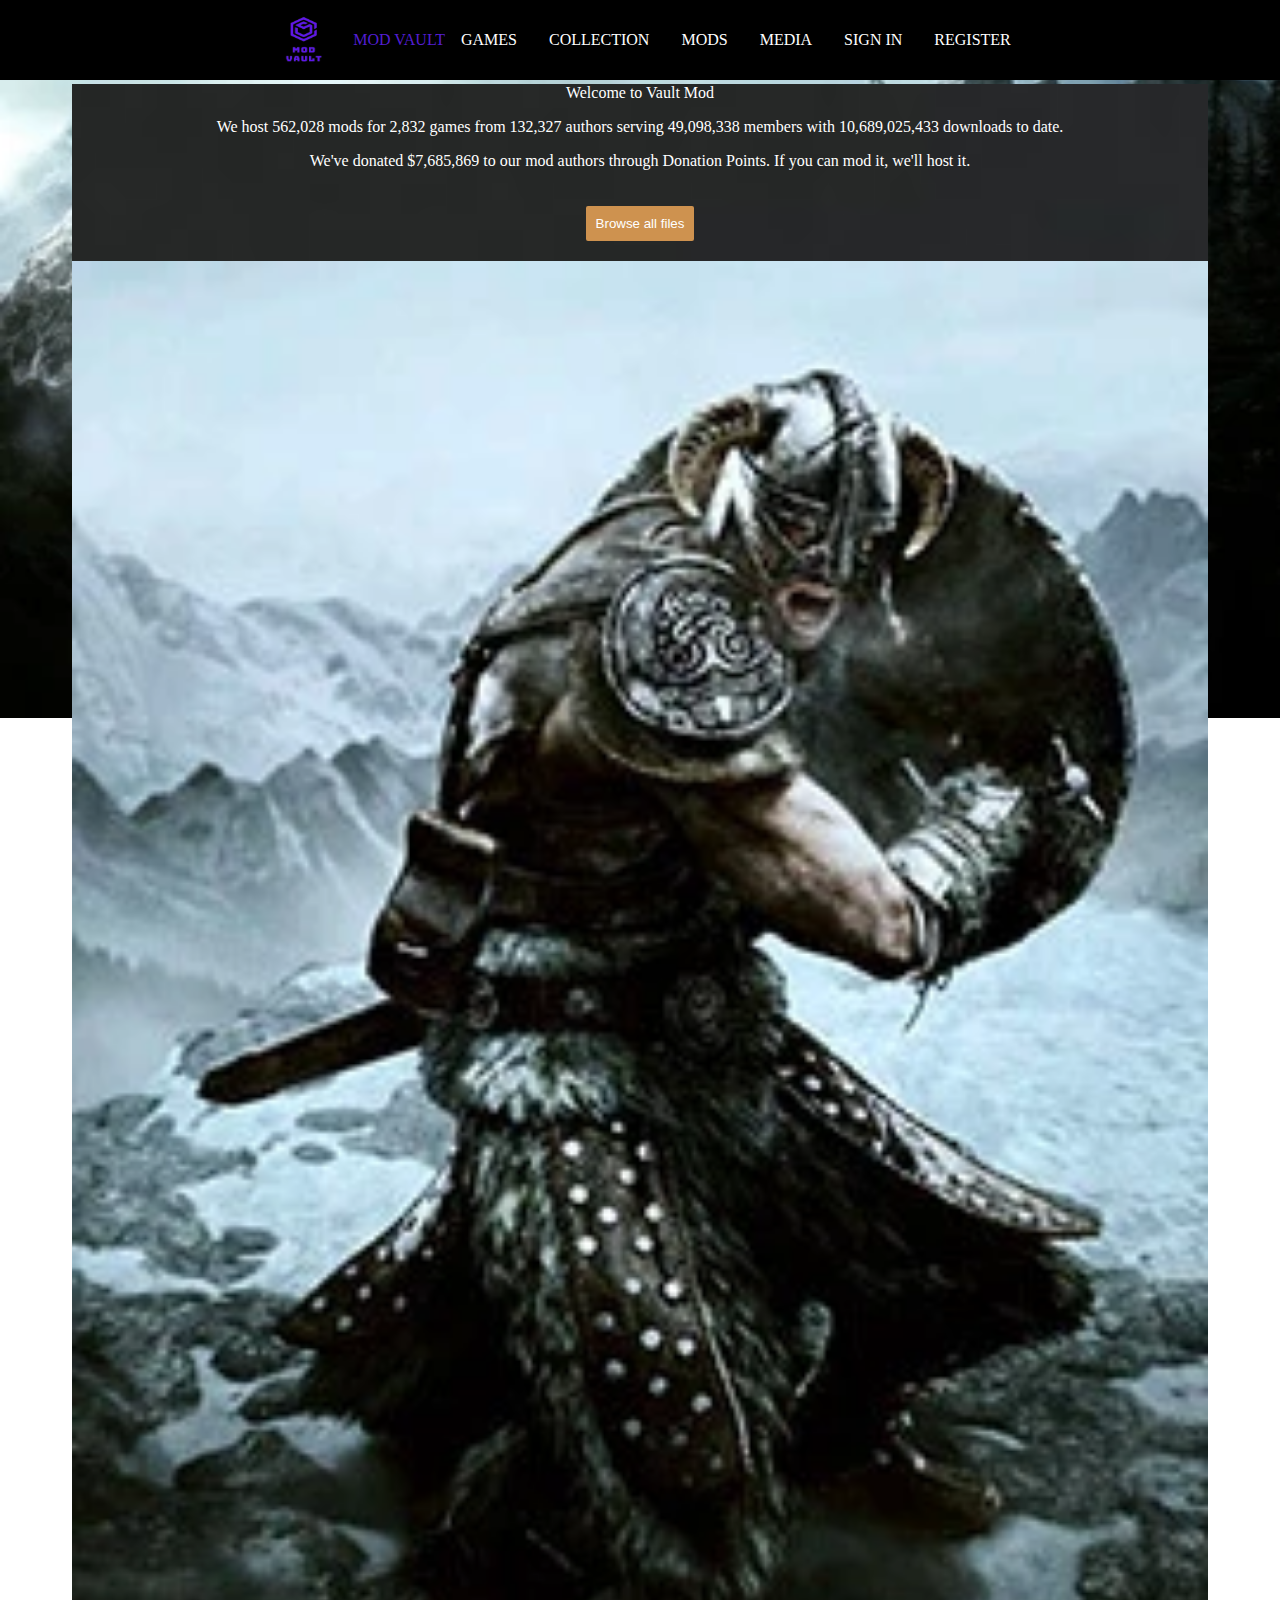
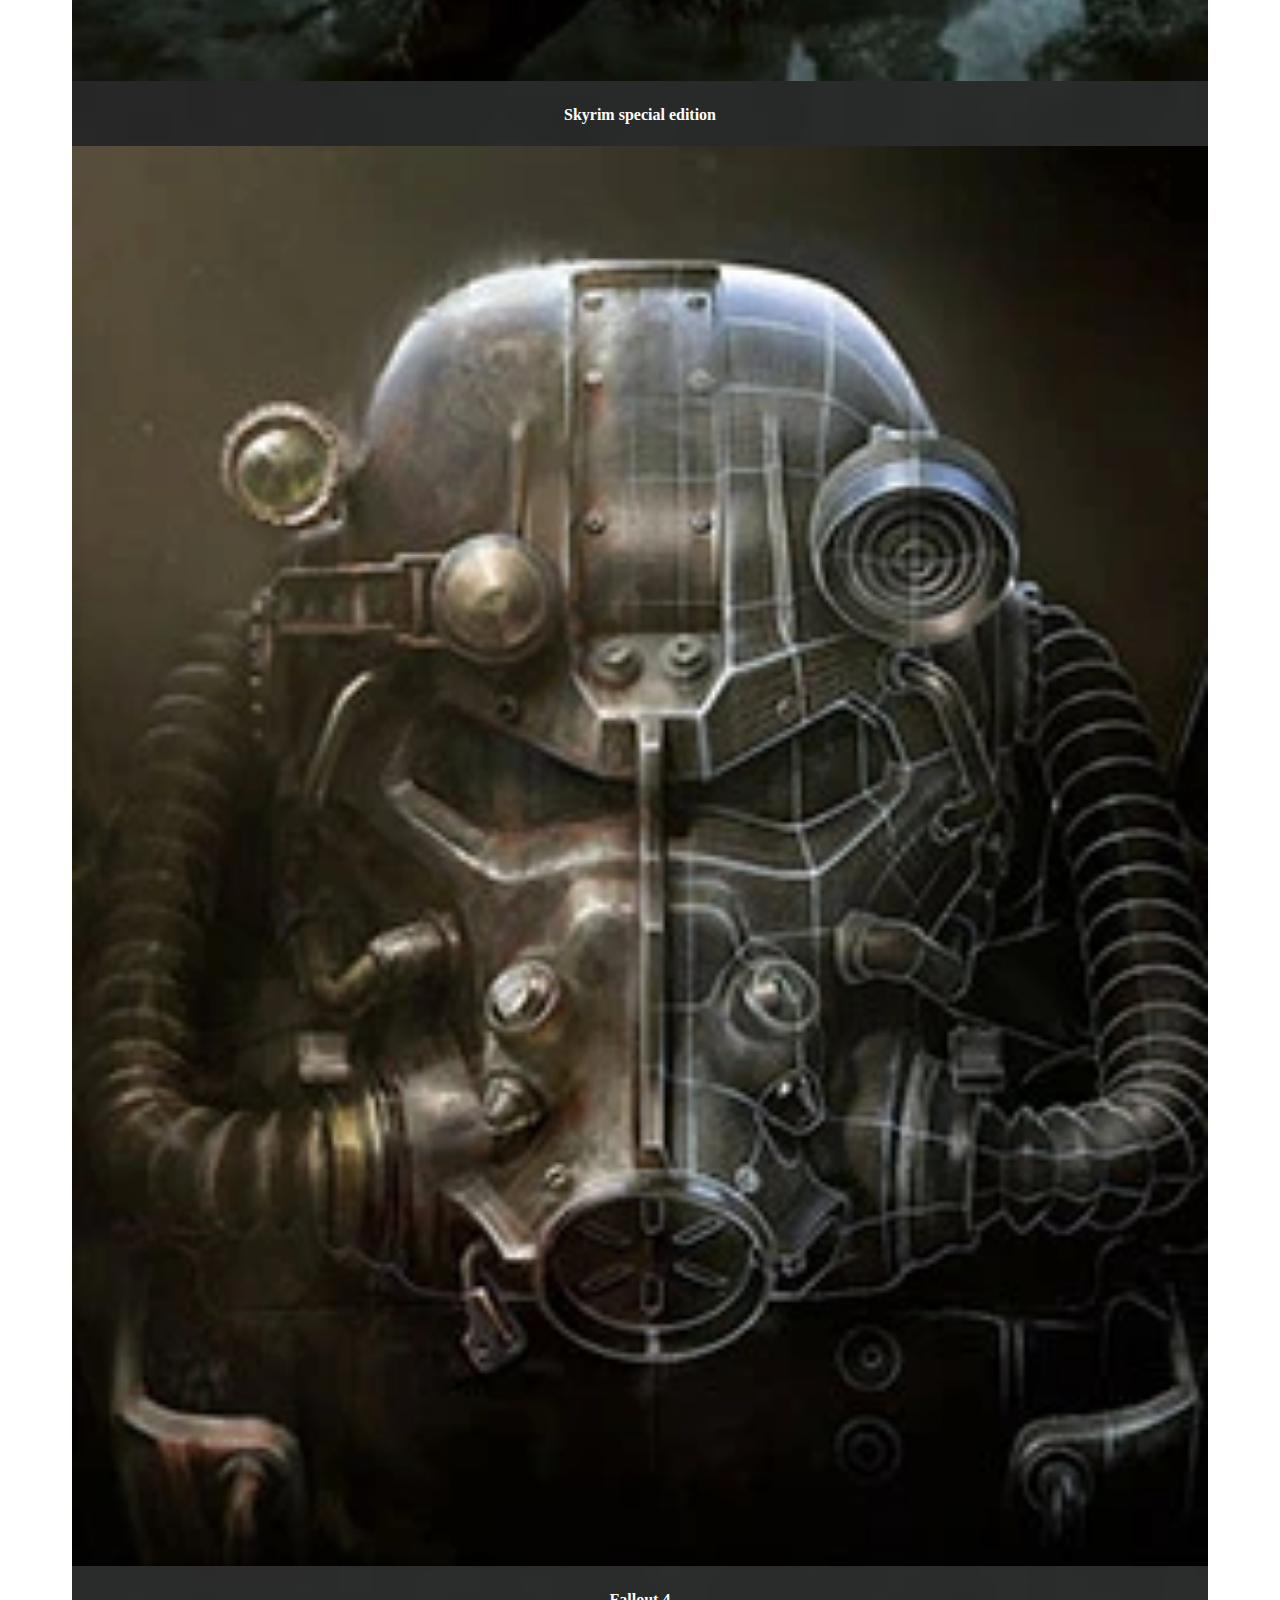
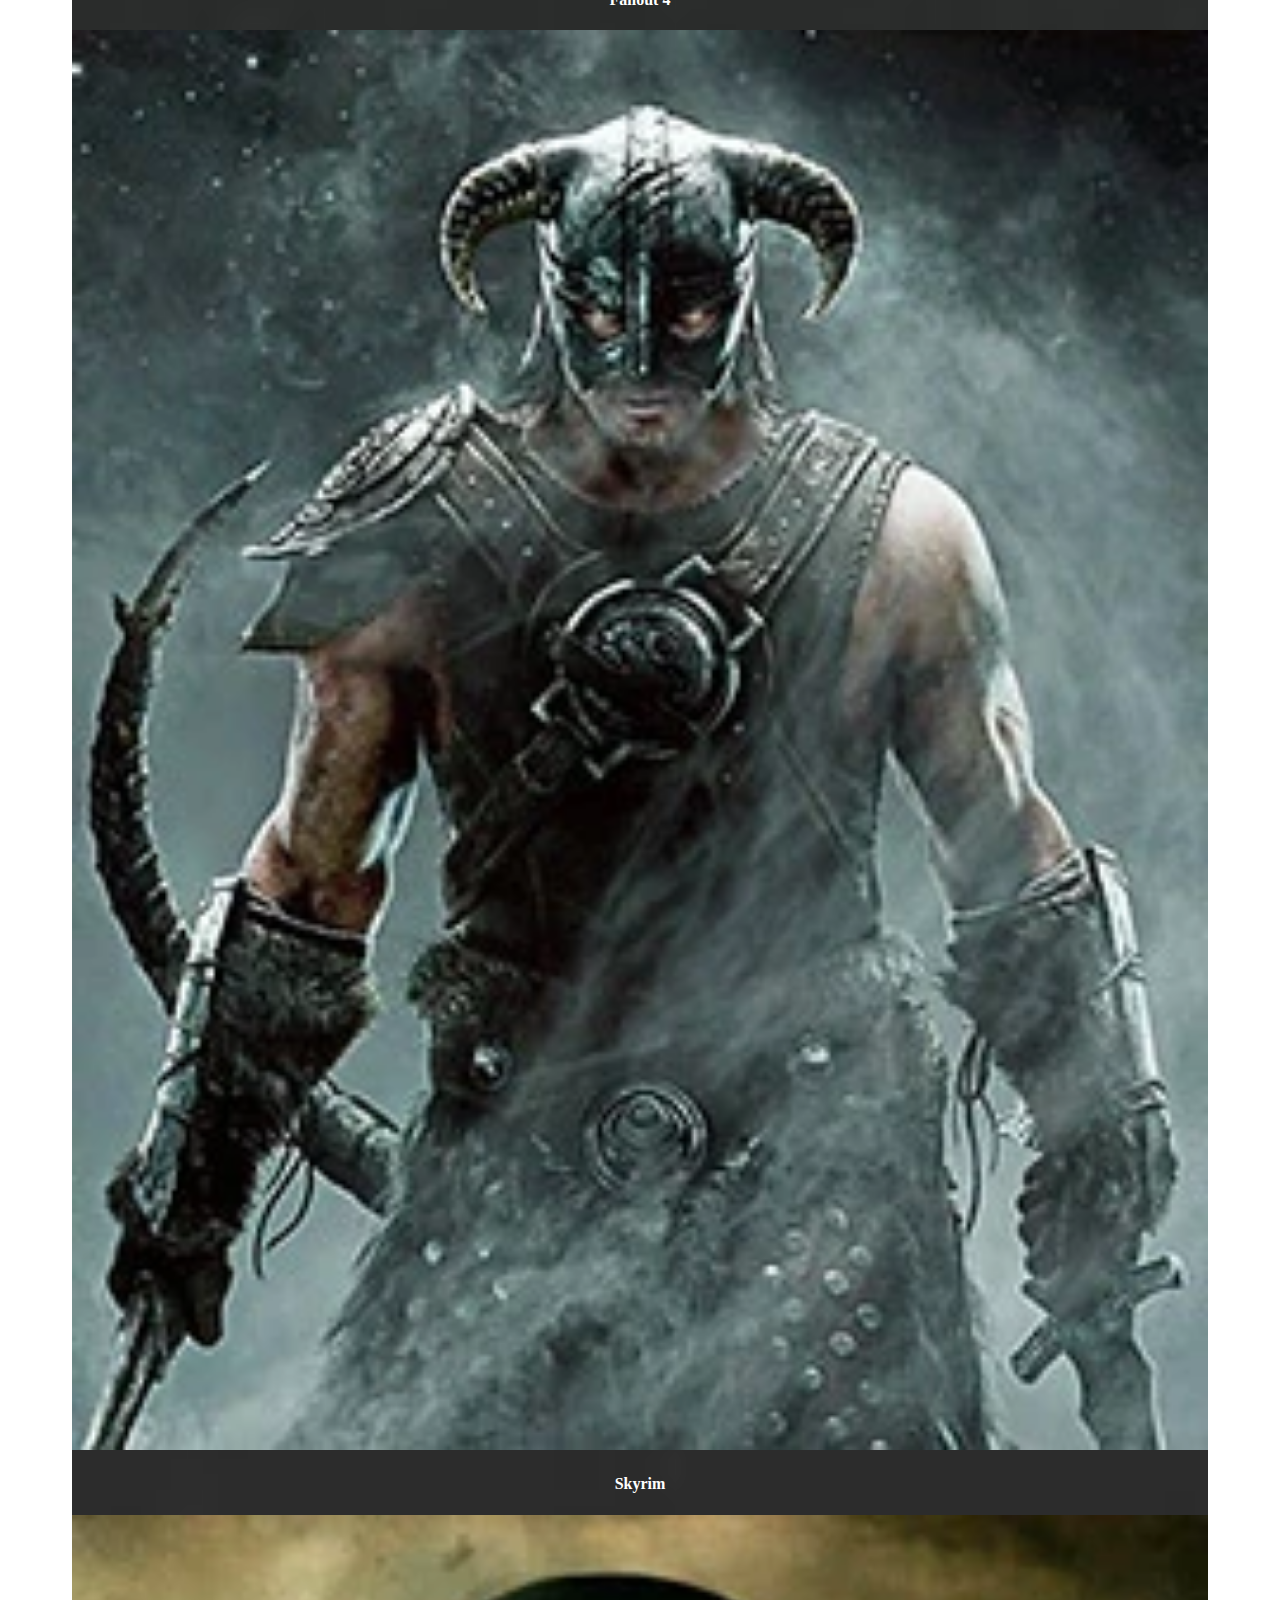
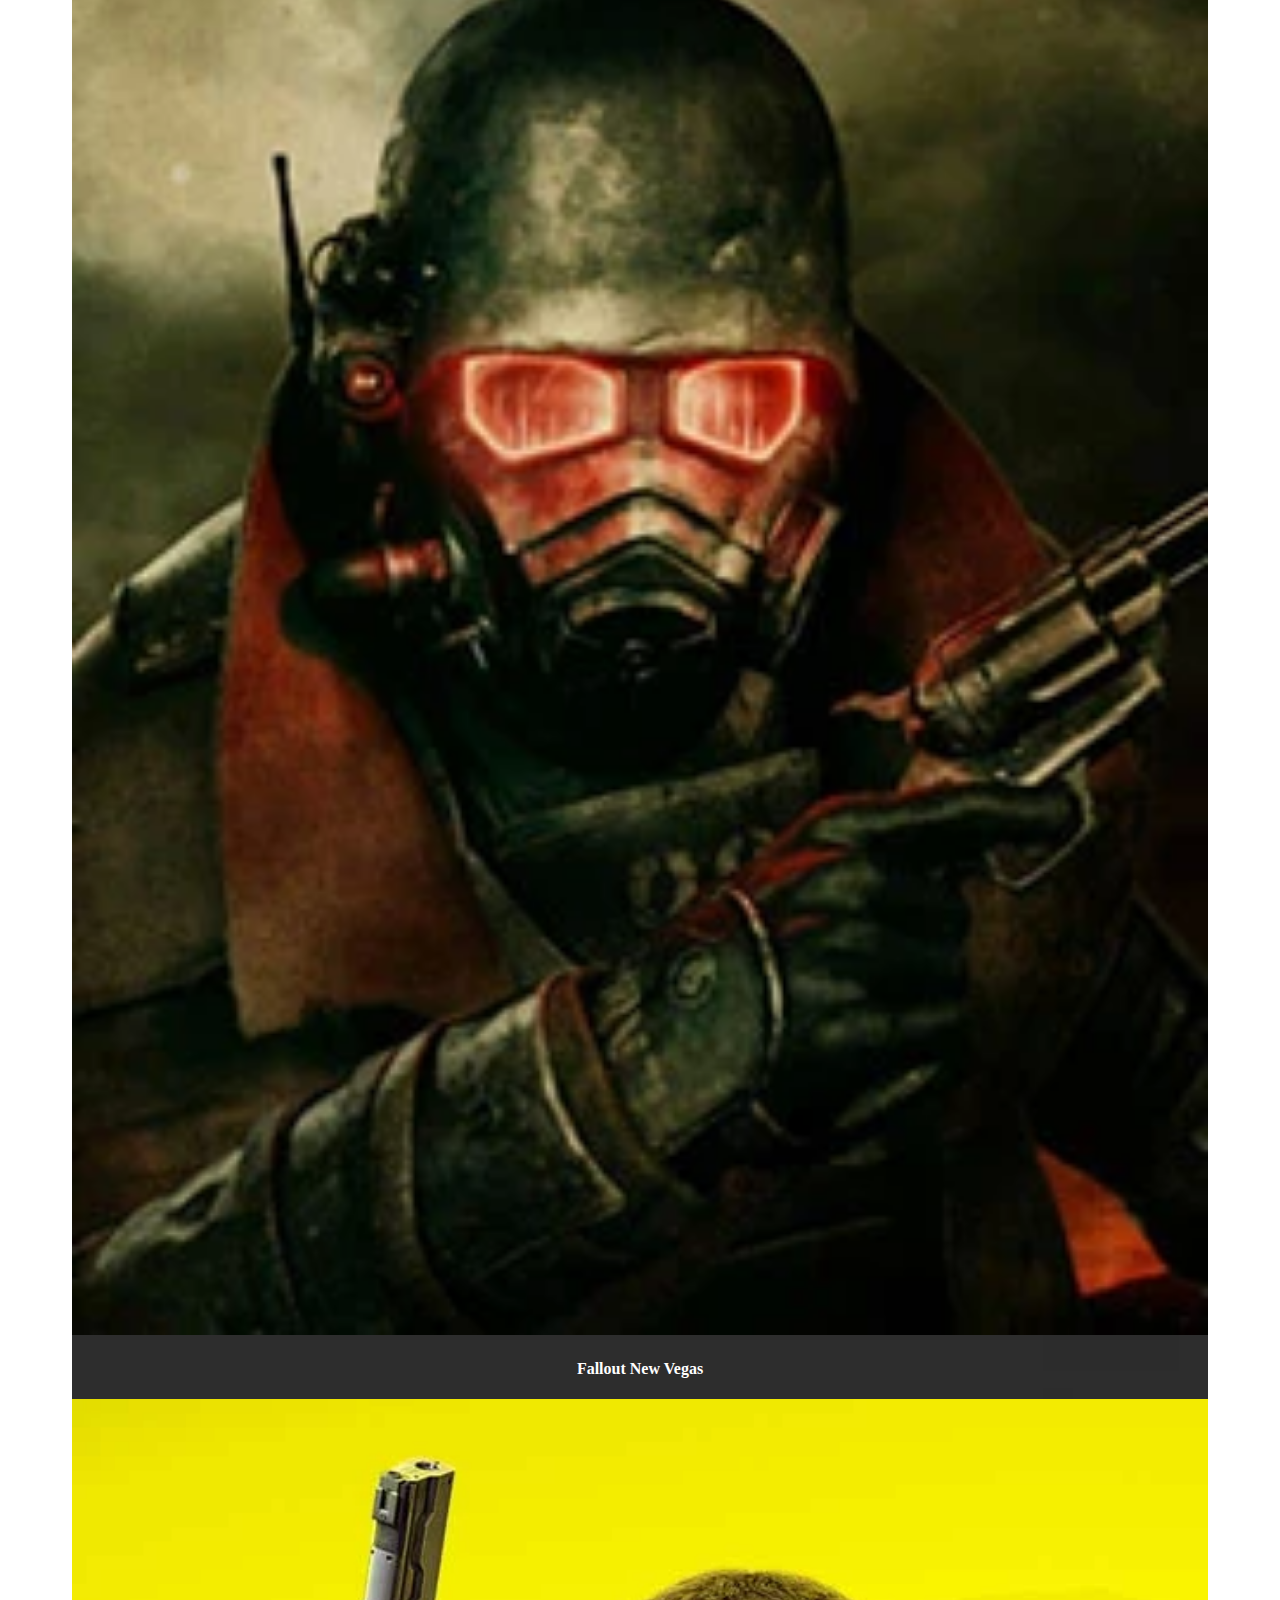
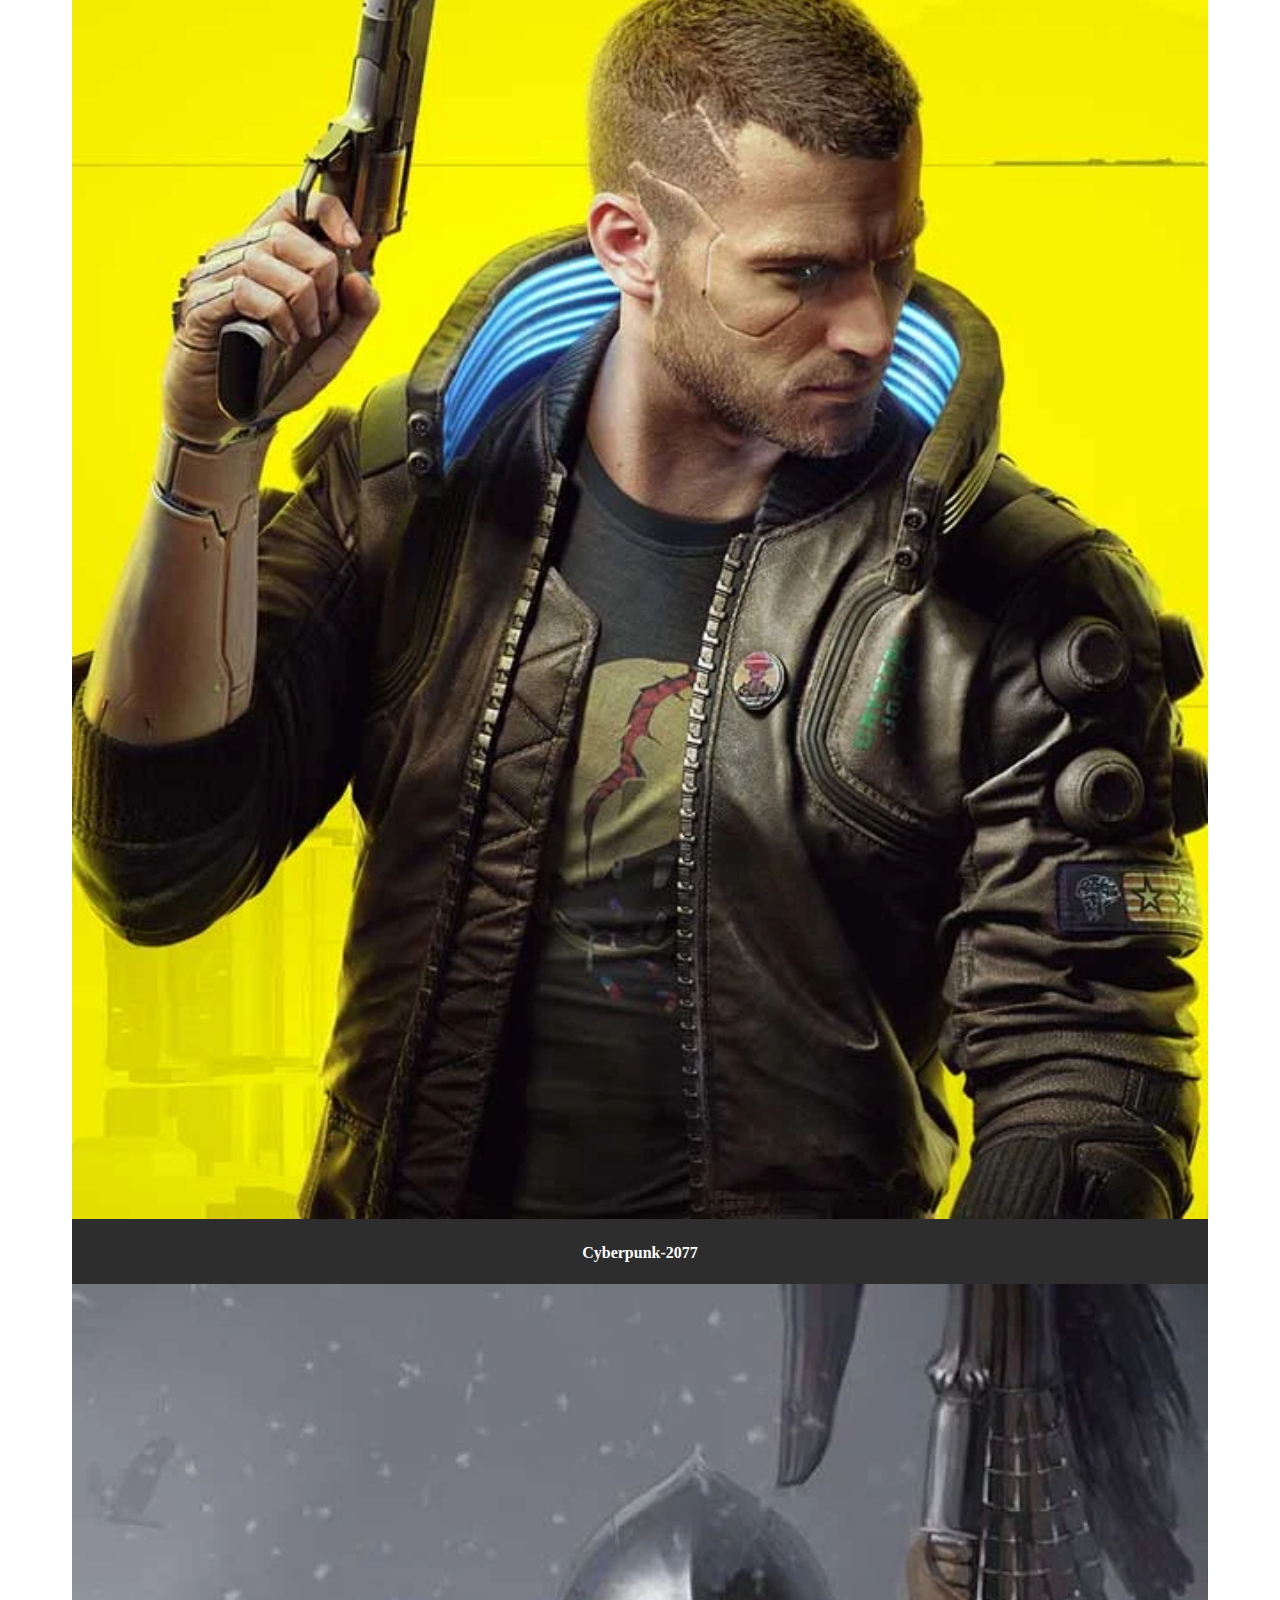
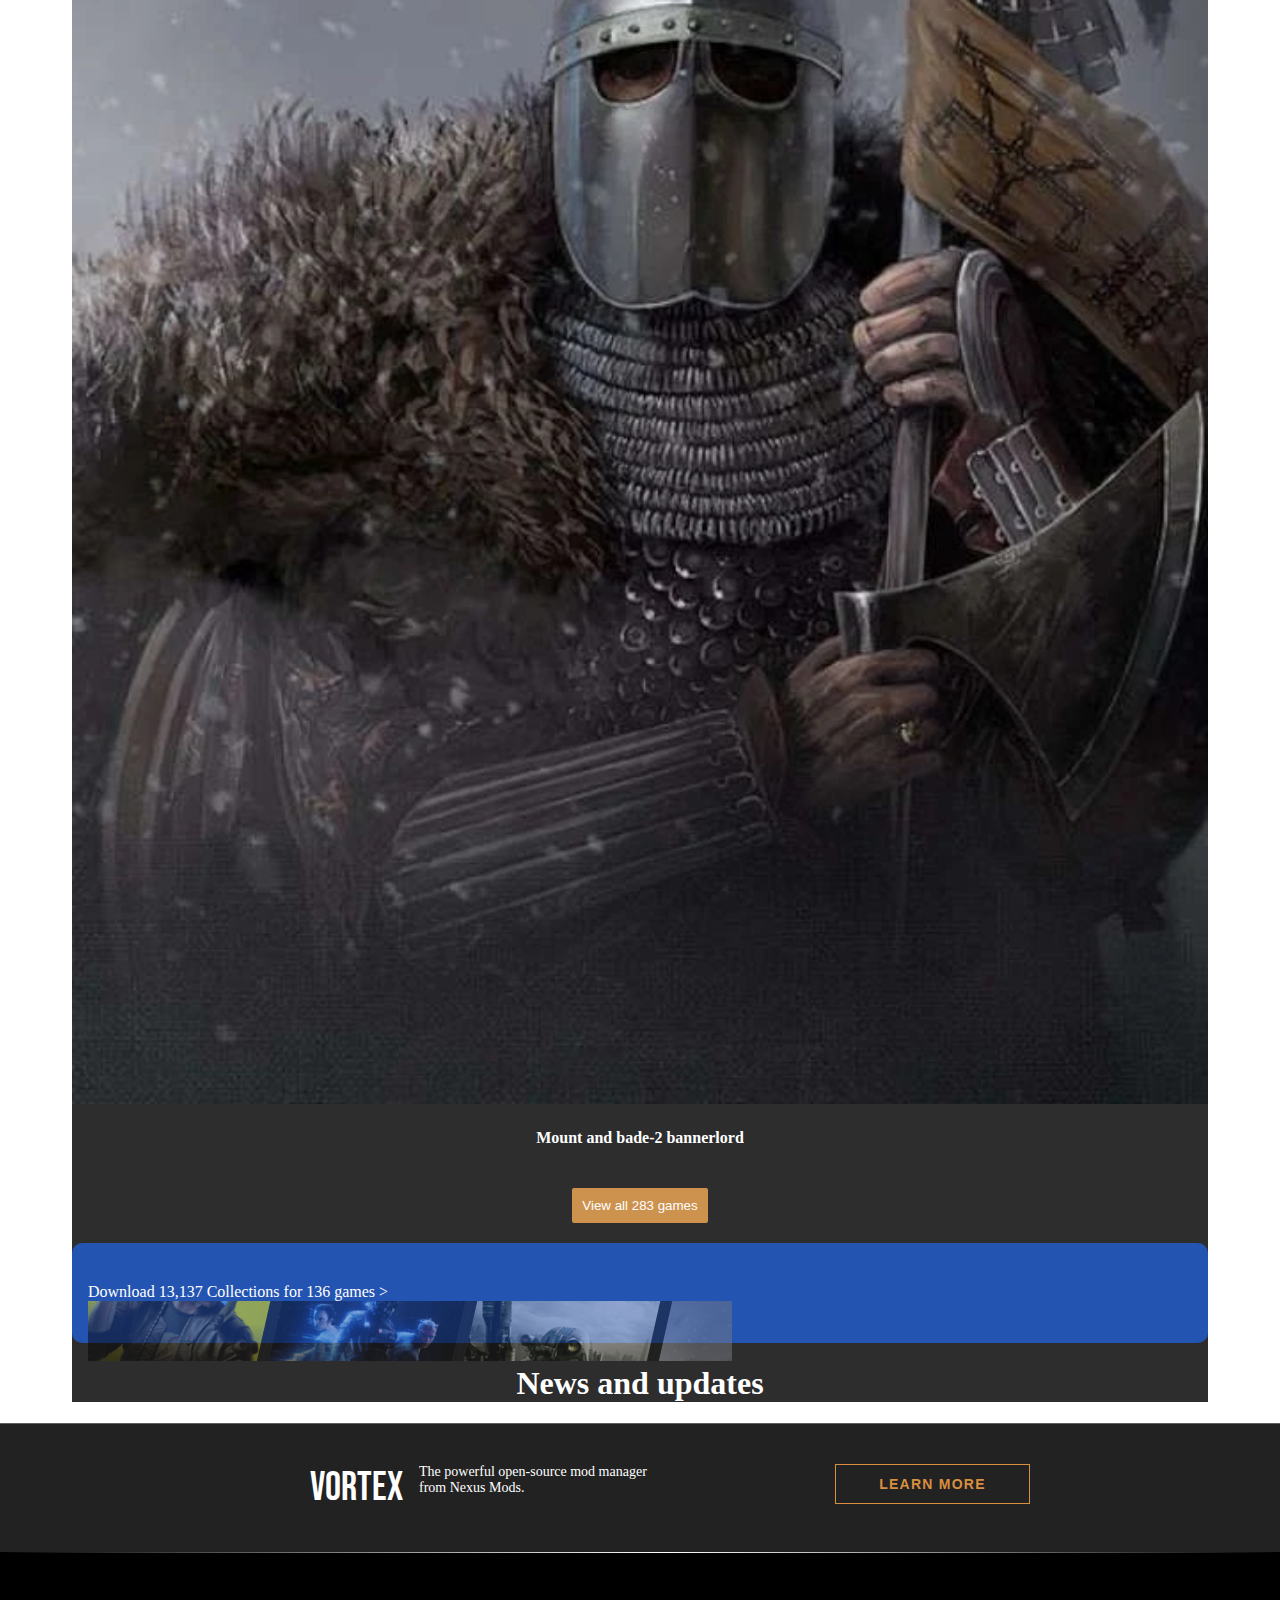
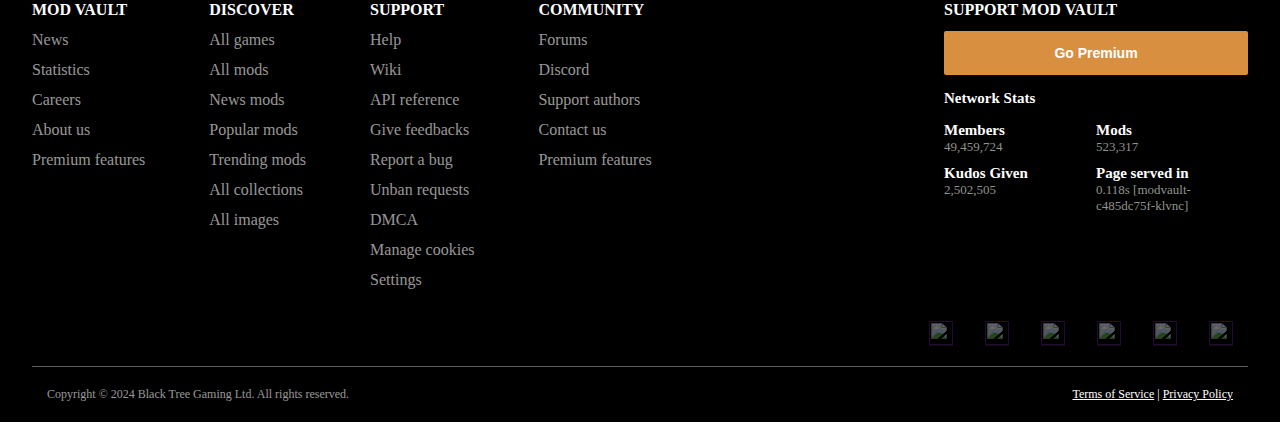
==== index.html @ de11a184 "msg" ====
<!DOCTYPE html>
<html lang="en">
<link rel="stylesheet" href="./css/index.css">

<head>
  <meta charset="UTF-8">
  <meta name="viewport" content="width=device-width, initial-scale=1.0">
  <title>Document</title>
  <link rel="stylesheet" href="https://cdn.jsdelivr.net/npm/bootstrap@4.6.2/dist/css/bootstrap.min.css"
    integrity="sha384-xOolHFLEh07PJGoPkLv1IbcEPTNtaed2xpHsD9ESMhqIYd0nLMwNLD69Npy4HI+N" crossorigin="anonymous">
    <link rel="preconnect" href="https://fonts.googleapis.com">
<link rel="preconnect" href="https://fonts.gstatic.com" crossorigin>
<link href="https://fonts.googleapis.com/css2?family=Bebas+Neue&display=swap" rel="stylesheet">

</head>

<body>
  <div class="header-outer">
    <div class="header">
      <div class="navbar-collapse" id="navbarSupportedContent">
        <div class="nav">
          <img class="logo" src="/image/Tím_Hiện_đại_Logo_Công_nghệ___Trò_chơi-removebg-preview.png" alt="" sizes="" srcset="">
          <a class="name" href="./index.html">MOD VAULT</a>
          <a href="#games" class="navbar-item navbar-button">GAMES</a>
          <a href="#collection" class="navbar-item navbar-button">COLLECTION</a>
          <a href="#mods" class="navbar-item navbar-button">MODS</a>
          <a href="#media" class="navbar-item navbar-button">MEDIA</a>
          <a href="signin.html" class="navbar-item navbar-button">SIGN IN</a>
          <a href="signup.html" class="navbar-item navbar-button">REGISTER</a>
        </div>
      </div>
    </div>
  </div>
  <!-- <div class="container">
    <div class="third">
      <img src="./image/bg 3.image.jpg" alt="Name1">
      <h4>Badur's Gate 3</h4>
    </div>

    <div class="third">
      <img src="./image/fallout_new_vegas.image.jpg" alt="Name1">
      <h4>Fallout New Vegas</h4>
    </div>

    <div class="third">
      <img src="./image/the_elder_scrolls_v_skyrim.jpg" alt="Name1">
      <h4>Skyrim</h4>
    </div>

    <div class="third">
      <img src="./image/FO 4.image.jpg" alt="Name1">
      <h4>Fallout 4</h4>
    </div>

    <div class="third">
      <img src="./image/Cyberpunk-2077.image.jpg" alt="Name1">
      <h4>Cyberpunk 2077</h4>
    </div>

    <div class="third">
      <img src="./image/mount-and-blade-2-bannerlord.image.jpeg" alt="Name1">
      <h4>Mount and Blade 2 Bannerlord</h4>
    </div>
  </div> -->

  <div style="padding: 84px 72px 0 72px" class="container-fluid margin-fix">
    <div class="px-3 section-1">
      <div class="title">Welcome to Vault Mod</div>
      <p>We host 562,028 mods for 2,832 games from 132,327 authors serving 49,098,338 members with 10,689,025,433
        downloads to date.</p>
      <p>We've donated $7,685,869 to our mod authors through Donation Points. If you can mod it, we'll host it.</p>
      <button class="amount">Browse all files</button>

      <div class="row">
        <div class="col-lg-2 col-md-3 col-sm-6">
          <div>
            <img src="./image/tile_1704.webp" alt="">
            <h4 class="game-title">Skyrim special edition</h4>
          </div>
        </div>
        <div class="col-lg-2 col-md-3 col-sm-6">
          <div>
            <img src="/image/tile_1113.webp" alt="">
            <h4 class="game-title">Fallout 4</h4>
          </div>
        </div>
        <div class="col-lg-2 col-md-3 col-sm-6">
          <div>
            <img src="./image/tile_112.webp" alt="">
            <h4 class="game-title">Skyrim</h4>
          </div>
        </div>
        <div class="col-lg-2 col-md-3 col-sm-6">
          <div>
            <img src="./image/tile_114.webp" alt="">
            <h4 class="game-title">Fallout New Vegas</h4>
          </div>
        </div>
        <div class="col-lg-2 col-md-3 col-sm-6">
          <div>
            <img src="./image/tile_115.webp" alt="">
            <h4 class="game-title">Cyberpunk-2077</h4>
          </div>
        </div>
        <div class="col-lg-2 col-md-3 col-sm-6">
          <div>
            <img src="./image/tile_116.webp" alt="">
            <h4 class="game-title">Mount and bade-2 bannerlord</h4>
          </div>
        </div>
        
      </div>
      <div>
        <button class="amount"> View all 283 games</button>
      </div>
    <div class="databg">
      <div class="line">
      <a> <div class="user-profile-menu-icon-collections"></div> Download <span class="indam">13,137 Collections </span>for<span class="indam"> 136 games ></span></a>
    </div>
      <div class="load"> 
        <img src="/image/collections-banner-splash.webp" alt="">
      </div> 
        
        </div>
        <div>
        <h1 class="tild">News and updates</h1>
      </div>
        <div class="">

          <div class="">

          </div>
        </div>
      </div>
    </div>
  </div>

  <footer>
    <div class="bar">
      <div class="bar-items">
        <div class="bar-icon">
          <div class="bar-icon-wrapper">
            <img class="bar-icon-icon" src="https://www.nexusmods.com/assets/images/footer/Vortex.svg" alt="">
            <div class="span">VORTEX</div>
            <div class="bar-info">The powerful open-source mod manager from Nexus Mods.</div>
          </div>
        </div>
        <button class="bar-btn">Learn more</button>
      </div>
    </div>
    <div class="footer">
      <div class="left-footer">
        <div class="">
          <div class="footer-title">
            MOD VAULT
          </div>
          <div class="footer-link">
            <a href="">News</a>
          </div>
          <div class="footer-link">
            <a href="">Statistics</a>
          </div>
          <div class="footer-link">
            <a href="">Careers</a>
          </div>
          <div class="footer-link">
            <a href="">About us</a>
          </div>
          <div class="footer-link">
            <a href="">Premium features</a>
          </div>
        </div>

        <div class="">
          <div class="footer-title">
            DISCOVER
          </div>
          <div class="footer-link">
            <a href="">All games</a>
          </div>
          <div class="footer-link">
            <a href="">All mods</a>
          </div>
          <div class="footer-link">
            <a href="">News mods</a>
          </div>
          <div class="footer-link">
            <a href="">Popular mods</a>
          </div>
          <div class="footer-link">
            <a href="">Trending mods</a>
          </div>
          <div class="footer-link">
            <a href="">All collections</a>
          </div>
          <div class="footer-link">
            <a href="">All images</a>
          </div>
        </div>

        <div class="">
          <div class="footer-title">
            SUPPORT
          </div>
          <div class="footer-link">
            <a href="">Help</a>
          </div>
          <div class="footer-link">
            <a href="">Wiki</a>
          </div>
          <div class="footer-link">
            <a href="">API reference</a>
          </div>
          <div class="footer-link">
            <a href="">Give feedbacks</a>
          </div>
          <div class="footer-link">
            <a href="">Report a bug</a>
          </div>
          <div class="footer-link">
            <a href="">Unban requests</a>
          </div>
          <div class="footer-link">
            <a href="">DMCA</a>
          </div>
          <div class="footer-link">
            <a href="">Manage cookies</a>
          </div>
          <div class="footer-link">
            <a href="">Settings</a>
          </div>
        </div>

        <div class="">
          <div class="footer-title">
            COMMUNITY
          </div>
          <div class="footer-link">
            <a href="">Forums</a>
          </div>
          <div class="footer-link">
            <a href="">Discord</a>
          </div>
          <div class="footer-link">
            <a href="">Support authors</a>
          </div>
          <div class="footer-link">
            <a href="">Contact us</a>
          </div>
          <div class="footer-link">
            <a href="">Premium features</a>
          </div>
        </div>
      </div>

      <div class="right-footer">
        <div class="footer-title">SUPPORT MOD VAULT</div>
          <button class="footer-btn-premium">Go Premium</button>
        <div class="footer-title"></div>
        <div class="network-stats">
          <h3>Network Stats</h3>
          <ul class="networkstats">
            <li class="network-members">
              <h4>Members</h4>
              <div class="stat">49,459,724</div>
            </li>
            <li class="network-mods">
              <h4>Mods</h4>
              <div class="stat">523,317</div>
            </li>
            <li class="network-kudos">
              <h4>Kudos Given</h4>
              <div class="stat">2,502,505</div>
            </li>
            <li class="network-page">
              <h4>Page served in</h4>
              <div class="stat">0.118s [modvault-c485dc75f-klvnc]</div>
            </li>
          </ul>
      </div>
    </div>
    <div class="content">
      <div class="logo-wrapper"></div>
      <div class="social-wrapper">
        <a target="_blank" href="">
          <img class="icon" src="https://www.nexusmods.com/assets/images/footer/Discord.svg" alt="">
        </a>
        <a target="_blank" href="">
          <img class="icon" src="https://www.nexusmods.com/assets/images/footer/Twitter.svg" alt="">
        </a>
        <a target="_blank" href="">
          <img class="icon" src="https://www.nexusmods.com/assets/images/footer/Facebook.svg" alt="">
        </a>
        <a target="_blank" href="">
          <img class="icon" src="https://www.nexusmods.com/assets/images/footer/Youtube.svg" alt="">
        </a>
        <a target="_blank" href="">
          <img class="icon" src="https://www.nexusmods.com/assets/images/footer/Instagram.svg" alt="">
        </a>
        <a target="_blank" href="">
          <img class="icon" src="https://www.nexusmods.com/assets/images/footer/Reddit.svg" alt="">
        </a>
      </div>
    </div>
    <div class="copyrights">
      <div class="copyrights-content">
              <span class="rj-copyright">Copyright © 2024 Black Tree Gaming Ltd. All rights reserved.</span>
      <div class="copyrights-link">
        <a target="_blank" rel="noreferrer" href="https://help.nexusmods.com/article/18-terms-of-service">Terms of Service</a>
          | 
        <a target="_blank" rel="noreferrer" href="https://help.nexusmods.com/article/20-privacy-policy">Privacy Policy</a>
      </div>
      </div>
    </div>
</html>
---- css/index.css ----
body {
  background-image: url(/image/background.webp);
  background-repeat: no-repeat;
  background-size: 100%;
  margin: 0;
  padding: 0;
  margin-bottom: 10px;
}

.header {
  background-color: transparent !important;
  position: relative !important;
  top: 0;
  left: 0;
  z-index: 10;
  height: 0;
  margin-top: 0;

}

.head-outer {
  height: 0;
  width: 0;
}

.name {
  text-decoration: none;
  color: #531ed2;
}


.nav {
  color: white !important;
  background-color: black !important;
  position: fixed;
  width: 100%;
  z-index: 1;
  display: flex;
  justify-content: center;
  align-items: center;
  text-decoration: none;
}

.nav img {
  height: 80px;
  width: 100px;


}

.navbar-item {
  display: inline-block;
  color: white;
  padding: 30px 16px;
  height: 100%;
  text-decoration: none;
}

.navbar-item:hover {
  background-color: rgb(226, 221, 215);
  color: black;
  text-decoration: none;
  transition: ease-in-out 0.4s;
}

#games {
  max-width: 100vw;
  margin: auto;
}

#collection {
  padding: 20px 0;
  background-color: antiquewhite;
}

.collection-inner {
  border-radius: 10px;
  padding: 32px;
  background: #fff;
  margin: 80px 40px;
}


#mods {
  background-image: url(8b28ea342abe529f205a4a13af64b32b.jpg);
  padding: 150px;
  background-size: cover;
  background-repeat: no-repeat;
}


#media {
  padding: 20px 0;
  background-image: url(cute-light-blue-background-pt0tnt7g7p9uzkwp.jpg);
  padding-top: 90px;
}


#mods {
  padding-top: 90px;
}

#sigin {
  padding: 32px 0px;
}


.third {
  transition: all 0.5s ease;
  width: 200px;
  margin: 0 10px;
  border-radius: 10px;
  margin-bottom: 10px;
  padding-bottom: 10px;
  background-color: gray;
}

.third:hover {
  cursor: pointer;
}

.third img {
  border-radius: 10px;
  width: 100%;
  height: auto;
  max-width: 100%;
}

h4 {
  color: white;
}

/* .container {
  display: flex;
  justify-content: space-evenly;
  align-items: center;
  width: 100%;
} */
/* 
.container img {


  display: block;
} */

.margin-fix {
  padding-top: 84px;
  text-align: center;
}

.section-1 {
  background-image: url("../image/bg_game_header.jpg");
  background-size: cover;
}

img {
  width: 100%;
}

.title {
  text-align: center;
  color:white;
}

p {
text-align: center;
color: white;
}

.row h4 {
  size: 5px;
  text-overflow: ellipsis
}

button {
  text-align: center;
  color: purple;
}

footer {
  background-color: black;
  margin: 10 0;
}

footer p {
  color: white;
}

.footer {
  display: flex;
  justify-content: space-between;
  padding: 48px 32px 0px;
  max-width: 100%;
  margin:auto;
  flex-wrap: wrap;
  border-style: solid;
  border-width: 1px 0 0 0;
  border-image-source: linear-gradient(to right, rgba(255, 255, 255, 0), #fff 52%, rgba(255, 255, 255, 0));
  border-image-slice: 1;
}

.footer-title {
  color: #fff;
  font-weight: bold;
  margin-bottom: 12px;
}

.footer-link a {
  text-decoration: none;
  color: #FFFFFF99;
  display: flex;
  margin-bottom: 12px;
}


.footer-link :hover {
  color: #d98f40;
  text-decoration: none;
}

.mod-vault {
  margin: 10 0;
  padding: 10 0;
}

.left-footer {
  display: flex;
  gap: 64px;
  width: 75%;
}

.right-footer {
  width: 25%;
  flex: 1;
}

.footer-btn-premium {
  width: 100%;
  background-color: #d98f40;
  color: #fff;
  font-size: 14px; 
  font-weight: bold;
  padding: 14px 8px;
  border: 0;
  border-radius: 2px;
}

.network-stats h3 {
  color: white;
  font-size: 15px;
}

.networkstats{
  list-style: none;
  padding: 0;
  margin: 0;
  display: flex;
  flex-wrap: wrap;
}

.networkstats h4 {
  font-size: 15px;
  margin: 0;
}
.networkstats li {
  flex-basis: 50%;
  color: #8f948e;
  font-size: 13px;
}

.stat {
  margin-bottom: 10px;
}

.content-contact {
  flex-basis: 100%;
  display: flex;
}

.logo-contact {
  flex-basis: 50%;
}

.social-contact {
  flex-basis: 50%;
}
.amount {
border: 0;
background-color: #d98f40;
border-radius: 2px;
color:  #fff;
margin: 25px;
padding: 10px;
}


.section-1 {
  text-align: center;
}



.line {
  /* background-color: #2454b2;
  color: #fff;
  position: absolute; */
}


.bar-icon-icon {
  width: 60px;
}

.bar-icon {
  margin: 0px 80px;
}

.bar {
  border-top: 1px solid #5d5d5d;
  background-color:#222;
}

.bar-items {
  max-width: 940px;
  margin: auto;
  padding: 40px 0px;
  display: flex;
}

.span {
  font-family: "Bebas Neue", sans-serif;
  font-weight: 400;
  font-style: normal;
  font-size: 40px;
  font-weight: normal;
  font-style: normal;
  font-stretch: normal;
  line-height: normal;
  letter-spacing: normal;
  color: #fff;
  margin-right: 16px;
  
}

.bar-icon-wrapper {
  display: flex;
}

.bar-info {
  color: white;
  width: 256px;
  font-size: 14px;
  font-weight: 400;
}

.bar-btn {
      width: 100%; 
      background-color: transparent;
      color: #d98f40;
      display: flex;
      justify-content: center;
      align-items: center;
      height: 40px;
      border: 1px solid #d98f40;
      text-transform: uppercase;
      font-weight: bold;
      transition: all 0.15s ease-in-out;
      letter-spacing: 1.25px;
      font-size: 14px;
      min-width: 150px;
      margin: 0 80px;
  }

.bar-btn:hover {
  background-color: #d98f40;
  color: white;
}

.icon {
  opacity: 0.4;
  transition: opacity 0.2s ease-in-out, transform 0.2s ease-in-out;
    display: flex;
    width: 24px;
    height: 24px;
    margin-left: 32px;
    border-bottom: 1px solid rgba(255, 255, 255, 0.16);
  }

.icon:hover {
  opacity: 1;
  transform: scale(1.1);
  transition: opacity 0.2s ease-in-out, transform 0.2s ease-in-out;
    display: flex;
}

.social-wrapper {
  display: flex;
}
.amount {
background-color: #d98f40;
color: white;
border: 10px;
margin: 20px;
background-color: #ce924f;
padding: 10px;
}

.amount :hover {
  background-color: #9d6a34;
}
.databg {
  /* background-color: #2454b2;
  color: white;
  position: relative;
  height: 68px;
  border-radius: 10px;
 padding: 16px; */
 background-color: #2454b2;
 border-radius: 10px;
 position: relative;
 height: 68px;
 padding: 16px;

}

.inddam {
size: 10px;
color: white;
}

/* .Pic {
position: absolute;
right: 4px;
  top: 4px;
  height: 100%;
clip-path: polygon(0 0, 100% 0, 100% 100%, 60px 100%);
 background-position: center;
  background-repeat: no-repeat;
  display: flex;
  width: 644px;
  object-fit: cover;
  object-position: 0%;

}
.Pic img {
  object-fit: cover;
} */
.picture{
  position: absolute;
  right: 4px;
  top: 4px;
  clip-path: polygon(0 0, 100% 0, 100% 100%, 60px 100%);
}
.footer-btn-premium:hover {
  color: white;
  transition: all 0.2s ease-in-out;
  background-color: #CE7F45;
}

.content {
  display: flex;  
  width: 250px;
  margin: auto;
  justify-content: flex-end;
  width: auto;
  flex: 1;
  width: 100%;
  margin: 0 auto;
  padding: 20px 15px;

}
.copyrights {
  width: 100%;
}

.copyrights-content {
  display: flex;
  justify-content: space-between;
  font-size: 12px;
  padding: 0 0 20px 0;
  flex-direction: row;
  text-align: left;
  padding: 20px 15px;
  border-top: 1px solid #5d5d5d;
}

.rj-copyright {
  color: rgba(255, 255, 255, 0.6);
}

.copyrights-link {
  color: white;
}

.copyrights-link a {
  color: white;
}

.copyrights-link a:hover {
  transition: color 0.2s ease-in-out;
  text-decoration: none;
  color: #d98f40;
}

.line {
 text-align: left;
  size: 5px;
  color: white;
  display: flex;
}



.banner {  
  flex: 1;
  height: 24px;
  width: 24px;
  background-position: center;
  background: no-repeat;
  color: white;
  letter-spacing: 0.15px;
}

.user-profile-menu-icon-collections {
  background-image: url(https://www.nexusmods.com/assets/images/icons/icon-collections.svg);
  width: 24px;
  height: 24px;
  background-repeat: no-repeat;
}

/* .expandtitle-img:hover {
  opacity: 1;
}

.btnexpand {
  text-indent: 0;
  list-style: none;
  overflow: visible;
}

.add_favourite {
  display: block;
  font-size: 11px;
  padding: 4px 5px;
  color: #fff;
  text-transform: uppercase;
} */

.title-game {
  position: relative;
}

.expandtitle-img {
  position: absolute;
}
ul {
  list-style: none;
  padding: 0;
  margin: 0;
}

.icon-plus {
  width: 10px;
  height: 10px;
    
}

h1 {
  color: black;
  left: 15px;

}

.load {
  position: absolute;

}

.tild {
color: white;
left: 15px;

}
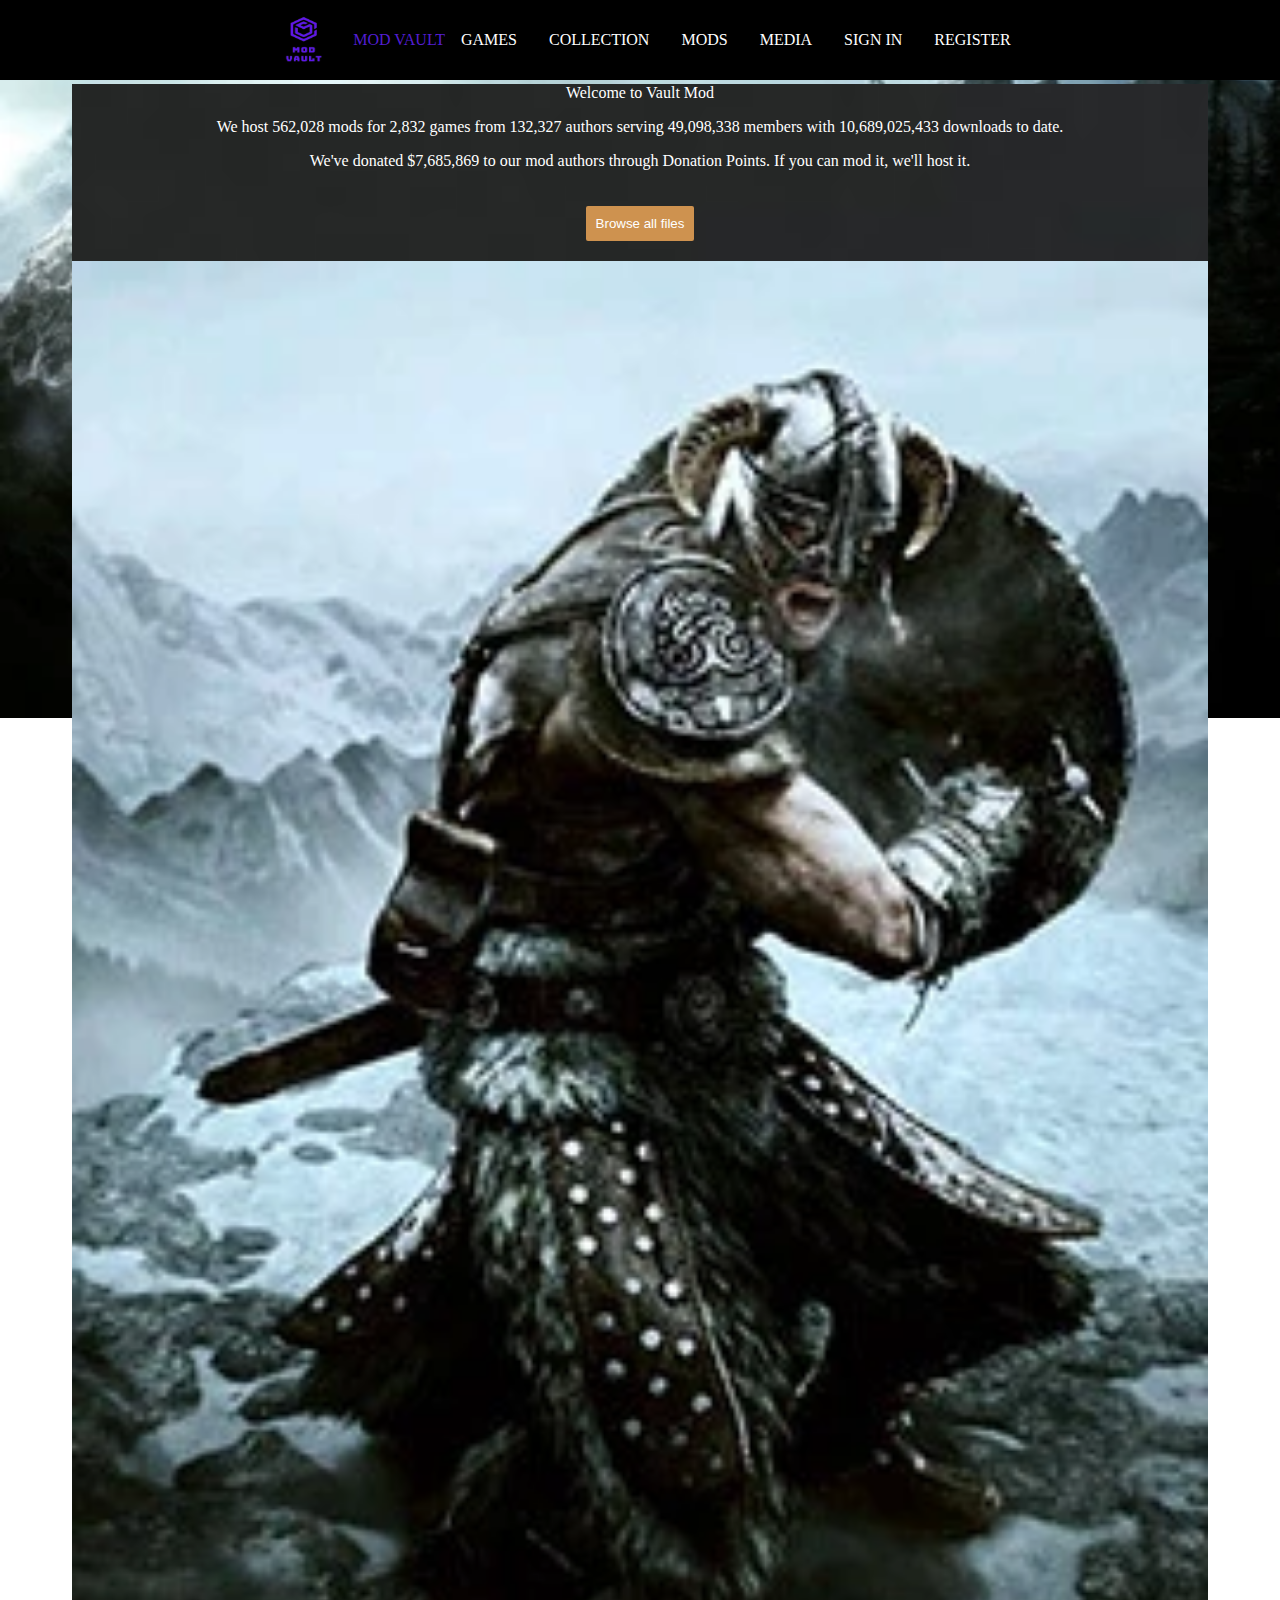
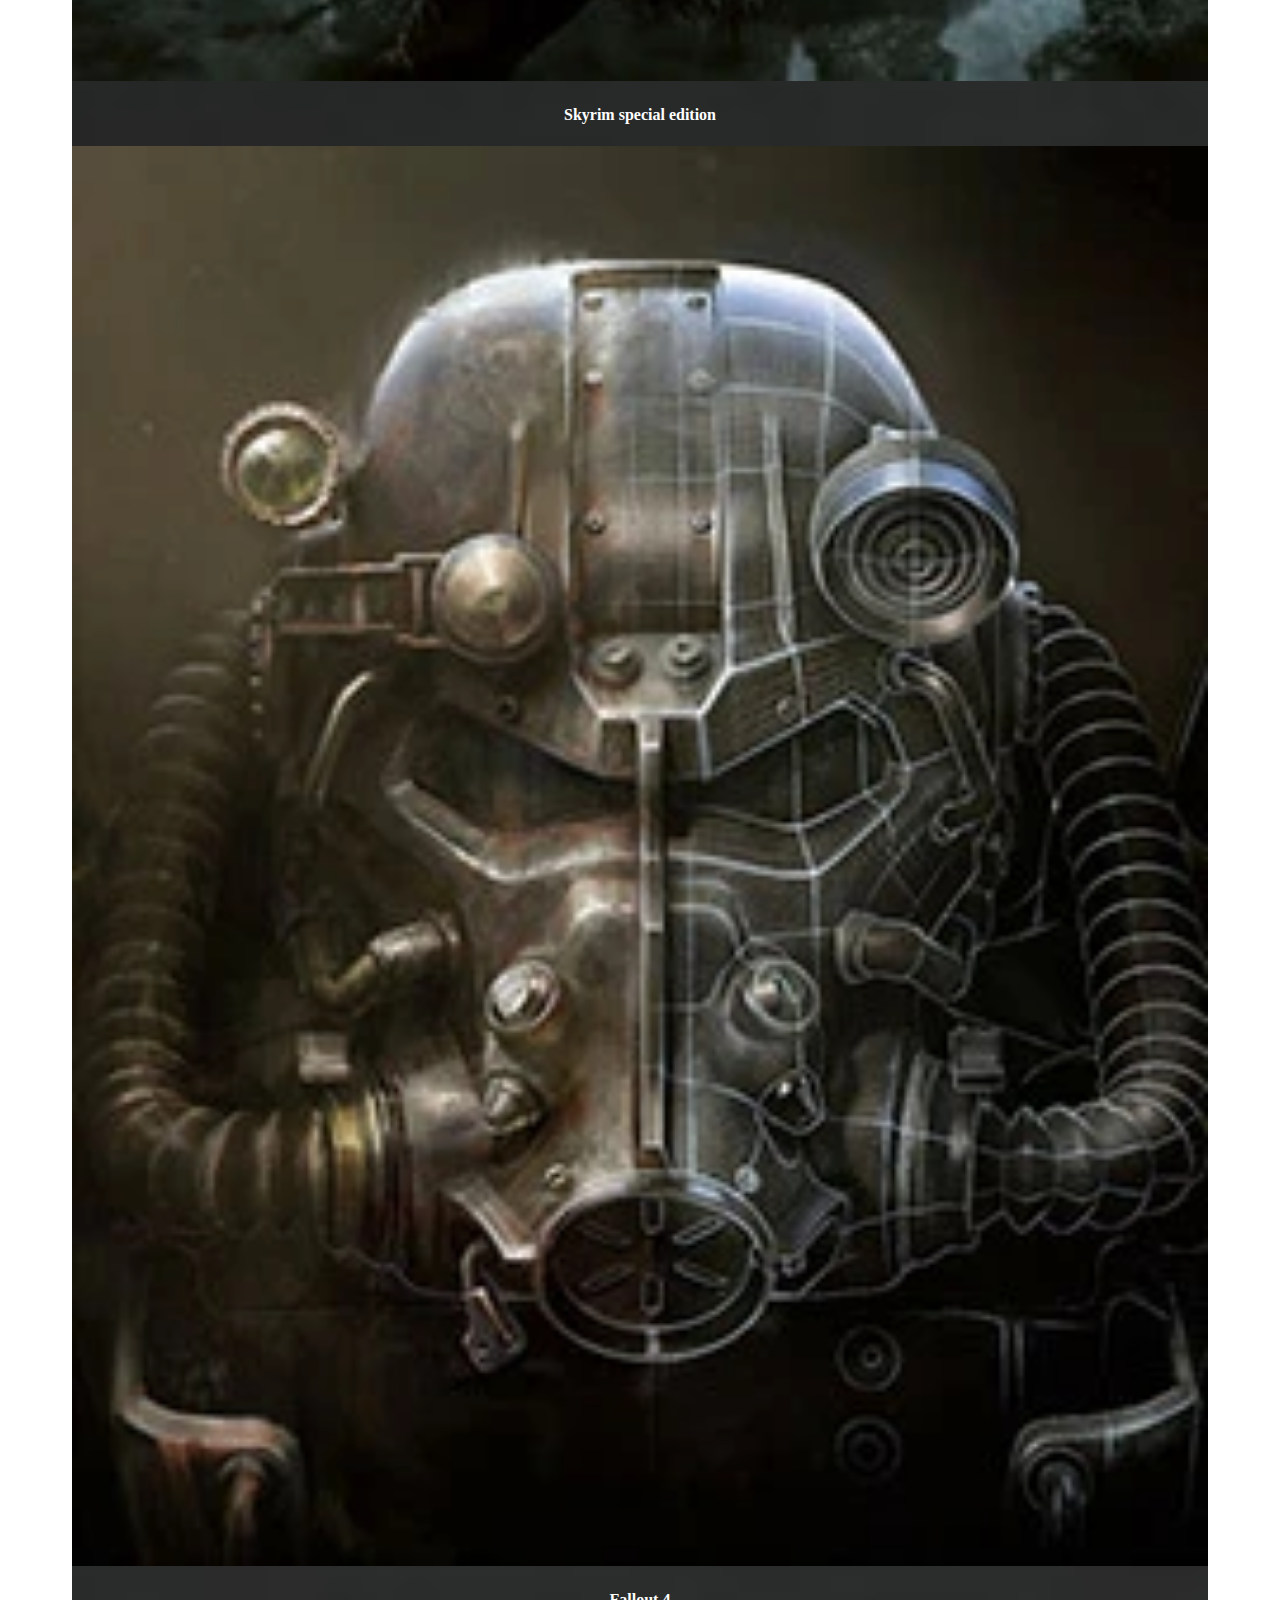
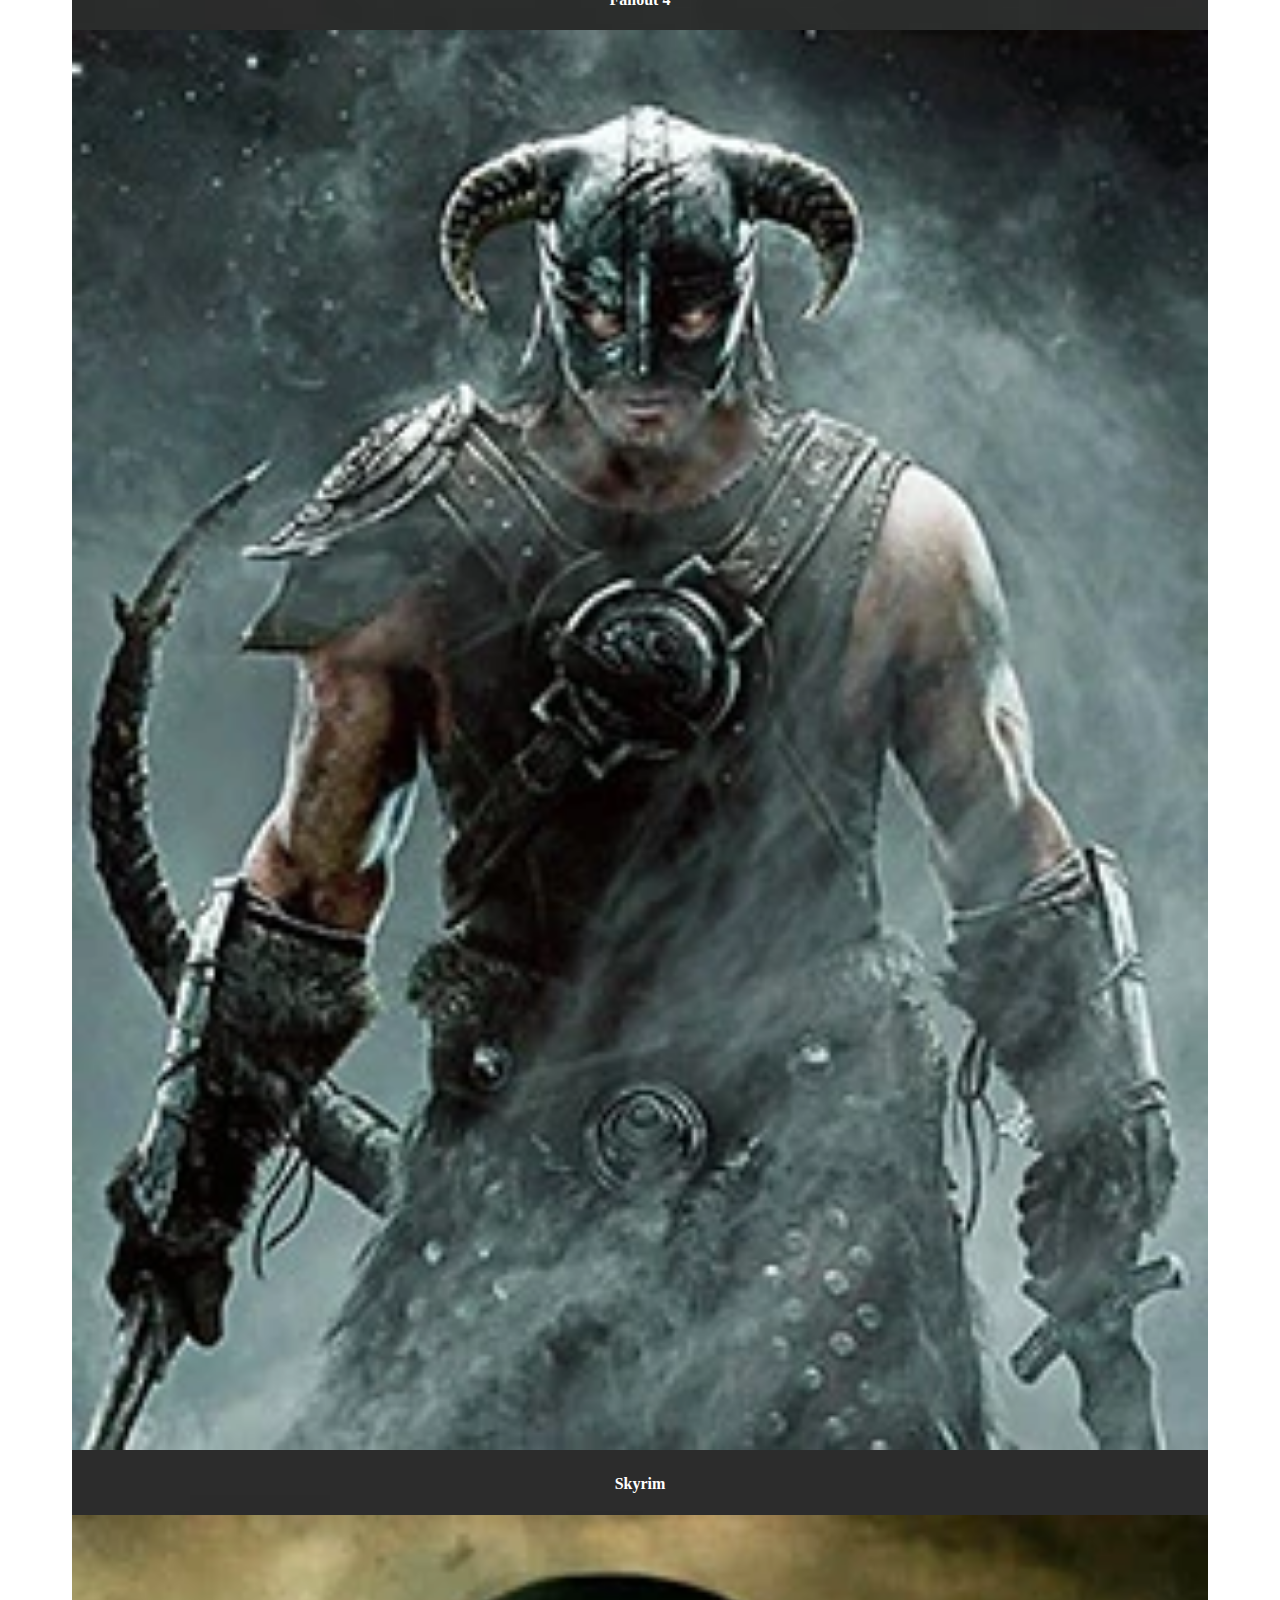
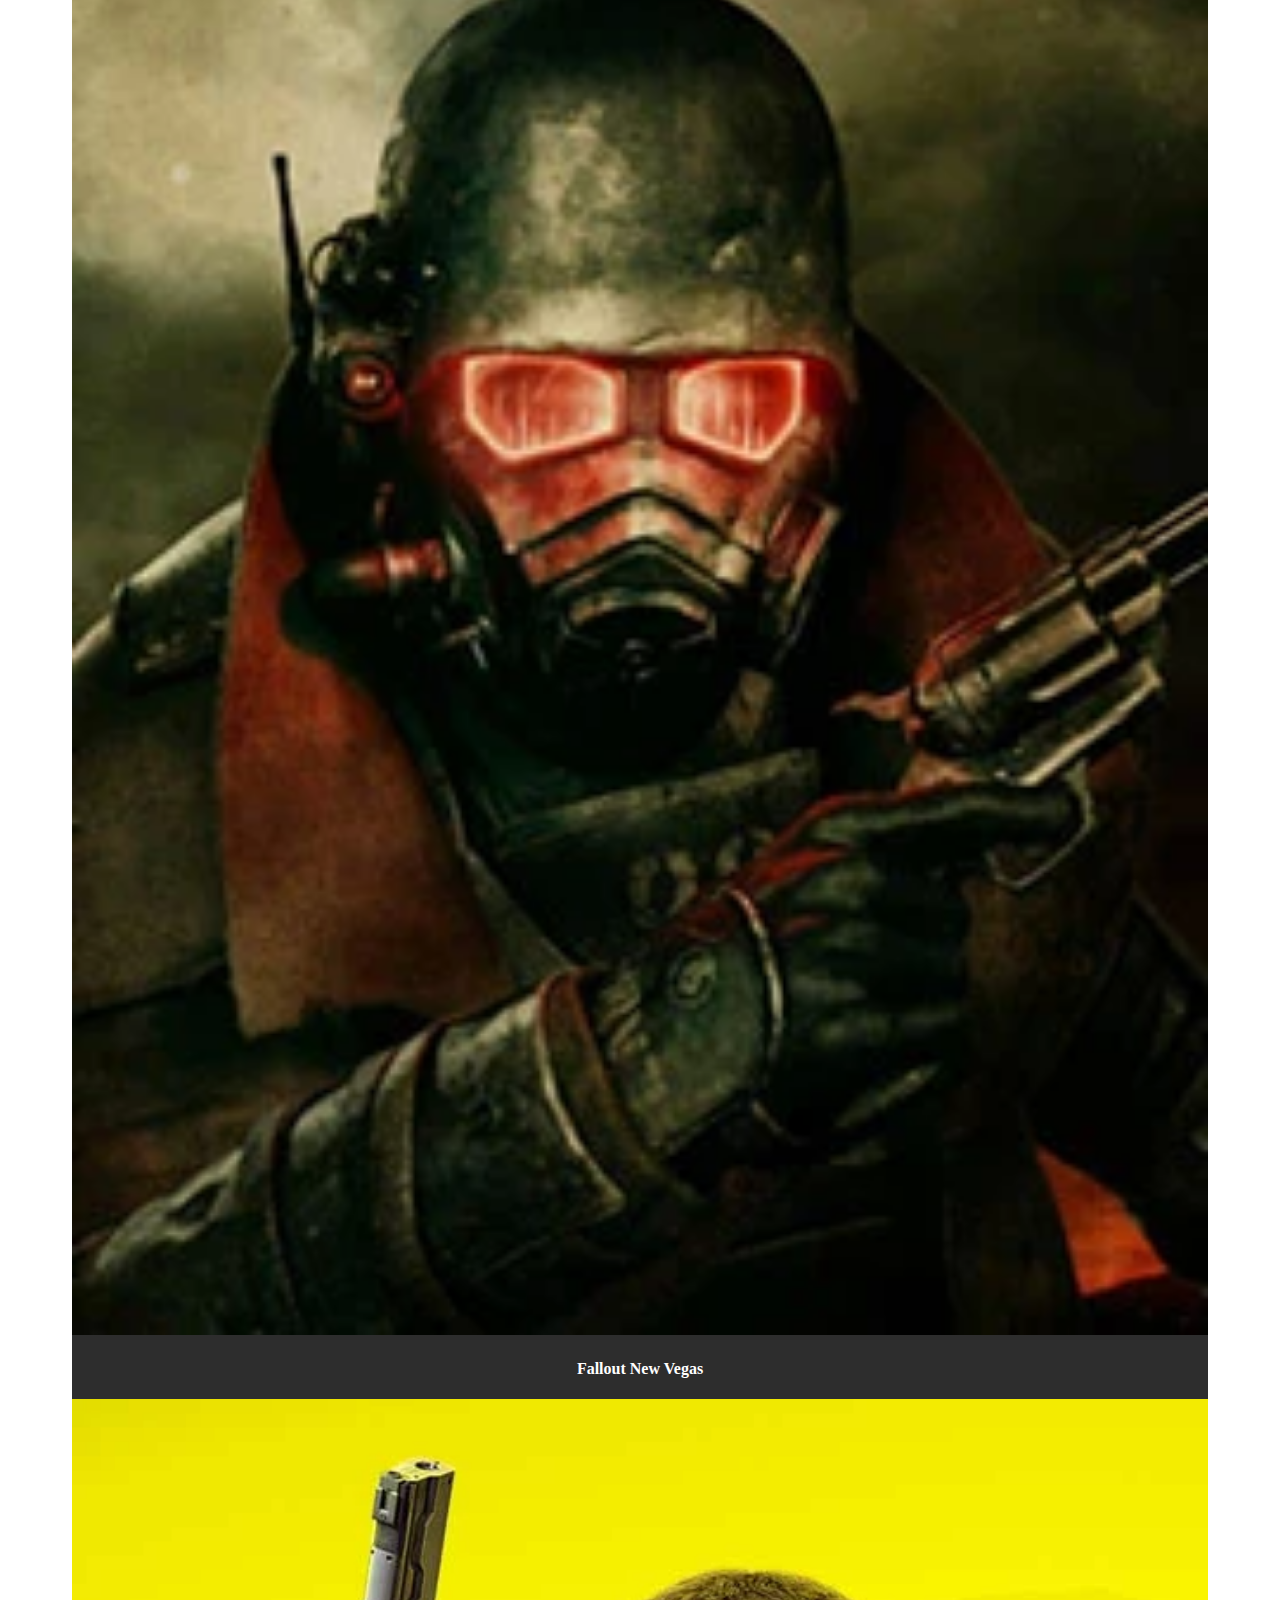
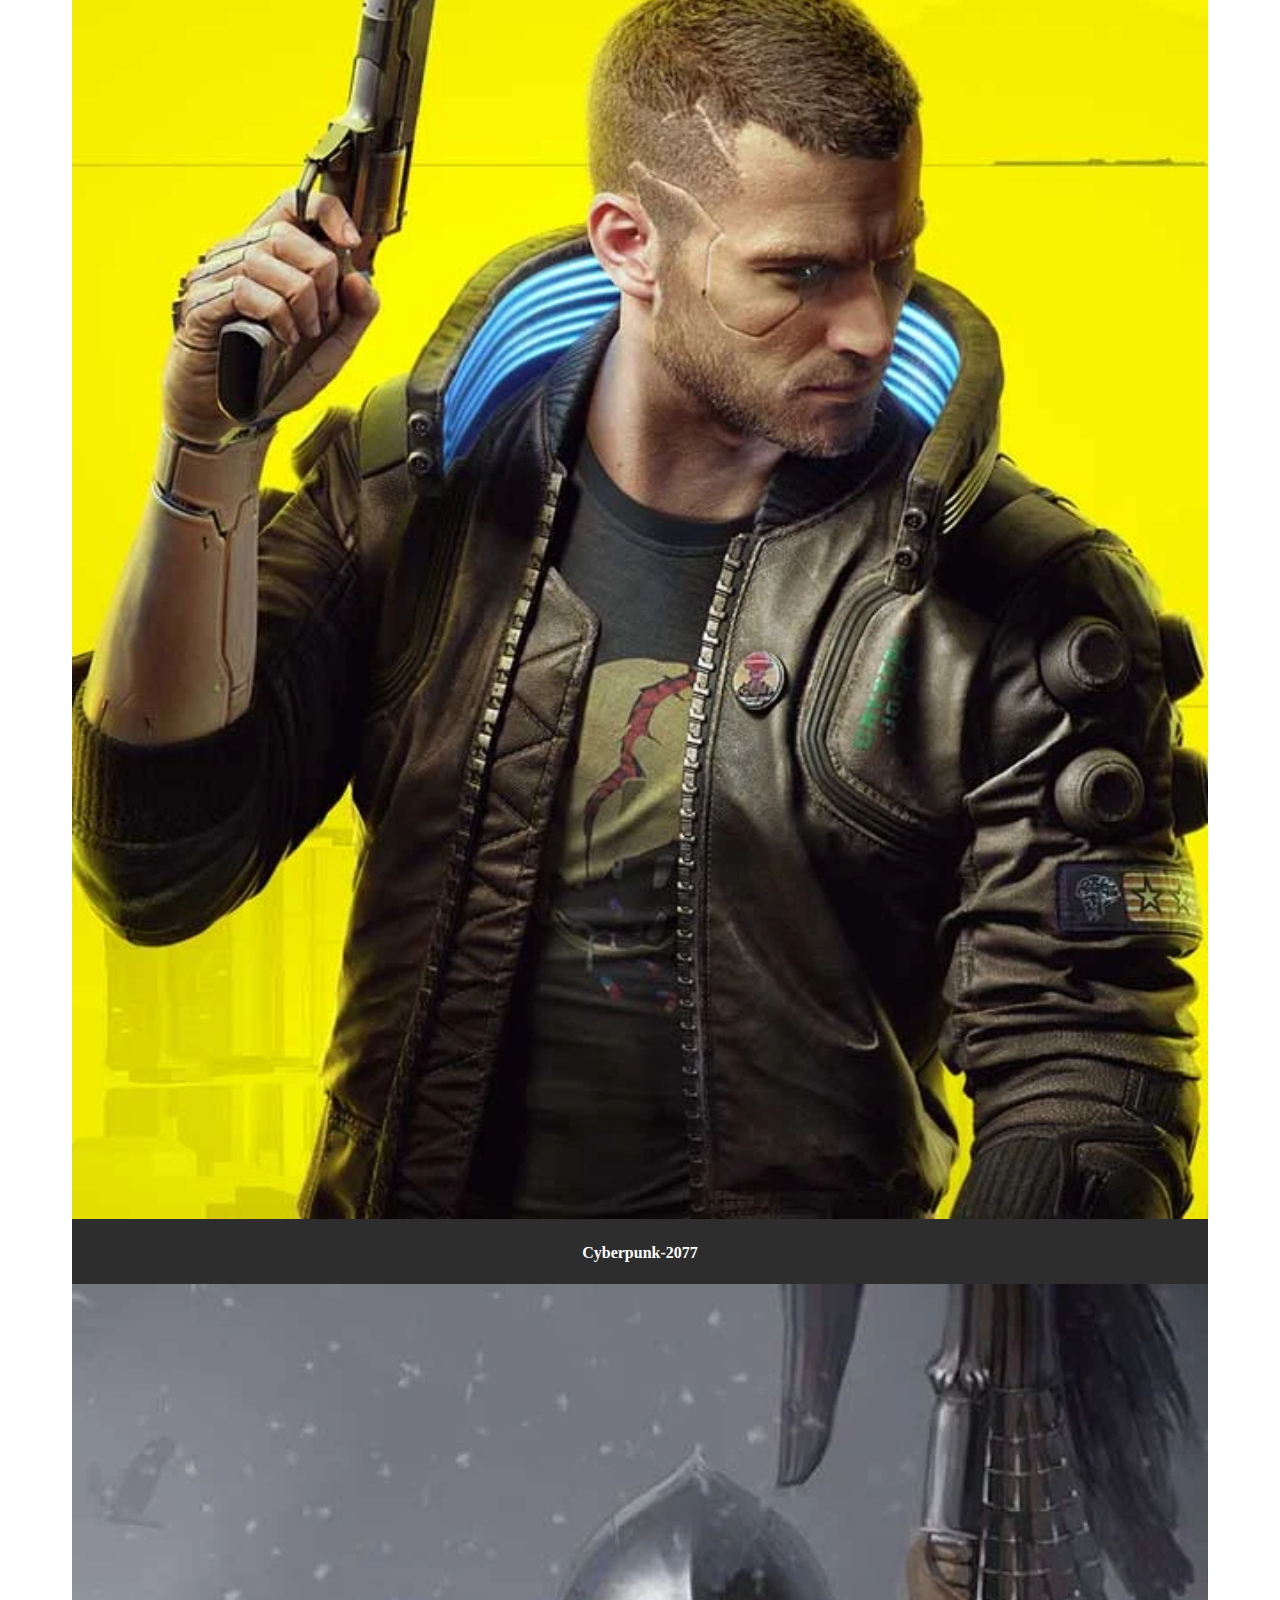
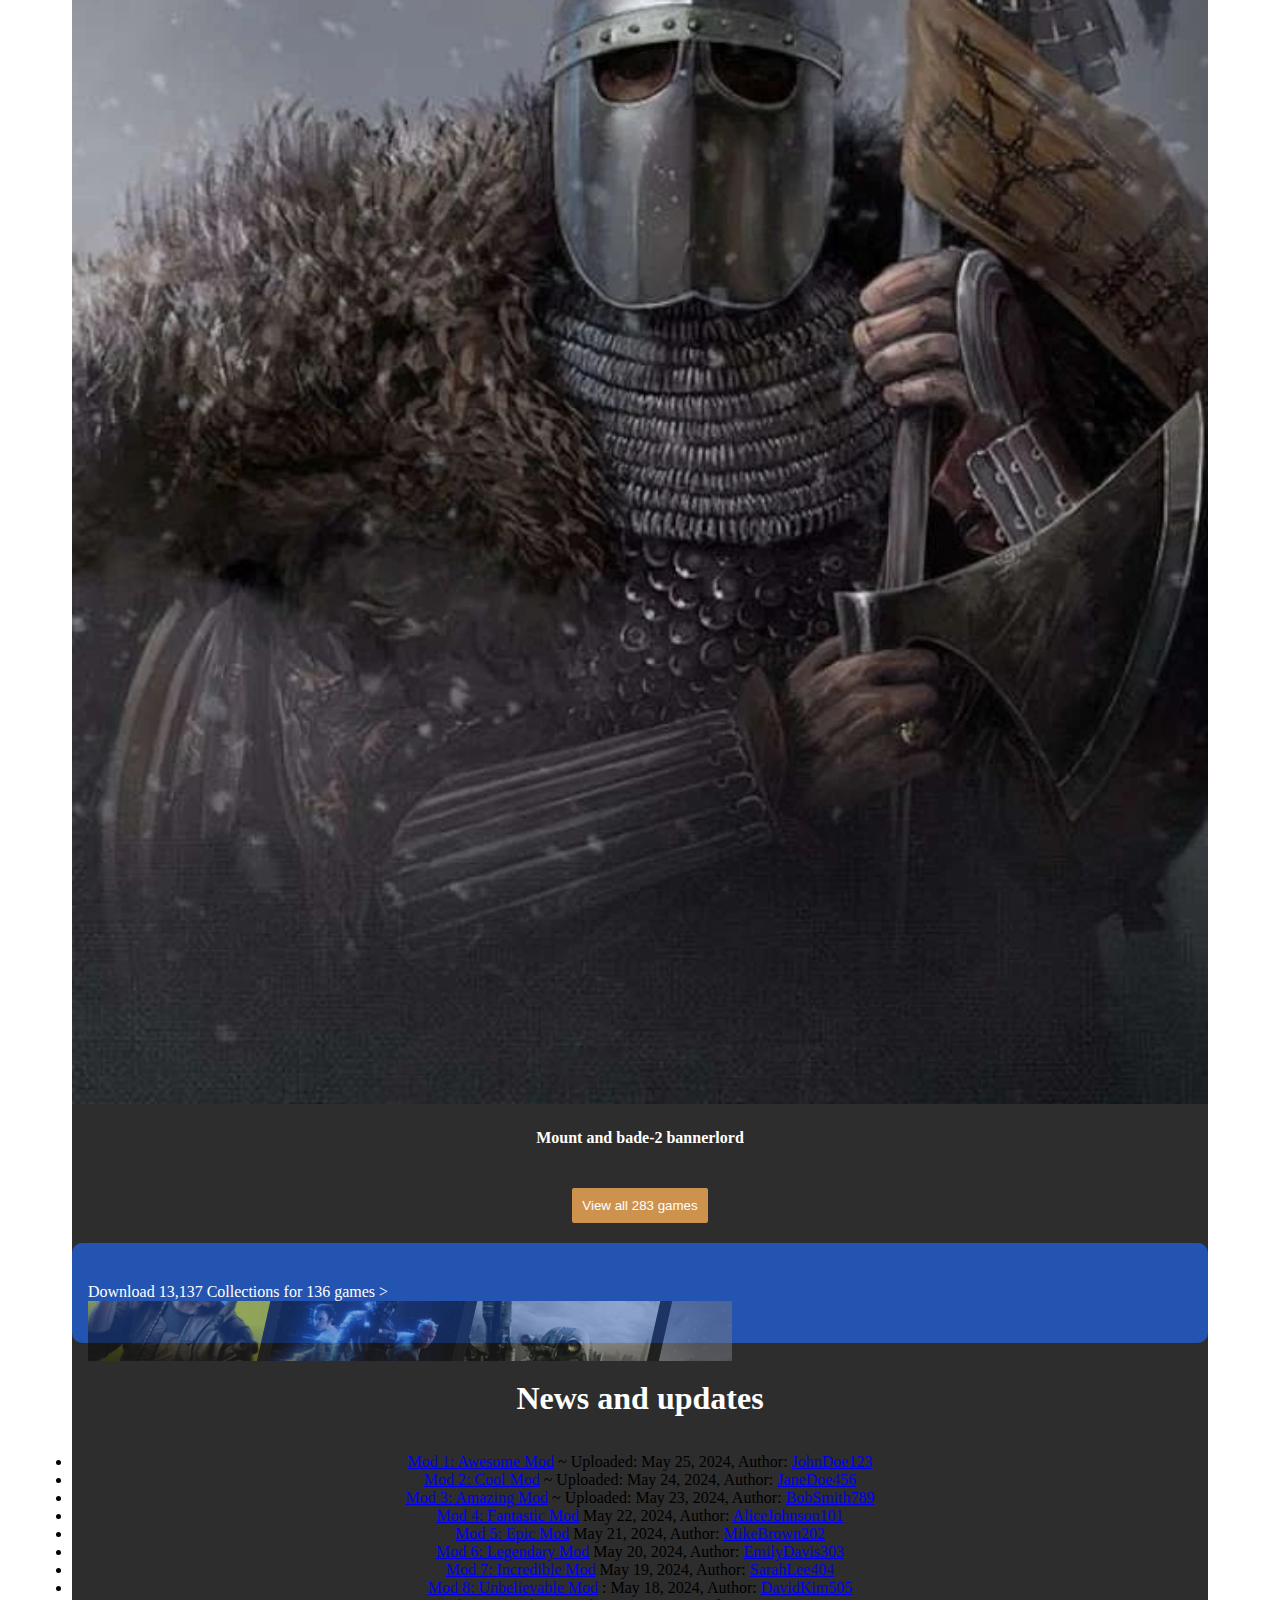
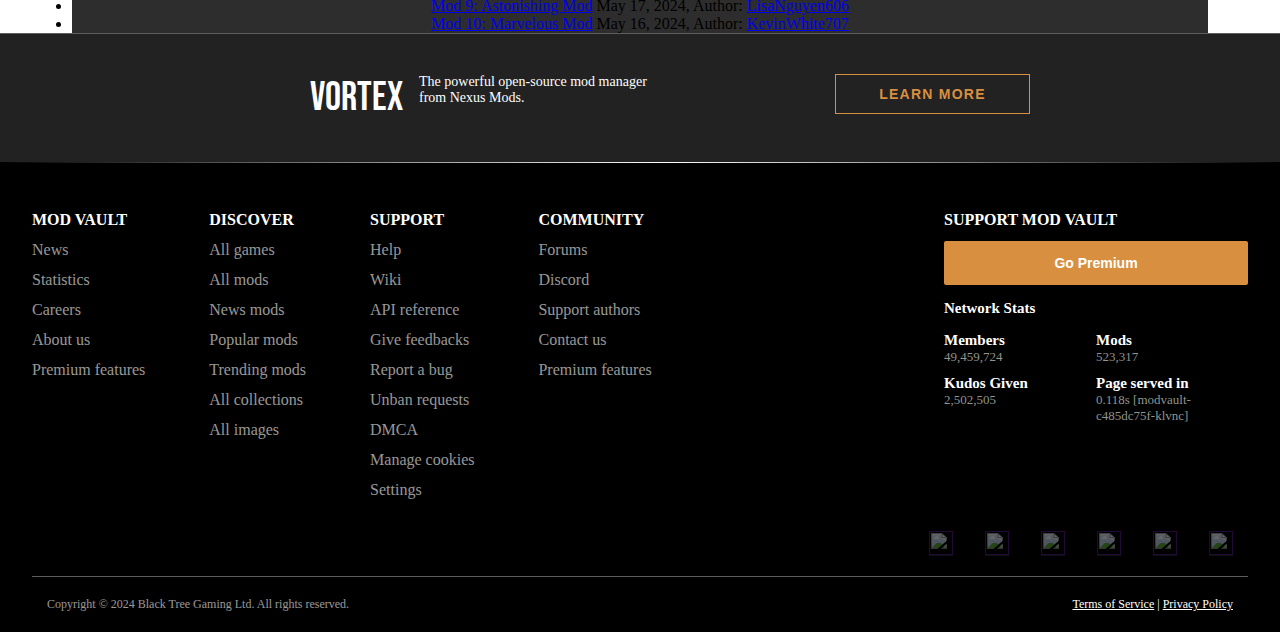
==== commit 8c7df7d5: "2.5" ====
--- a/index.html
+++ b/index.html
@@ -125,9 +125,50 @@
         <div>
         <h1 class="tild">News and updates</h1>
       </div>
-        <div class="">
-
-          <div class="">
+      <li class="mod-entry">
+        <div></div>
+				<a href="#"><img src="" alt="">Mod 1: Awesome Mod</a>
+				<span class="mod-info">~ Uploaded: May 25, 2024, Author: <a href="#">JohnDoe123</a></span>
+        <i class=""></i>
+			</li>
+			<li class="mod-entry">
+				<a href="#"><img src="" alt="">Mod 2: Cool Mod</a>
+				<span class="mod-info">~ Uploaded: May 24, 2024, Author: <a href="#">JaneDoe456</a></span>
+			</li>
+			<li class="mod-entry">
+				<a href="#"><img src="" alt="">Mod 3: Amazing Mod</a>
+				<span class="mod-info">~ Uploaded: May 23, 2024, Author: <a href="#">BobSmith789</a></span>
+			</li>
+			<li class="mod-entry">
+				<a href="#"><img src="" alt="">Mod 4: Fantastic Mod</a>
+				<span class="mod-info"> May 22, 2024, Author: <a href="#">AliceJohnson101</a></span>
+			</li>
+			<li class="mod-entry">
+				<a href="#"><img src="" alt="">Mod 5: Epic Mod</a>
+				<span class="mod-info"> May 21, 2024, Author: <a href="#">MikeBrown202</a></span>
+			</li>
+			<li class="mod-entry">
+				<a href="#"><img src="" alt="">Mod 6: Legendary Mod</a>
+				<span class="mod-info"> May 20, 2024, Author: <a href="#">EmilyDavis303</a></span>
+			</li>
+			<li class="mod-entry">
+				<a href="#"><img src="" alt="">Mod 7: Incredible Mod</a>
+				<span class="mod-info"> May 19, 2024, Author: <a href="#">SarahLee404</a></span>
+			</li>
+			<li class="mod-entry">
+				<a href="#"><img src="" alt="">Mod 8: Unbelievable Mod</a>
+				<span class="mod-info">: May 18, 2024, Author: <a href="#">DavidKim505</a></span>
+			</li>
+			<li class="mod-entry">
+				<a href="#"><img src="" alt="">Mod 9: Astonishing Mod</a>
+				<span class="mod-info"> May 17, 2024, Author: <a href="#">LisaNguyen606</a></span>
+			</li>
+			<li class="mod-entry">
+				<a href="#"><img src="" alt="">Mod 10: Marvelous Mod</a>
+				<span class="mod-info">  May 16, 2024, Author: <a href="#">KevinWhite707</a></span>
+			</li>
+		</ul>
+	</section>
 
           </div>
         </div>
--- a/css/index.css
+++ b/css/index.css
@@ -565,11 +565,6 @@
     
 }
 
-h1 {
-  color: black;
-  left: 15px;
-
-}
 
 .load {
   position: absolute;
@@ -579,5 +574,6 @@
 .tild {
 color: white;
 left: 15px;
-
-}+padding: 15px;
+}
+
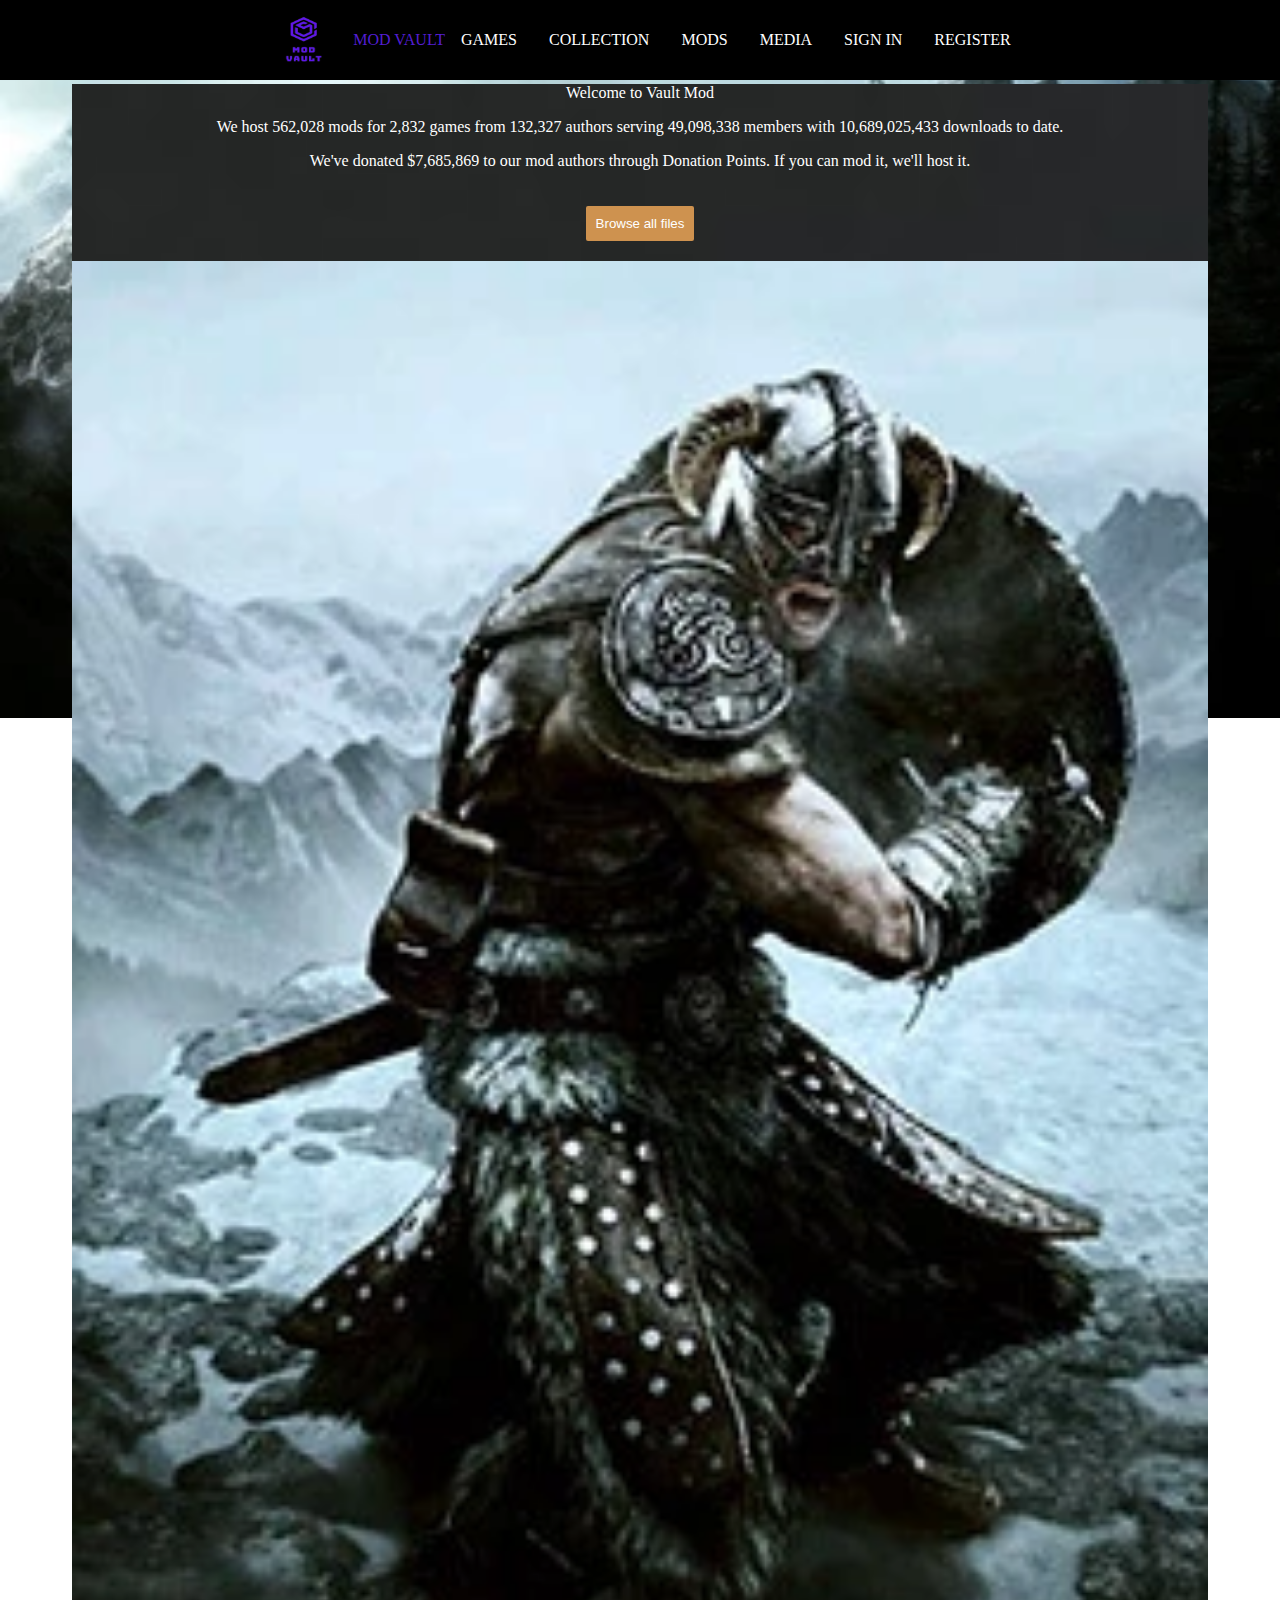
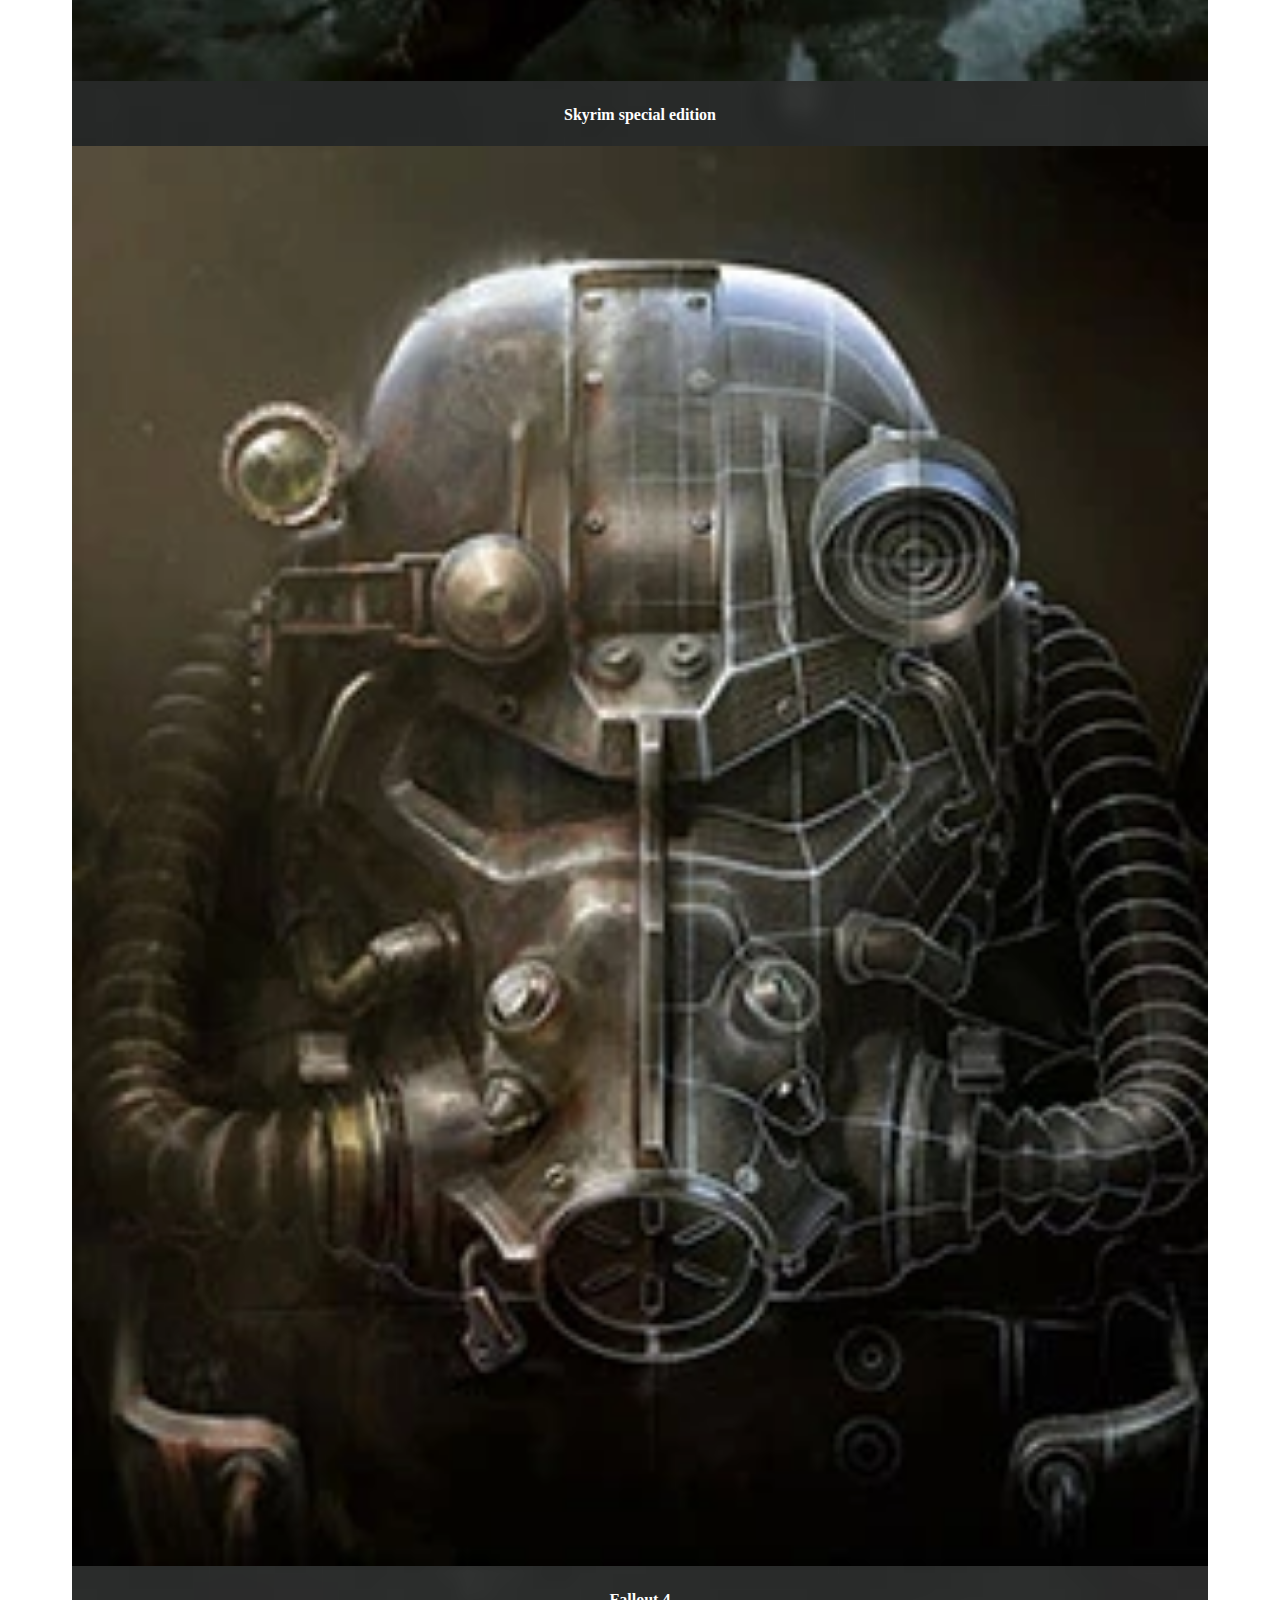
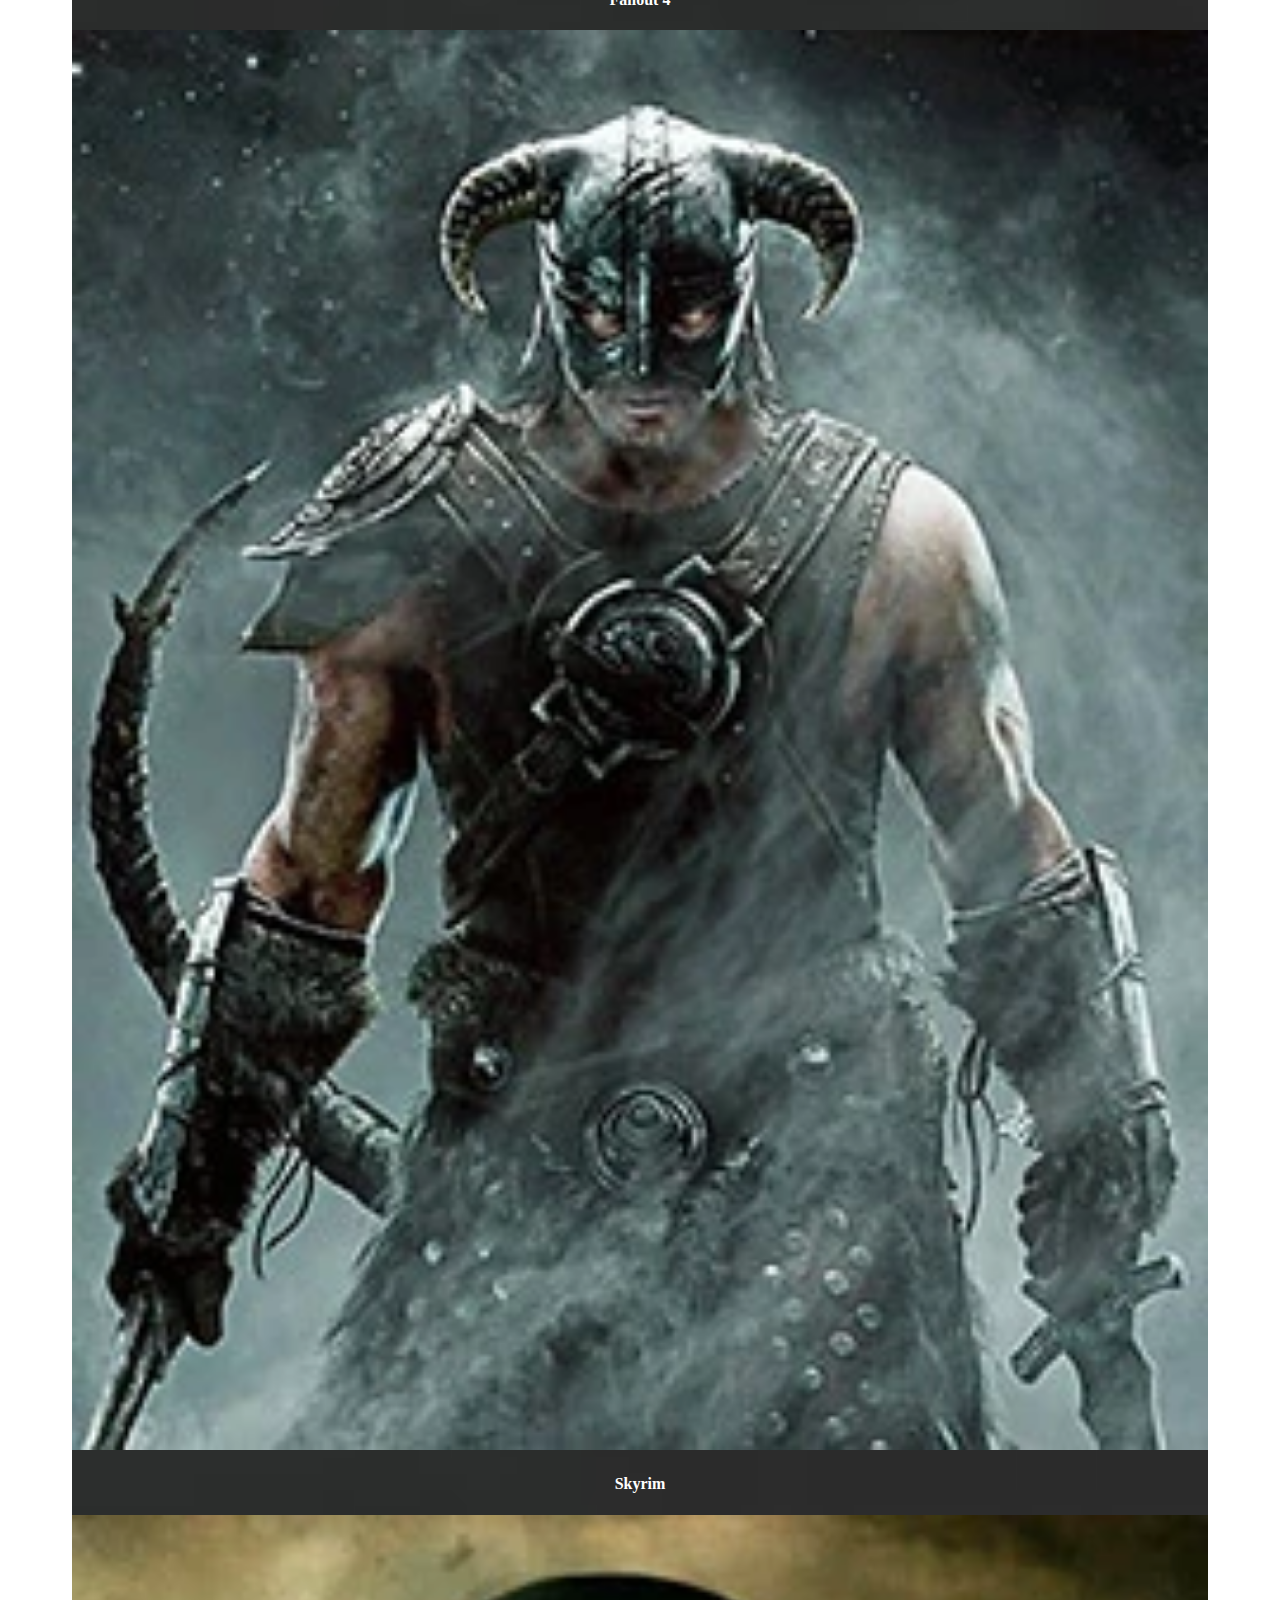
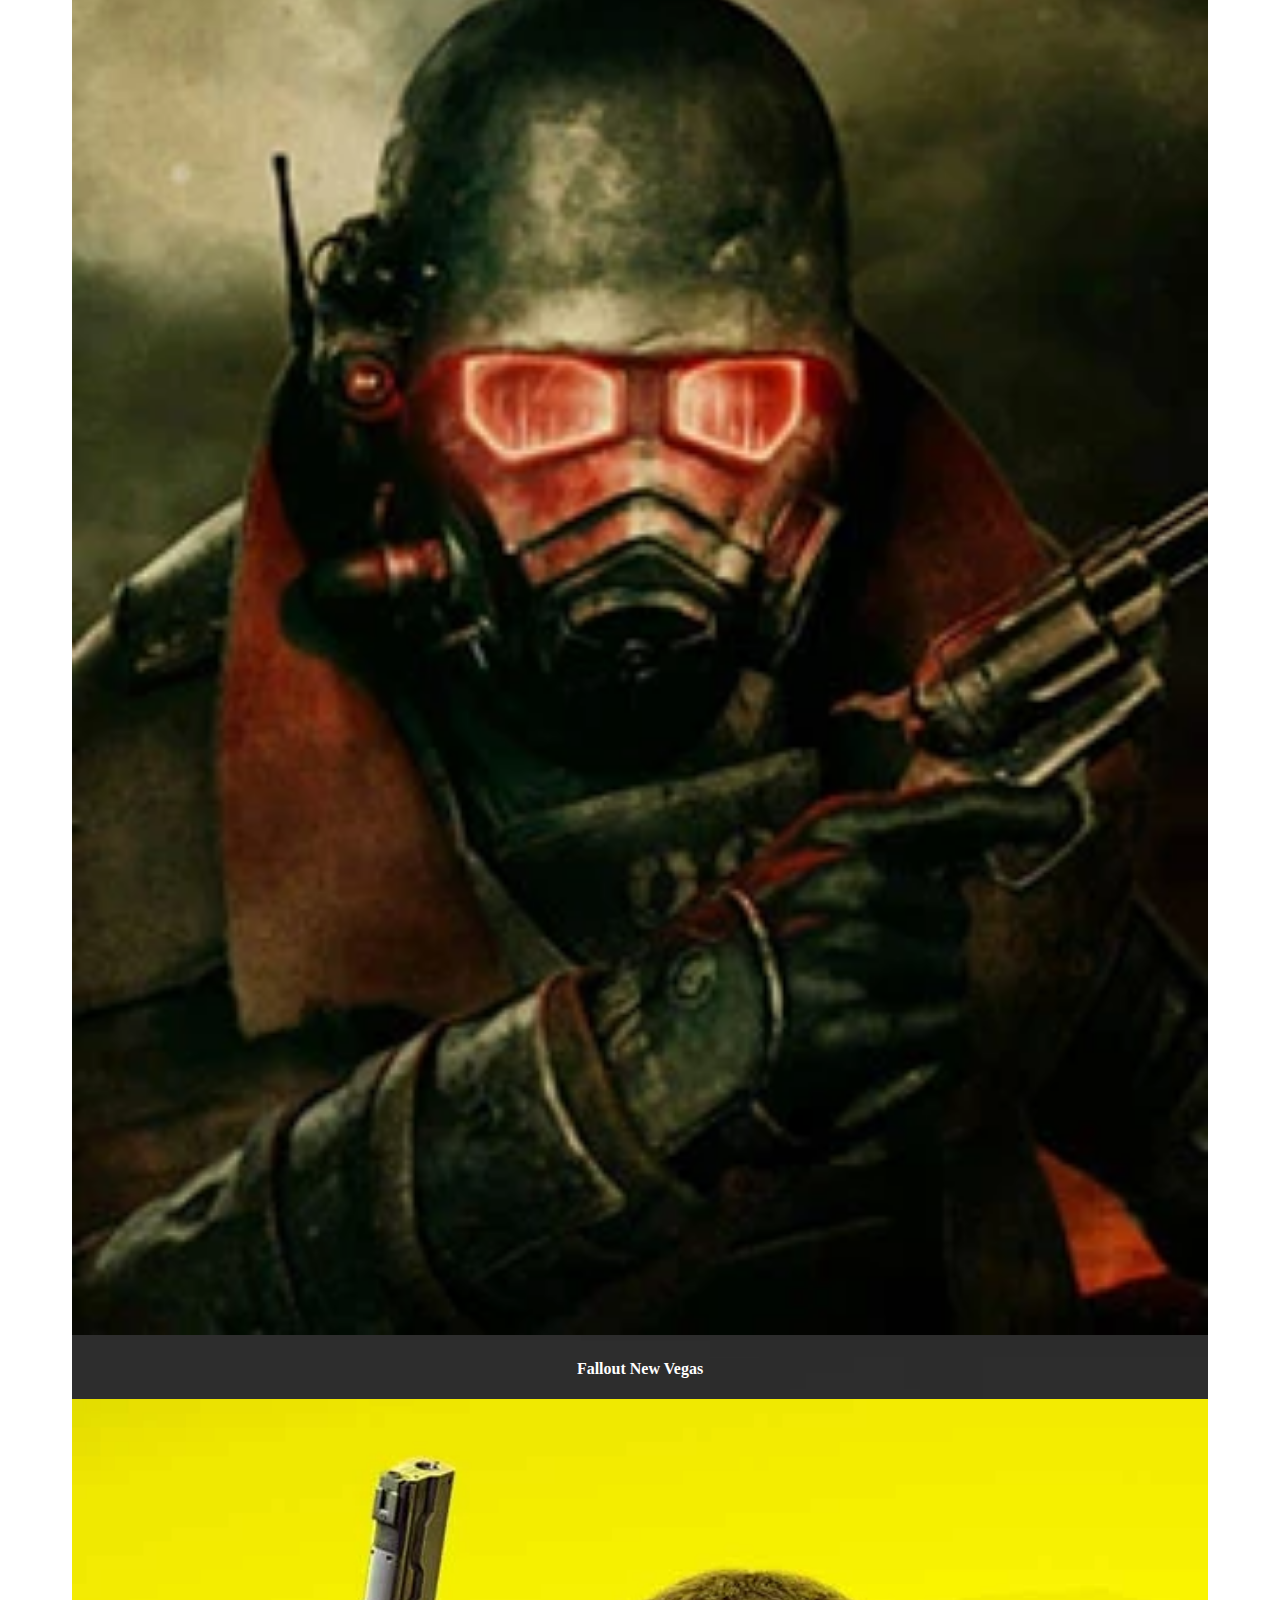
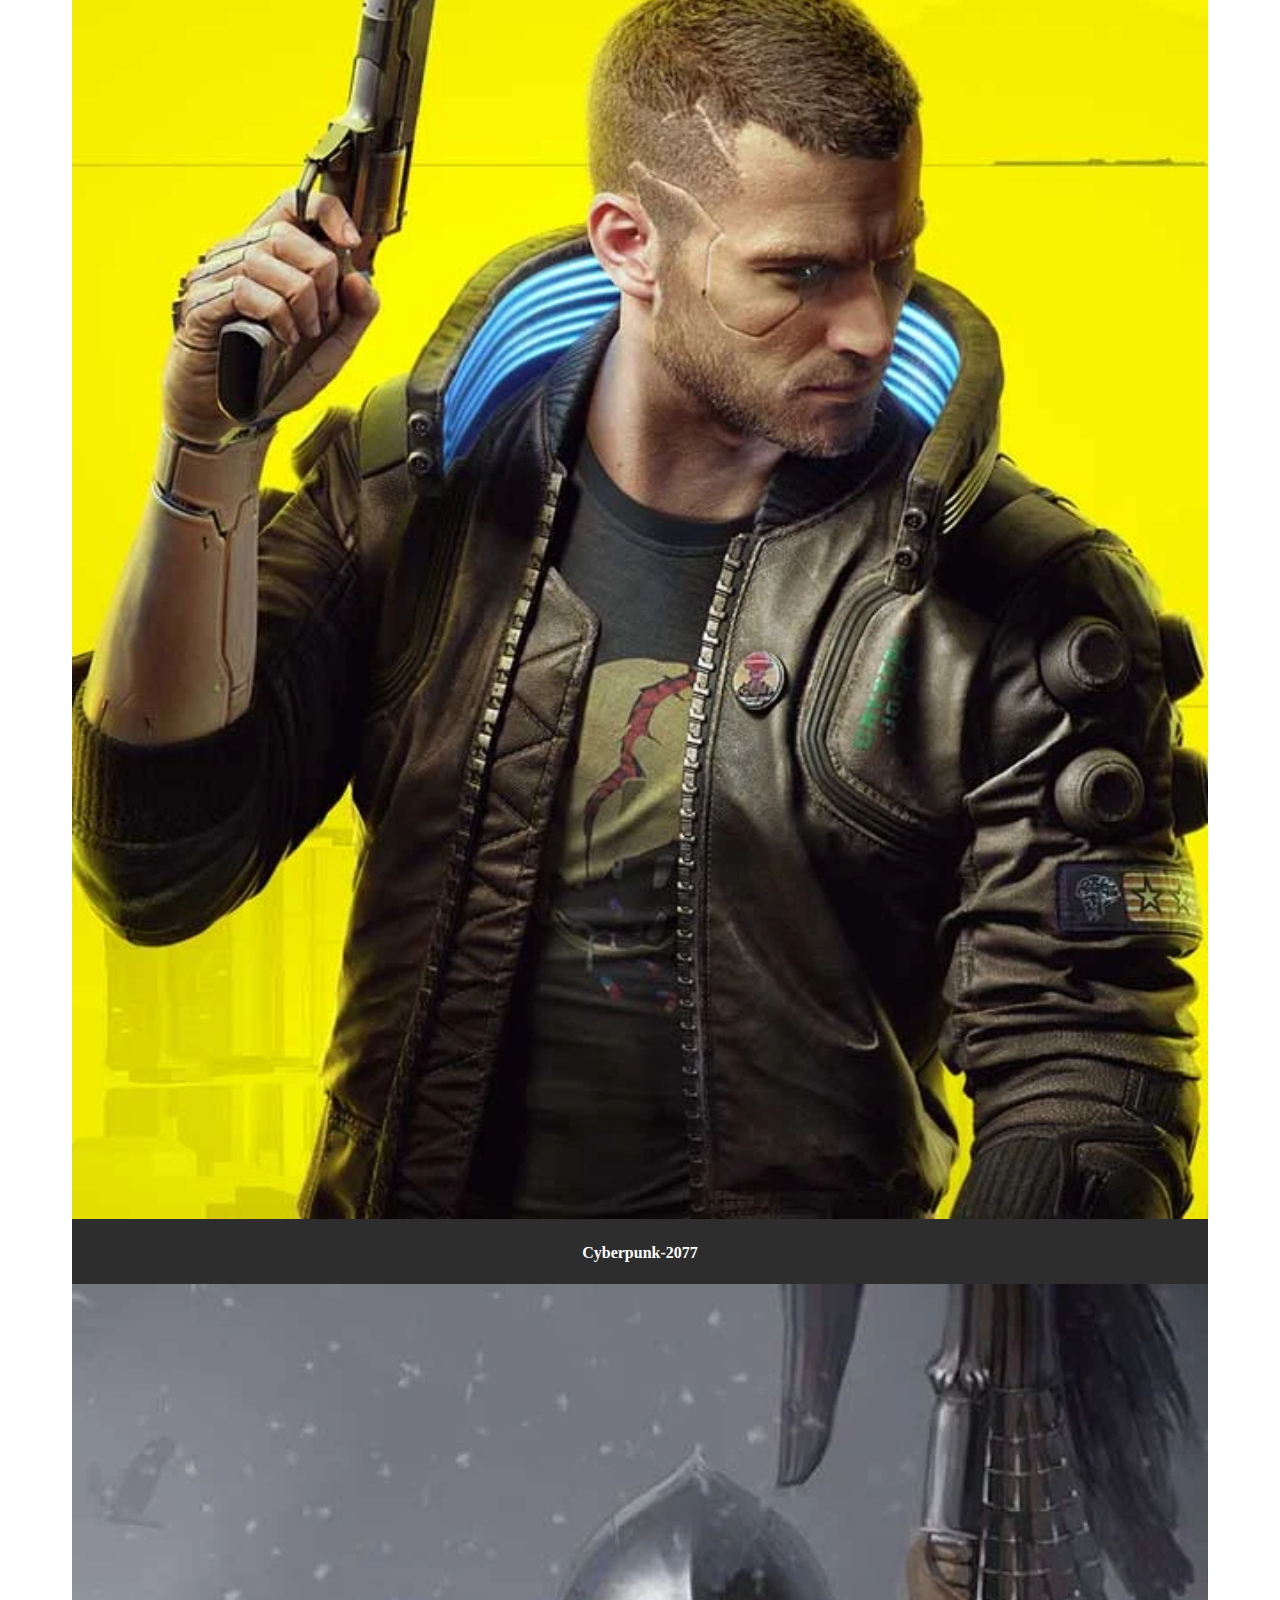
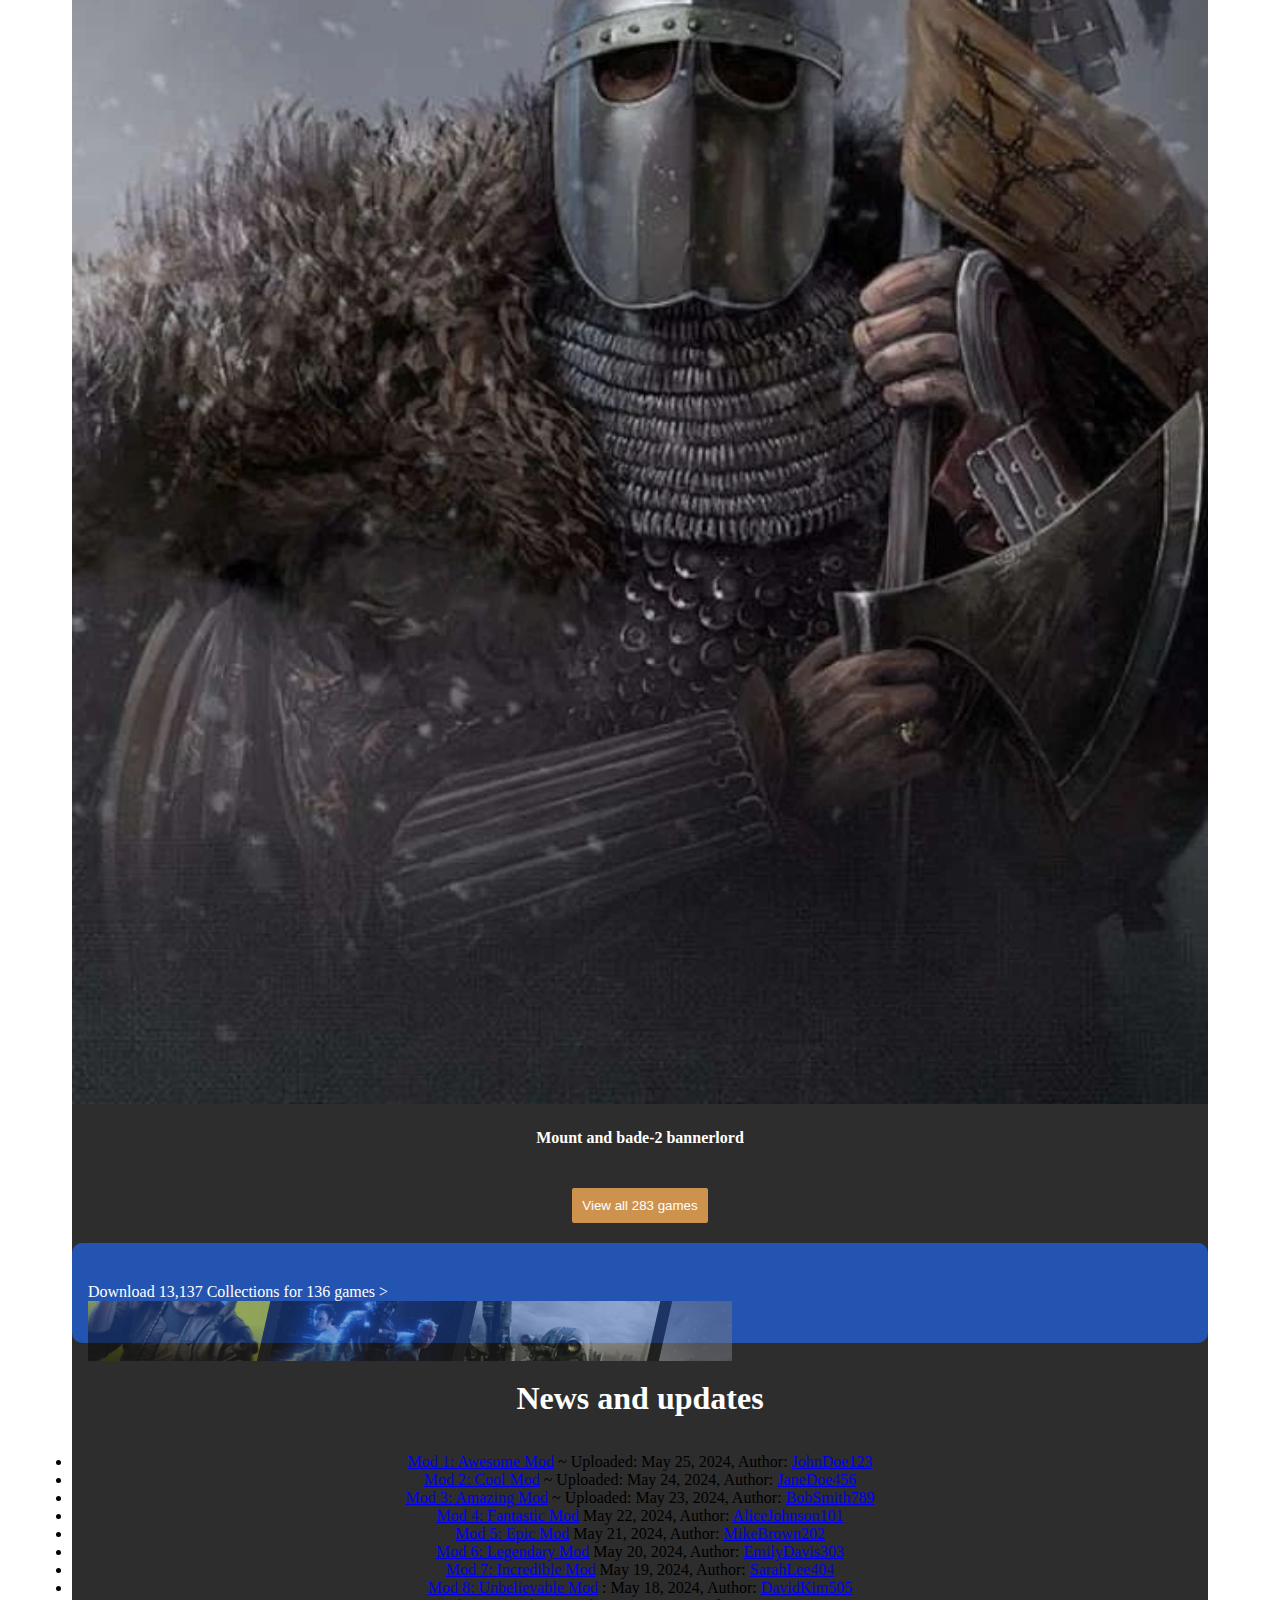
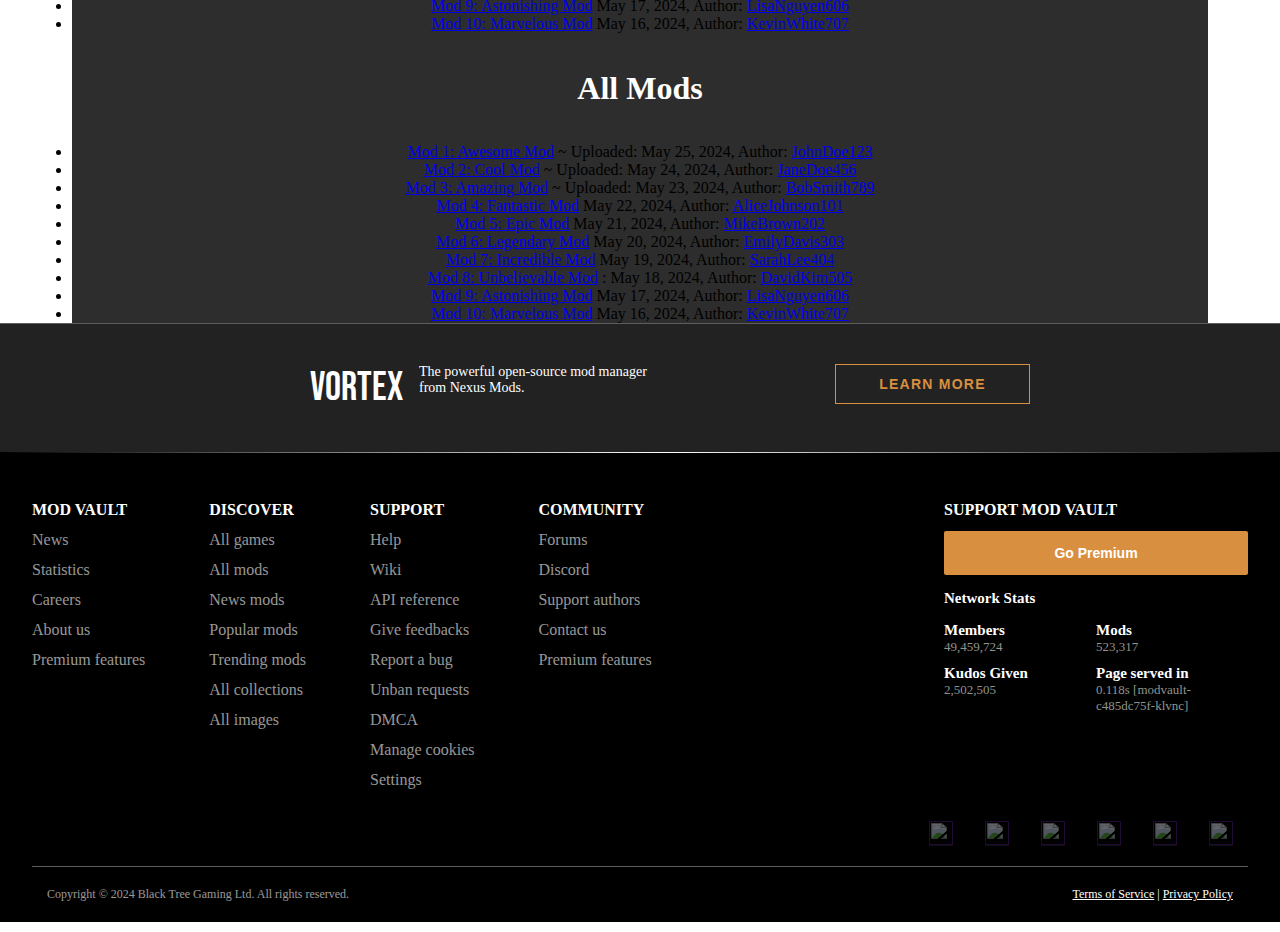
==== commit 9d1a2539: "mới nhất" ====
--- a/index.html
+++ b/index.html
@@ -170,6 +170,53 @@
 		</ul>
 	</section>
 
+  <div>
+    <h1 class="tild">All Mods</h1>
+  </div>
+  <li class="mod-entry">
+    <div></div>
+    <a href="#"><img src="" alt="">Mod 1: Awesome Mod</a>
+    <span class="mod-info">~ Uploaded: May 25, 2024, Author: <a href="#">JohnDoe123</a></span>
+    <i class=""></i>
+  </li>
+  <li class="mod-entry">
+    <a href="#"><img src="" alt="">Mod 2: Cool Mod</a>
+    <span class="mod-info">~ Uploaded: May 24, 2024, Author: <a href="#">JaneDoe456</a></span>
+  </li>
+  <li class="mod-entry">
+    <a href="#"><img src="" alt="">Mod 3: Amazing Mod</a>
+    <span class="mod-info">~ Uploaded: May 23, 2024, Author: <a href="#">BobSmith789</a></span>
+  </li>
+  <li class="mod-entry">
+    <a href="#"><img src="" alt="">Mod 4: Fantastic Mod</a>
+    <span class="mod-info"> May 22, 2024, Author: <a href="#">AliceJohnson101</a></span>
+  </li>
+  <li class="mod-entry">
+    <a href="#"><img src="" alt="">Mod 5: Epic Mod</a>
+    <span class="mod-info"> May 21, 2024, Author: <a href="#">MikeBrown202</a></span>
+  </li>
+  <li class="mod-entry">
+    <a href="#"><img src="" alt="">Mod 6: Legendary Mod</a>
+    <span class="mod-info"> May 20, 2024, Author: <a href="#">EmilyDavis303</a></span>
+  </li>
+  <li class="mod-entry">
+    <a href="#"><img src="" alt="">Mod 7: Incredible Mod</a>
+    <span class="mod-info"> May 19, 2024, Author: <a href="#">SarahLee404</a></span>
+  </li>
+  <li class="mod-entry">
+    <a href="#"><img src="" alt="">Mod 8: Unbelievable Mod</a>
+    <span class="mod-info">: May 18, 2024, Author: <a href="#">DavidKim505</a></span>
+  </li>
+  <li class="mod-entry">
+    <a href="#"><img src="" alt="">Mod 9: Astonishing Mod</a>
+    <span class="mod-info"> May 17, 2024, Author: <a href="#">LisaNguyen606</a></span>
+  </li>
+  <li class="mod-entry">
+    <a href="#"><img src="" alt="">Mod 10: Marvelous Mod</a>
+    <span class="mod-info">  May 16, 2024, Author: <a href="#">KevinWhite707</a></span>
+  </li>
+</ul>
+</section>
           </div>
         </div>
       </div>
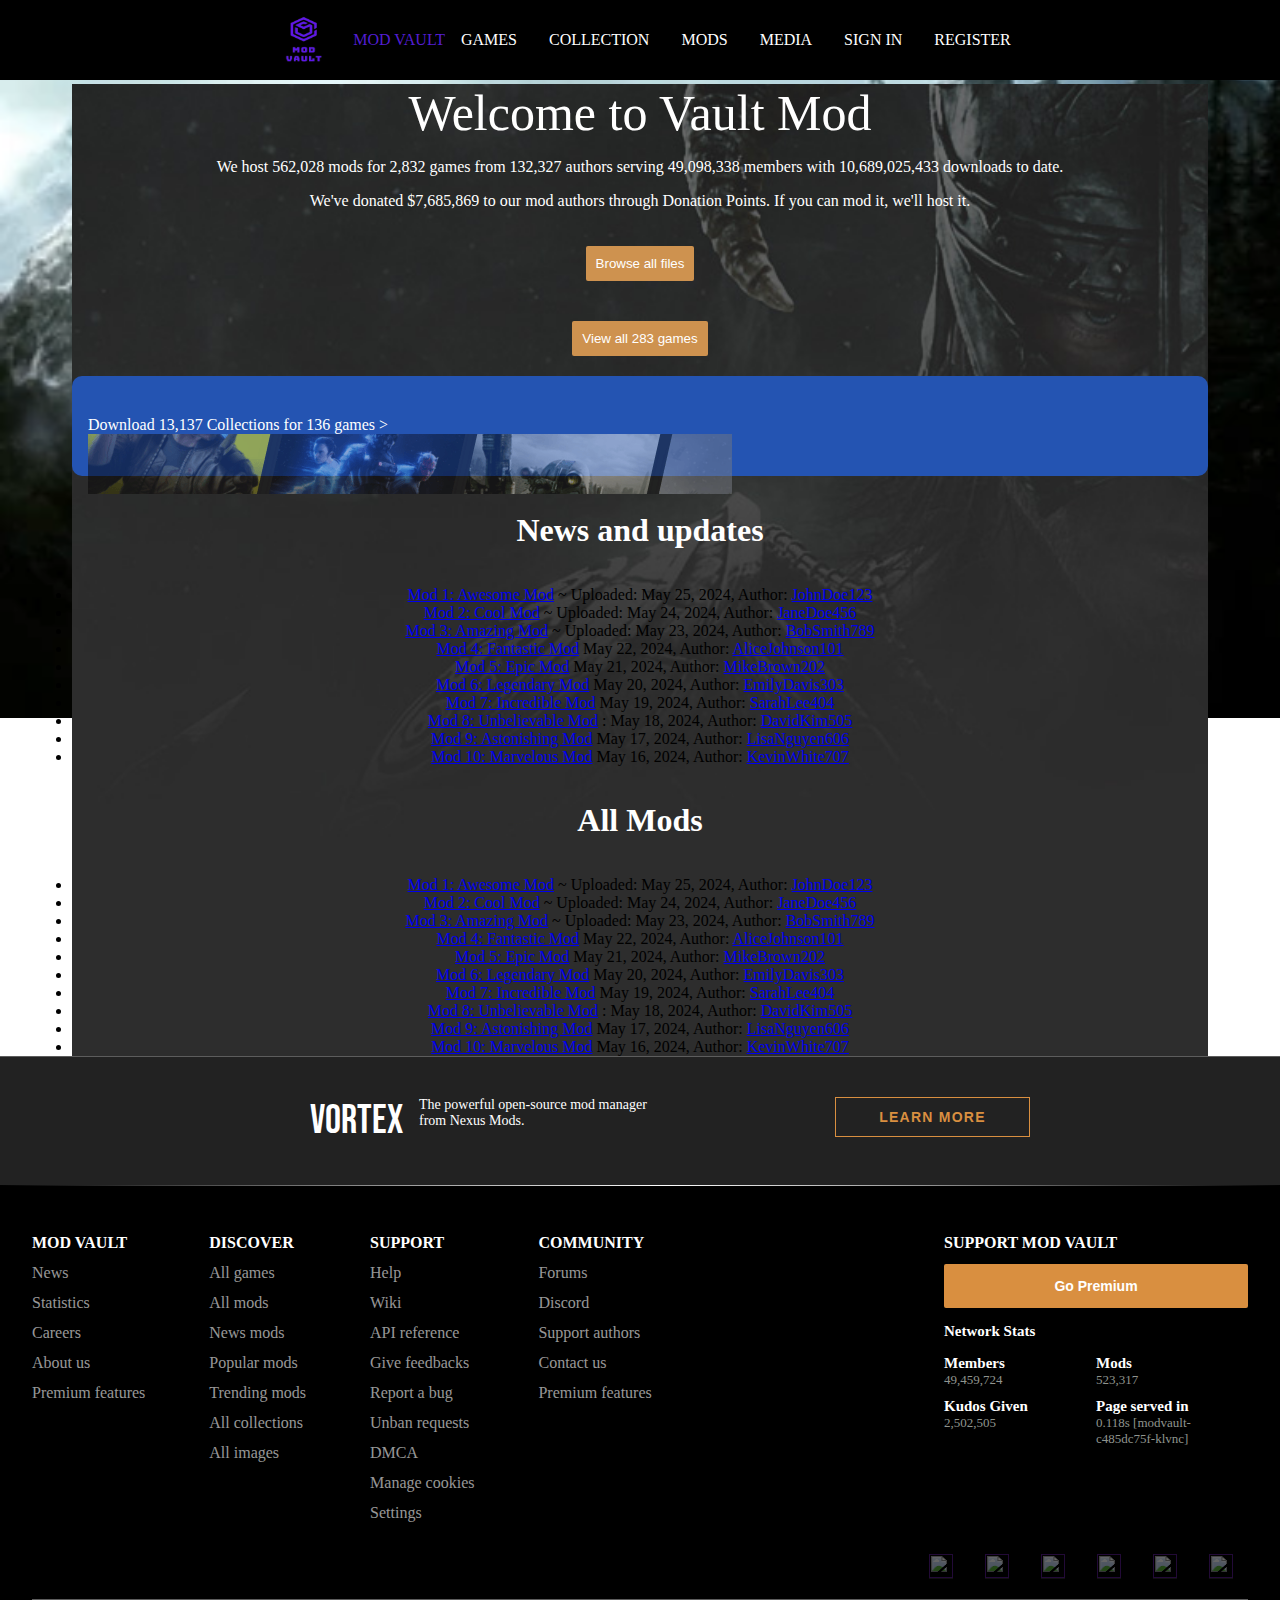
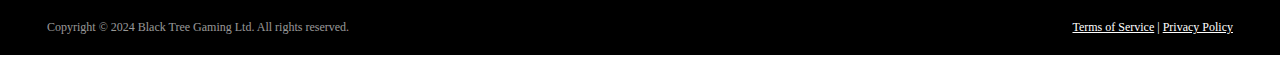
==== commit 00ffd916: "fix bug proj" ====
--- a/index.html
+++ b/index.html
@@ -1,11 +1,11 @@
 <!DOCTYPE html>
 <html lang="en">
-<link rel="stylesheet" href="./css/index.css">
 
 <head>
   <meta charset="UTF-8">
   <meta name="viewport" content="width=device-width, initial-scale=1.0">
-  <title>Document</title>
+  <title>Home</title>
+  <link rel="stylesheet" href="./css/index.css">
   <link rel="stylesheet" href="https://cdn.jsdelivr.net/npm/bootstrap@4.6.2/dist/css/bootstrap.min.css"
     integrity="sha384-xOolHFLEh07PJGoPkLv1IbcEPTNtaed2xpHsD9ESMhqIYd0nLMwNLD69Npy4HI+N" crossorigin="anonymous">
     <link rel="preconnect" href="https://fonts.googleapis.com">
@@ -25,8 +25,10 @@
           <a href="#collection" class="navbar-item navbar-button">COLLECTION</a>
           <a href="#mods" class="navbar-item navbar-button">MODS</a>
           <a href="#media" class="navbar-item navbar-button">MEDIA</a>
-          <a href="signin.html" class="navbar-item navbar-button">SIGN IN</a>
-          <a href="signup.html" class="navbar-item navbar-button">REGISTER</a>
+          <div id="auth-link">
+            <a href="signin.html" class="navbar-item navbar-button">SIGN IN</a>
+            <a href="signup.html" class="navbar-item navbar-button">REGISTER</a>
+          </div>
         </div>
       </div>
     </div>
@@ -71,48 +73,11 @@
       <p>We've donated $7,685,869 to our mod authors through Donation Points. If you can mod it, we'll host it.</p>
       <button class="amount">Browse all files</button>
 
-      <div class="row">
-        <div class="col-lg-2 col-md-3 col-sm-6">
-          <div>
-            <img src="./image/tile_1704.webp" alt="">
-            <h4 class="game-title">Skyrim special edition</h4>
-          </div>
-        </div>
-        <div class="col-lg-2 col-md-3 col-sm-6">
-          <div>
-            <img src="/image/tile_1113.webp" alt="">
-            <h4 class="game-title">Fallout 4</h4>
-          </div>
-        </div>
-        <div class="col-lg-2 col-md-3 col-sm-6">
-          <div>
-            <img src="./image/tile_112.webp" alt="">
-            <h4 class="game-title">Skyrim</h4>
-          </div>
-        </div>
-        <div class="col-lg-2 col-md-3 col-sm-6">
-          <div>
-            <img src="./image/tile_114.webp" alt="">
-            <h4 class="game-title">Fallout New Vegas</h4>
-          </div>
-        </div>
-        <div class="col-lg-2 col-md-3 col-sm-6">
-          <div>
-            <img src="./image/tile_115.webp" alt="">
-            <h4 class="game-title">Cyberpunk-2077</h4>
-          </div>
-        </div>
-        <div class="col-lg-2 col-md-3 col-sm-6">
-          <div>
-            <img src="./image/tile_116.webp" alt="">
-            <h4 class="game-title">Mount and bade-2 bannerlord</h4>
-          </div>
-        </div>
-        
-      </div>
-      <div>
-        <button class="amount"> View all 283 games</button>
-      </div>
+     <div class="row" id="game-list"></div>
+
+      <a href="./all.html">
+        <button class="amount" id="amount"> View all 283 games</button>
+      </a>
     <div class="databg">
       <div class="line">
       <a> <div class="user-profile-menu-icon-collections"></div> Download <span class="indam">13,137 Collections </span>for<span class="indam"> 136 games ></span></a>
@@ -400,4 +365,7 @@
       </div>
       </div>
     </div>
+
+    <script src="./js/index.js" type="module"></script>
+    <script src="./js/data.js" type="module"></script>
 </html>--- a/css/index.css
+++ b/css/index.css
@@ -15,7 +15,6 @@
   z-index: 10;
   height: 0;
   margin-top: 0;
-
 }
 
 .head-outer {
@@ -27,7 +26,6 @@
   text-decoration: none;
   color: #531ed2;
 }
-
 
 .nav {
   color: white !important;
@@ -44,8 +42,6 @@
 .nav img {
   height: 80px;
   width: 100px;
-
-
 }
 
 .navbar-item {
@@ -80,7 +76,6 @@
   margin: 80px 40px;
 }
 
-
 #mods {
   background-image: url(8b28ea342abe529f205a4a13af64b32b.jpg);
   padding: 150px;
@@ -88,14 +83,12 @@
   background-repeat: no-repeat;
 }
 
-
 #media {
   padding: 20px 0;
   background-image: url(cute-light-blue-background-pt0tnt7g7p9uzkwp.jpg);
   padding-top: 90px;
 }
 
-
 #mods {
   padding-top: 90px;
 }
@@ -103,7 +96,6 @@
 #sigin {
   padding: 32px 0px;
 }
-
 
 .third {
   transition: all 0.5s ease;
@@ -159,17 +151,32 @@
 
 .title {
   text-align: center;
-  color:white;
+  color: white;
+  font-size: 50px;
+  margin-bottom: 16px;
 }
 
 p {
-text-align: center;
-color: white;
+  text-align: center;
+  color: white;
 }
 
 .row h4 {
   size: 5px;
-  text-overflow: ellipsis
+  text-overflow: ellipsis;
+}
+
+.game-title {
+  margin-top: 16px;
+}
+
+#auth-link {
+  display: flex;
+}
+
+.hello {
+  margin-top: 17px;
+  font-weight: bold;
 }
 
 button {
@@ -191,11 +198,16 @@
   justify-content: space-between;
   padding: 48px 32px 0px;
   max-width: 100%;
-  margin:auto;
+  margin: auto;
   flex-wrap: wrap;
   border-style: solid;
   border-width: 1px 0 0 0;
-  border-image-source: linear-gradient(to right, rgba(255, 255, 255, 0), #fff 52%, rgba(255, 255, 255, 0));
+  border-image-source: linear-gradient(
+    to right,
+    rgba(255, 255, 255, 0),
+    #fff 52%,
+    rgba(255, 255, 255, 0)
+  );
   border-image-slice: 1;
 }
 
@@ -207,11 +219,10 @@
 
 .footer-link a {
   text-decoration: none;
-  color: #FFFFFF99;
+  color: #ffffff99;
   display: flex;
   margin-bottom: 12px;
 }
-
 
 .footer-link :hover {
   color: #d98f40;
@@ -238,7 +249,7 @@
   width: 100%;
   background-color: #d98f40;
   color: #fff;
-  font-size: 14px; 
+  font-size: 14px;
   font-weight: bold;
   padding: 14px 8px;
   border: 0;
@@ -250,7 +261,7 @@
   font-size: 15px;
 }
 
-.networkstats{
+.networkstats {
   list-style: none;
   padding: 0;
   margin: 0;
@@ -285,20 +296,17 @@
   flex-basis: 50%;
 }
 .amount {
-border: 0;
-background-color: #d98f40;
-border-radius: 2px;
-color:  #fff;
-margin: 25px;
-padding: 10px;
-}
-
+  border: 0;
+  background-color: #d98f40;
+  border-radius: 2px;
+  color: #fff;
+  margin: 25px;
+  padding: 10px;
+}
 
 .section-1 {
   text-align: center;
 }
-
-
 
 .line {
   /* background-color: #2454b2;
@@ -306,7 +314,6 @@
   position: absolute; */
 }
 
-
 .bar-icon-icon {
   width: 60px;
 }
@@ -317,7 +324,7 @@
 
 .bar {
   border-top: 1px solid #5d5d5d;
-  background-color:#222;
+  background-color: #222;
 }
 
 .bar-items {
@@ -339,7 +346,6 @@
   letter-spacing: normal;
   color: #fff;
   margin-right: 16px;
-  
 }
 
 .bar-icon-wrapper {
@@ -354,22 +360,22 @@
 }
 
 .bar-btn {
-      width: 100%; 
-      background-color: transparent;
-      color: #d98f40;
-      display: flex;
-      justify-content: center;
-      align-items: center;
-      height: 40px;
-      border: 1px solid #d98f40;
-      text-transform: uppercase;
-      font-weight: bold;
-      transition: all 0.15s ease-in-out;
-      letter-spacing: 1.25px;
-      font-size: 14px;
-      min-width: 150px;
-      margin: 0 80px;
-  }
+  width: 100%;
+  background-color: transparent;
+  color: #d98f40;
+  display: flex;
+  justify-content: center;
+  align-items: center;
+  height: 40px;
+  border: 1px solid #d98f40;
+  text-transform: uppercase;
+  font-weight: bold;
+  transition: all 0.15s ease-in-out;
+  letter-spacing: 1.25px;
+  font-size: 14px;
+  min-width: 150px;
+  margin: 0 80px;
+}
 
 .bar-btn:hover {
   background-color: #d98f40;
@@ -379,30 +385,30 @@
 .icon {
   opacity: 0.4;
   transition: opacity 0.2s ease-in-out, transform 0.2s ease-in-out;
-    display: flex;
-    width: 24px;
-    height: 24px;
-    margin-left: 32px;
-    border-bottom: 1px solid rgba(255, 255, 255, 0.16);
-  }
+  display: flex;
+  width: 24px;
+  height: 24px;
+  margin-left: 32px;
+  border-bottom: 1px solid rgba(255, 255, 255, 0.16);
+}
 
 .icon:hover {
   opacity: 1;
   transform: scale(1.1);
   transition: opacity 0.2s ease-in-out, transform 0.2s ease-in-out;
-    display: flex;
+  display: flex;
 }
 
 .social-wrapper {
   display: flex;
 }
 .amount {
-background-color: #d98f40;
-color: white;
-border: 10px;
-margin: 20px;
-background-color: #ce924f;
-padding: 10px;
+  background-color: #d98f40;
+  color: white;
+  border: 10px;
+  margin: 20px;
+  background-color: #ce924f;
+  padding: 10px;
 }
 
 .amount :hover {
@@ -415,17 +421,16 @@
   height: 68px;
   border-radius: 10px;
  padding: 16px; */
- background-color: #2454b2;
- border-radius: 10px;
- position: relative;
- height: 68px;
- padding: 16px;
-
+  background-color: #2454b2;
+  border-radius: 10px;
+  position: relative;
+  height: 68px;
+  padding: 16px;
 }
 
 .inddam {
-size: 10px;
-color: white;
+  size: 10px;
+  color: white;
 }
 
 /* .Pic {
@@ -445,7 +450,7 @@
 .Pic img {
   object-fit: cover;
 } */
-.picture{
+.picture {
   position: absolute;
   right: 4px;
   top: 4px;
@@ -454,11 +459,11 @@
 .footer-btn-premium:hover {
   color: white;
   transition: all 0.2s ease-in-out;
-  background-color: #CE7F45;
+  background-color: #ce7f45;
 }
 
 .content {
-  display: flex;  
+  display: flex;
   width: 250px;
   margin: auto;
   justify-content: flex-end;
@@ -467,7 +472,6 @@
   width: 100%;
   margin: 0 auto;
   padding: 20px 15px;
-
 }
 .copyrights {
   width: 100%;
@@ -503,15 +507,13 @@
 }
 
 .line {
- text-align: left;
+  text-align: left;
   size: 5px;
   color: white;
   display: flex;
 }
 
-
-
-.banner {  
+.banner {
   flex: 1;
   height: 24px;
   width: 24px;
@@ -562,18 +564,14 @@
 .icon-plus {
   width: 10px;
   height: 10px;
-    
-}
-
+}
 
 .load {
   position: absolute;
-
 }
 
 .tild {
-color: white;
-left: 15px;
-padding: 15px;
-}
-
+  color: white;
+  left: 15px;
+  padding: 15px;
+}
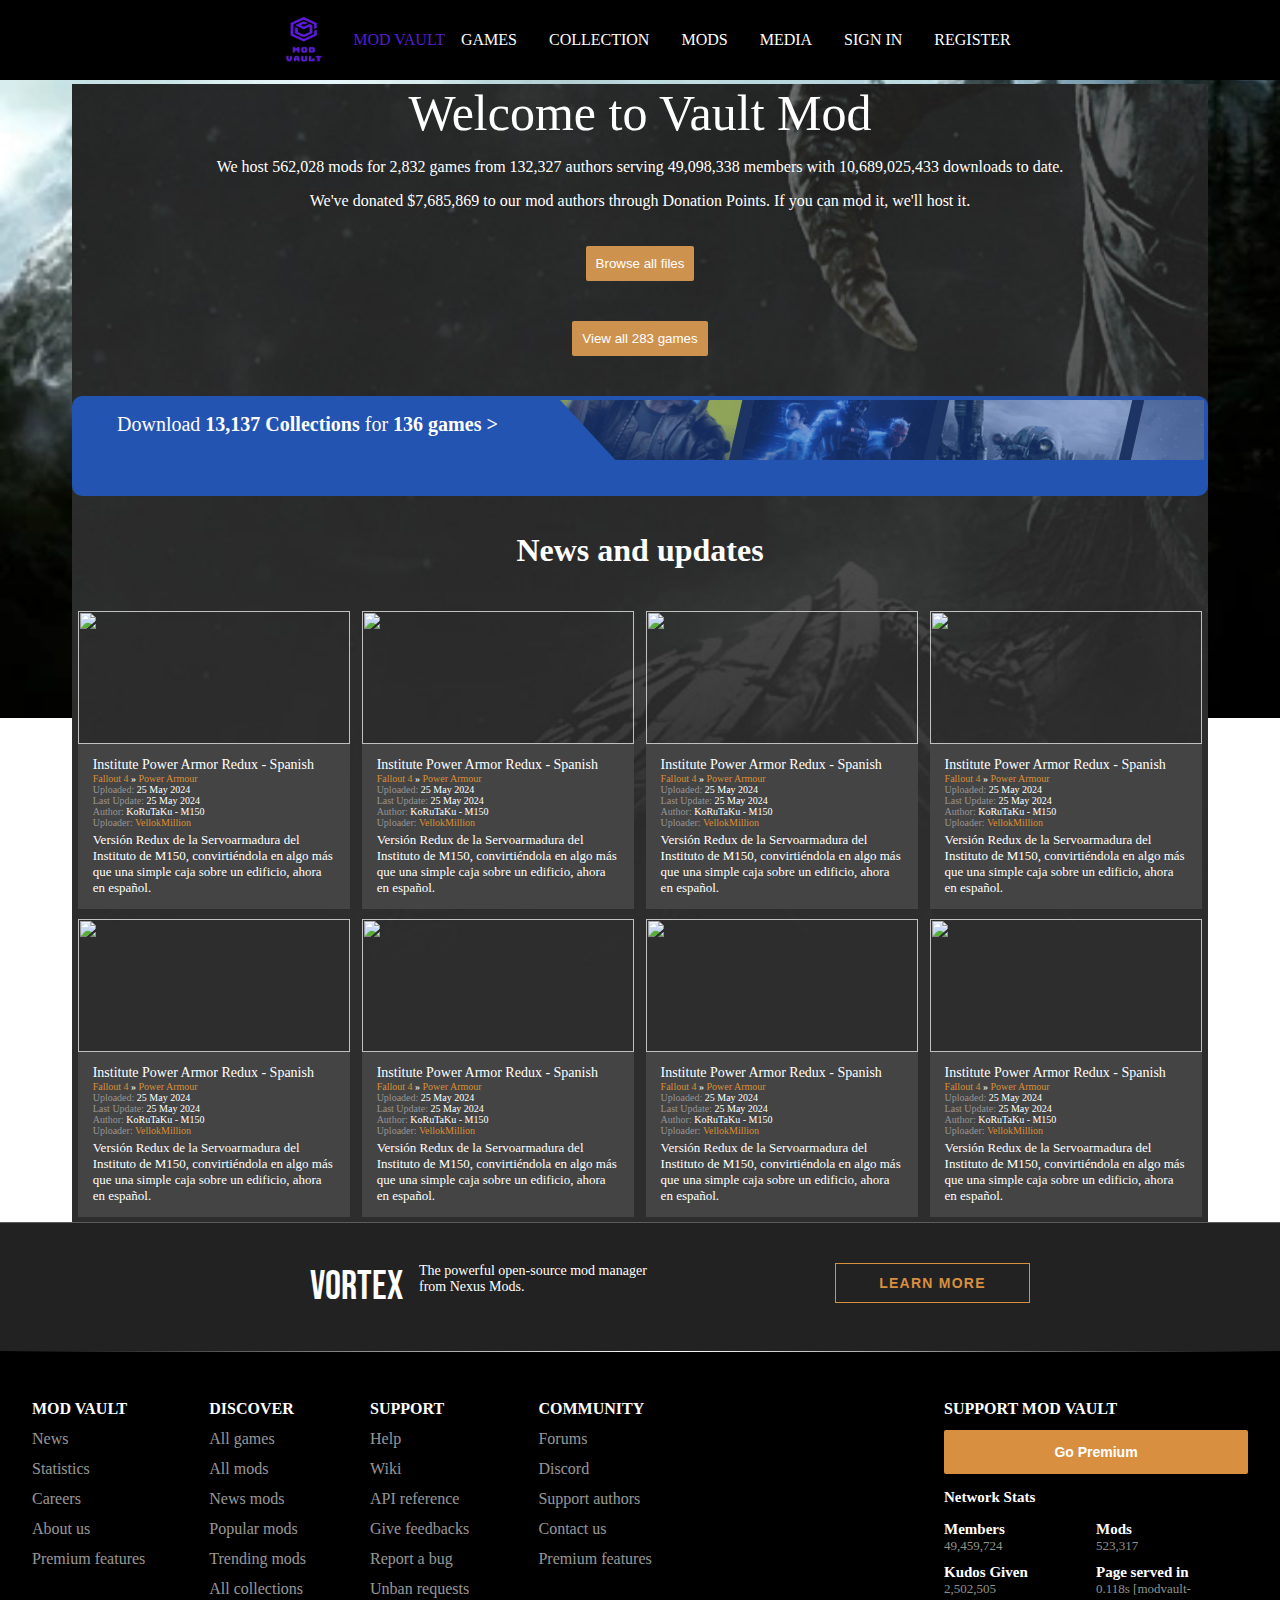
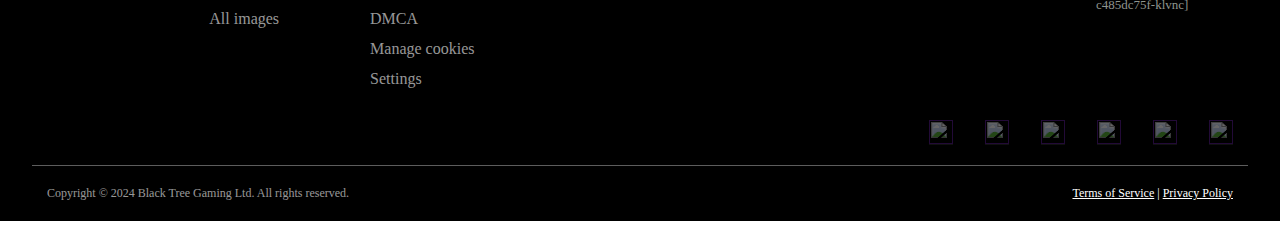
==== commit c063e5c1: "update index" ====
--- a/index.html
+++ b/index.html
@@ -33,37 +33,7 @@
       </div>
     </div>
   </div>
-  <!-- <div class="container">
-    <div class="third">
-      <img src="./image/bg 3.image.jpg" alt="Name1">
-      <h4>Badur's Gate 3</h4>
-    </div>
-
-    <div class="third">
-      <img src="./image/fallout_new_vegas.image.jpg" alt="Name1">
-      <h4>Fallout New Vegas</h4>
-    </div>
-
-    <div class="third">
-      <img src="./image/the_elder_scrolls_v_skyrim.jpg" alt="Name1">
-      <h4>Skyrim</h4>
-    </div>
-
-    <div class="third">
-      <img src="./image/FO 4.image.jpg" alt="Name1">
-      <h4>Fallout 4</h4>
-    </div>
-
-    <div class="third">
-      <img src="./image/Cyberpunk-2077.image.jpg" alt="Name1">
-      <h4>Cyberpunk 2077</h4>
-    </div>
-
-    <div class="third">
-      <img src="./image/mount-and-blade-2-bannerlord.image.jpeg" alt="Name1">
-      <h4>Mount and Blade 2 Bannerlord</h4>
-    </div>
-  </div> -->
+  
 
   <div style="padding: 84px 72px 0 72px" class="container-fluid margin-fix">
     <div class="px-3 section-1">
@@ -80,111 +50,204 @@
       </a>
     <div class="databg">
       <div class="line">
-      <a> <div class="user-profile-menu-icon-collections"></div> Download <span class="indam">13,137 Collections </span>for<span class="indam"> 136 games ></span></a>
-    </div>
+        <div class="user-profile-menu-icon-collections"></div>
+      <a>  Download <span class="indam">13,137 Collections </span>for<span class="indam"> 136 games ></span></a>
+      </div>
       <div class="load"> 
         <img src="/image/collections-banner-splash.webp" alt="">
       </div> 
         
-        </div>
-        <div>
+    </div>
+      <div>
         <h1 class="tild">News and updates</h1>
       </div>
-      <li class="mod-entry">
-        <div></div>
-				<a href="#"><img src="" alt="">Mod 1: Awesome Mod</a>
-				<span class="mod-info">~ Uploaded: May 25, 2024, Author: <a href="#">JohnDoe123</a></span>
-        <i class=""></i>
-			</li>
-			<li class="mod-entry">
-				<a href="#"><img src="" alt="">Mod 2: Cool Mod</a>
-				<span class="mod-info">~ Uploaded: May 24, 2024, Author: <a href="#">JaneDoe456</a></span>
-			</li>
-			<li class="mod-entry">
-				<a href="#"><img src="" alt="">Mod 3: Amazing Mod</a>
-				<span class="mod-info">~ Uploaded: May 23, 2024, Author: <a href="#">BobSmith789</a></span>
-			</li>
-			<li class="mod-entry">
-				<a href="#"><img src="" alt="">Mod 4: Fantastic Mod</a>
-				<span class="mod-info"> May 22, 2024, Author: <a href="#">AliceJohnson101</a></span>
-			</li>
-			<li class="mod-entry">
-				<a href="#"><img src="" alt="">Mod 5: Epic Mod</a>
-				<span class="mod-info"> May 21, 2024, Author: <a href="#">MikeBrown202</a></span>
-			</li>
-			<li class="mod-entry">
-				<a href="#"><img src="" alt="">Mod 6: Legendary Mod</a>
-				<span class="mod-info"> May 20, 2024, Author: <a href="#">EmilyDavis303</a></span>
-			</li>
-			<li class="mod-entry">
-				<a href="#"><img src="" alt="">Mod 7: Incredible Mod</a>
-				<span class="mod-info"> May 19, 2024, Author: <a href="#">SarahLee404</a></span>
-			</li>
-			<li class="mod-entry">
-				<a href="#"><img src="" alt="">Mod 8: Unbelievable Mod</a>
-				<span class="mod-info">: May 18, 2024, Author: <a href="#">DavidKim505</a></span>
-			</li>
-			<li class="mod-entry">
-				<a href="#"><img src="" alt="">Mod 9: Astonishing Mod</a>
-				<span class="mod-info"> May 17, 2024, Author: <a href="#">LisaNguyen606</a></span>
-			</li>
-			<li class="mod-entry">
-				<a href="#"><img src="" alt="">Mod 10: Marvelous Mod</a>
-				<span class="mod-info">  May 16, 2024, Author: <a href="#">KevinWhite707</a></span>
-			</li>
-		</ul>
-	</section>
-
-  <div>
-    <h1 class="tild">All Mods</h1>
-  </div>
-  <li class="mod-entry">
-    <div></div>
-    <a href="#"><img src="" alt="">Mod 1: Awesome Mod</a>
-    <span class="mod-info">~ Uploaded: May 25, 2024, Author: <a href="#">JohnDoe123</a></span>
-    <i class=""></i>
-  </li>
-  <li class="mod-entry">
-    <a href="#"><img src="" alt="">Mod 2: Cool Mod</a>
-    <span class="mod-info">~ Uploaded: May 24, 2024, Author: <a href="#">JaneDoe456</a></span>
-  </li>
-  <li class="mod-entry">
-    <a href="#"><img src="" alt="">Mod 3: Amazing Mod</a>
-    <span class="mod-info">~ Uploaded: May 23, 2024, Author: <a href="#">BobSmith789</a></span>
-  </li>
-  <li class="mod-entry">
-    <a href="#"><img src="" alt="">Mod 4: Fantastic Mod</a>
-    <span class="mod-info"> May 22, 2024, Author: <a href="#">AliceJohnson101</a></span>
-  </li>
-  <li class="mod-entry">
-    <a href="#"><img src="" alt="">Mod 5: Epic Mod</a>
-    <span class="mod-info"> May 21, 2024, Author: <a href="#">MikeBrown202</a></span>
-  </li>
-  <li class="mod-entry">
-    <a href="#"><img src="" alt="">Mod 6: Legendary Mod</a>
-    <span class="mod-info"> May 20, 2024, Author: <a href="#">EmilyDavis303</a></span>
-  </li>
-  <li class="mod-entry">
-    <a href="#"><img src="" alt="">Mod 7: Incredible Mod</a>
-    <span class="mod-info"> May 19, 2024, Author: <a href="#">SarahLee404</a></span>
-  </li>
-  <li class="mod-entry">
-    <a href="#"><img src="" alt="">Mod 8: Unbelievable Mod</a>
-    <span class="mod-info">: May 18, 2024, Author: <a href="#">DavidKim505</a></span>
-  </li>
-  <li class="mod-entry">
-    <a href="#"><img src="" alt="">Mod 9: Astonishing Mod</a>
-    <span class="mod-info"> May 17, 2024, Author: <a href="#">LisaNguyen606</a></span>
-  </li>
-  <li class="mod-entry">
-    <a href="#"><img src="" alt="">Mod 10: Marvelous Mod</a>
-    <span class="mod-info">  May 16, 2024, Author: <a href="#">KevinWhite707</a></span>
-  </li>
-</ul>
-</section>
-          </div>
-        </div>
-      </div>
+      <div class="tiles">
+        <div class="mod-tile">
+          <div class="image_figure">
+            <img src="https://staticdelivery.nexusmods.com/mods/1151/images/thumbnails/83504/83504-1716658492-1965182565.png">
+          </div>
+          <div class="tile-desc">
+            <div class="tile-content">
+              <div class="tile-name"><a href="https://www.nexusmods.com/fallout4/mods/83504">Institute Power Armor Redux - Spanish</a></div>
+              <div class="meta clearfix">
+              <div class="category">
+              <a href="https://www.nexusmods.com/fallout4">Fallout 4</a> »
+              <a href="https://www.nexusmods.com/fallout4/mods/categories/53/">Power Armour</a>
+              </div>
+              <time class="date" datetime="2024-05-25 18:39"> <span class="label">Uploaded: </span>
+              25 May 2024 </time>
+              <div class="date"><span class="label">Last Update:</span> 25 May 2024</div>
+              <div class="realauthor"><span class="label">Author: </span> KoRuTaKu - M150</div>
+              <div class="author"><span class="label">Uploader: </span> <a href="https://www.nexusmods.com/users/121928268">VellokMillion</a></div>
+              </div>
+                  <div class="desc">
+                    Versión Redux de la Servoarmadura del Instituto de M150, convirtiéndola en algo más que una simple caja sobre un edificio, ahora en español. </div>
+              </div>
+          </div>
+        </div>
+        <div class="mod-tile">
+          <div class="image_figure">
+            <img src="https://staticdelivery.nexusmods.com/mods/6169/images/thumbnails/86/86-1716658133-590808601.jpeg">
+          </div>
+          <div class="tile-desc">
+            <div class="tile-content">
+              <div class="tile-name"><a href="https://www.nexusmods.com/fallout4/mods/83504">Institute Power Armor Redux - Spanish</a></div>
+              <div class="meta clearfix">
+              <div class="category">
+              <a href="https://www.nexusmods.com/fallout4">Fallout 4</a> »
+              <a href="https://www.nexusmods.com/fallout4/mods/categories/53/">Power Armour</a>
+              </div>
+              <time class="date" datetime="2024-05-25 18:39"> <span class="label">Uploaded: </span>
+              25 May 2024 </time>
+              <div class="date"><span class="label">Last Update:</span> 25 May 2024</div>
+              <div class="realauthor"><span class="label">Author: </span> KoRuTaKu - M150</div>
+              <div class="author"><span class="label">Uploader: </span> <a href="https://www.nexusmods.com/users/121928268">VellokMillion</a></div>
+              </div>
+                  <div class="desc">
+                    Versión Redux de la Servoarmadura del Instituto de M150, convirtiéndola en algo más que una simple caja sobre un edificio, ahora en español. </div>
+              </div>
+          </div>
+        </div>
+        <div class="mod-tile">
+          <div class="image_figure">
+            <img src="	https://staticdelivery.nexusmods.com/mods/482/images/thumbnails/1273/1273-1716657988-718338472.jpeg">
+          </div>
+          <div class="tile-desc">
+            <div class="tile-content">
+              <div class="tile-name"><a href="https://www.nexusmods.com/fallout4/mods/83504">Institute Power Armor Redux - Spanish</a></div>
+              <div class="meta clearfix">
+              <div class="category">
+              <a href="https://www.nexusmods.com/fallout4">Fallout 4</a> »
+              <a href="https://www.nexusmods.com/fallout4/mods/categories/53/">Power Armour</a>
+              </div>
+              <time class="date" datetime="2024-05-25 18:39"> <span class="label">Uploaded: </span>
+              25 May 2024 </time>
+              <div class="date"><span class="label">Last Update:</span> 25 May 2024</div>
+              <div class="realauthor"><span class="label">Author: </span> KoRuTaKu - M150</div>
+              <div class="author"><span class="label">Uploader: </span> <a href="https://www.nexusmods.com/users/121928268">VellokMillion</a></div>
+              </div>
+                  <div class="desc">
+                    Versión Redux de la Servoarmadura del Instituto de M150, convirtiéndola en algo más que una simple caja sobre un edificio, ahora en español. </div>
+              </div>
+          </div>
+        </div>
+        <div class="mod-tile">
+          <div class="image_figure">
+            <img src="https://staticdelivery.nexusmods.com/mods/3858/images/thumbnails/304/304-1716657788-1825893837.png">
+          </div>
+          <div class="tile-desc">
+            <div class="tile-content">
+              <div class="tile-name"><a href="https://www.nexusmods.com/fallout4/mods/83504">Institute Power Armor Redux - Spanish</a></div>
+              <div class="meta clearfix">
+              <div class="category">
+              <a href="https://www.nexusmods.com/fallout4">Fallout 4</a> »
+              <a href="https://www.nexusmods.com/fallout4/mods/categories/53/">Power Armour</a>
+              </div>
+              <time class="date" datetime="2024-05-25 18:39"> <span class="label">Uploaded: </span>
+              25 May 2024 </time>
+              <div class="date"><span class="label">Last Update:</span> 25 May 2024</div>
+              <div class="realauthor"><span class="label">Author: </span> KoRuTaKu - M150</div>
+              <div class="author"><span class="label">Uploader: </span> <a href="https://www.nexusmods.com/users/121928268">VellokMillion</a></div>
+              </div>
+                  <div class="desc">
+                    Versión Redux de la Servoarmadura del Instituto de M150, convirtiéndola en algo más que una simple caja sobre un edificio, ahora en español. </div>
+              </div>
+          </div>
+        </div>
+        <div class="mod-tile">
+          <div class="image_figure">
+            <img src="https://staticdelivery.nexusmods.com/mods/1704/images/thumbnails/120249/120249-1716657434-1478930363.jpeg">
+          </div>
+          <div class="tile-desc">
+            <div class="tile-content">
+              <div class="tile-name"><a href="https://www.nexusmods.com/fallout4/mods/83504">Institute Power Armor Redux - Spanish</a></div>
+              <div class="meta clearfix">
+              <div class="category">
+              <a href="https://www.nexusmods.com/fallout4">Fallout 4</a> »
+              <a href="https://www.nexusmods.com/fallout4/mods/categories/53/">Power Armour</a>
+              </div>
+              <time class="date" datetime="2024-05-25 18:39"> <span class="label">Uploaded: </span>
+              25 May 2024 </time>
+              <div class="date"><span class="label">Last Update:</span> 25 May 2024</div>
+              <div class="realauthor"><span class="label">Author: </span> KoRuTaKu - M150</div>
+              <div class="author"><span class="label">Uploader: </span> <a href="https://www.nexusmods.com/users/121928268">VellokMillion</a></div>
+              </div>
+                  <div class="desc">
+                    Versión Redux de la Servoarmadura del Instituto de M150, convirtiéndola en algo más que una simple caja sobre un edificio, ahora en español. </div>
+              </div>
+          </div>
+        </div>
+        <div class="mod-tile">
+          <div class="image_figure">
+            <img src="https://staticdelivery.nexusmods.com/mods/1303/images/thumbnails/24476/24476-1716657235-1254189346.png">
+          </div>
+          <div class="tile-desc">
+            <div class="tile-content">
+              <div class="tile-name"><a href="https://www.nexusmods.com/fallout4/mods/83504">Institute Power Armor Redux - Spanish</a></div>
+              <div class="meta clearfix">
+              <div class="category">
+              <a href="https://www.nexusmods.com/fallout4">Fallout 4</a> »
+              <a href="https://www.nexusmods.com/fallout4/mods/categories/53/">Power Armour</a>
+              </div>
+              <time class="date" datetime="2024-05-25 18:39"> <span class="label">Uploaded: </span>
+              25 May 2024 </time>
+              <div class="date"><span class="label">Last Update:</span> 25 May 2024</div>
+              <div class="realauthor"><span class="label">Author: </span> KoRuTaKu - M150</div>
+              <div class="author"><span class="label">Uploader: </span> <a href="https://www.nexusmods.com/users/121928268">VellokMillion</a></div>
+              </div>
+                  <div class="desc">
+                    Versión Redux de la Servoarmadura del Instituto de M150, convirtiéndola en algo más que una simple caja sobre un edificio, ahora en español. </div>
+              </div>
+          </div>
+        </div>
+        <div class="mod-tile">
+          <div class="image_figure">
+            <img src="https://staticdelivery.nexusmods.com/mods/3474/images/thumbnails/9822/9822-1716657210-687958379.png">
+          </div>
+          <div class="tile-desc">
+            <div class="tile-content">
+              <div class="tile-name"><a href="https://www.nexusmods.com/fallout4/mods/83504">Institute Power Armor Redux - Spanish</a></div>
+              <div class="meta clearfix">
+              <div class="category">
+              <a href="https://www.nexusmods.com/fallout4">Fallout 4</a> »
+              <a href="https://www.nexusmods.com/fallout4/mods/categories/53/">Power Armour</a>
+              </div>
+              <time class="date" datetime="2024-05-25 18:39"> <span class="label">Uploaded: </span>
+              25 May 2024 </time>
+              <div class="date"><span class="label">Last Update:</span> 25 May 2024</div>
+              <div class="realauthor"><span class="label">Author: </span> KoRuTaKu - M150</div>
+              <div class="author"><span class="label">Uploader: </span> <a href="https://www.nexusmods.com/users/121928268">VellokMillion</a></div>
+              </div>
+                  <div class="desc">
+                    Versión Redux de la Servoarmadura del Instituto de M150, convirtiéndola en algo más que una simple caja sobre un edificio, ahora en español. </div>
+              </div>
+          </div>
+        </div>
+        <div class="mod-tile">
+          <div class="image_figure">
+            <img src="https://staticdelivery.nexusmods.com/mods/1704/images/thumbnails/120246/120246-1716652761-424096210.png">
+          </div>
+          <div class="tile-desc">
+            <div class="tile-content">
+              <div class="tile-name"><a href="https://www.nexusmods.com/fallout4/mods/83504">Institute Power Armor Redux - Spanish</a></div>
+              <div class="meta clearfix">
+              <div class="category">
+              <a href="https://www.nexusmods.com/fallout4">Fallout 4</a> »
+              <a href="https://www.nexusmods.com/fallout4/mods/categories/53/">Power Armour</a>
+              </div>
+              <time class="date" datetime="2024-05-25 18:39"> <span class="label">Uploaded: </span>
+              25 May 2024 </time>
+              <div class="date"><span class="label">Last Update:</span> 25 May 2024</div>
+              <div class="realauthor"><span class="label">Author: </span> KoRuTaKu - M150</div>
+              <div class="author"><span class="label">Uploader: </span> <a href="https://www.nexusmods.com/users/121928268">VellokMillion</a></div>
+              </div>
+                  <div class="desc">
+                    Versión Redux de la Servoarmadura del Instituto de M150, convirtiéndola en algo más que una simple caja sobre un edificio, ahora en español. </div>
+              </div>
+          </div>
+        </div>
+      </div>
+      
     </div>
   </div>
 
--- a/css/index.css
+++ b/css/index.css
@@ -415,17 +415,13 @@
   background-color: #9d6a34;
 }
 .databg {
-  /* background-color: #2454b2;
-  color: white;
-  position: relative;
-  height: 68px;
-  border-radius: 10px;
- padding: 16px; */
+  font-size: 20px;
   background-color: #2454b2;
   border-radius: 10px;
   position: relative;
   height: 68px;
   padding: 16px;
+  margin-top: 20px;
 }
 
 .inddam {
@@ -433,23 +429,58 @@
   color: white;
 }
 
-/* .Pic {
-position: absolute;
-right: 4px;
-  top: 4px;
+.tiles{
+  display: flex;
+  color: white;
+  flex-wrap: wrap
+}
+.tile-desc{
+  text-align: left;
+  padding: 11px 15px 13px 15px;
+  background-color: #444;
+}
+.tile-name{
+  margin-bottom: 0;
+  text-align: left;
+}
+.mod-tile{
+  
+  width: 24%;
+  margin: 5px 0.5%;
+}
+.image_figure{
+  width: 100%;
+  height: 133px;
+}
+.image_figure img{
+  width: 100%;
   height: 100%;
-clip-path: polygon(0 0, 100% 0, 100% 100%, 60px 100%);
- background-position: center;
-  background-repeat: no-repeat;
-  display: flex;
-  width: 644px;
   object-fit: cover;
-  object-position: 0%;
-
-}
-.Pic img {
-  object-fit: cover;
-} */
+}
+span.label{
+  color: #969595;
+}
+.tile-content .tile-name a{
+  text-decoration: none;
+  color: white;
+  font-size: 14px;
+}
+.clearfix{
+  font-size: 10px;
+  margin-bottom: 4px;
+}
+.category a,.author a{
+  text-decoration: none;
+  color: #da8e35;
+  font-size: 10px !important;
+}
+
+.desc{
+  font-size: 13px;
+  margin-bottom: 0;
+  text-align: left;
+}
+
 .picture {
   position: absolute;
   right: 4px;
@@ -511,6 +542,7 @@
   size: 5px;
   color: white;
   display: flex;
+  align-items: center;
 }
 
 .banner {
@@ -524,12 +556,21 @@
 }
 
 .user-profile-menu-icon-collections {
+  display: inline-block;
   background-image: url(https://www.nexusmods.com/assets/images/icons/icon-collections.svg);
   width: 24px;
   height: 24px;
+  background-position: center;
   background-repeat: no-repeat;
-}
-
+  margin-right: 5px;
+}
+
+.indam{
+  font-weight: 700;
+}
+.line a{
+  font-weight: 100;
+}
 /* .expandtitle-img:hover {
   opacity: 1;
 }
@@ -568,6 +609,9 @@
 
 .load {
   position: absolute;
+  top: 4px;
+  right: 4px;
+  clip-path: polygon(0 0, 100% 0, 100% 100%, 60px 100%);
 }
 
 .tild {
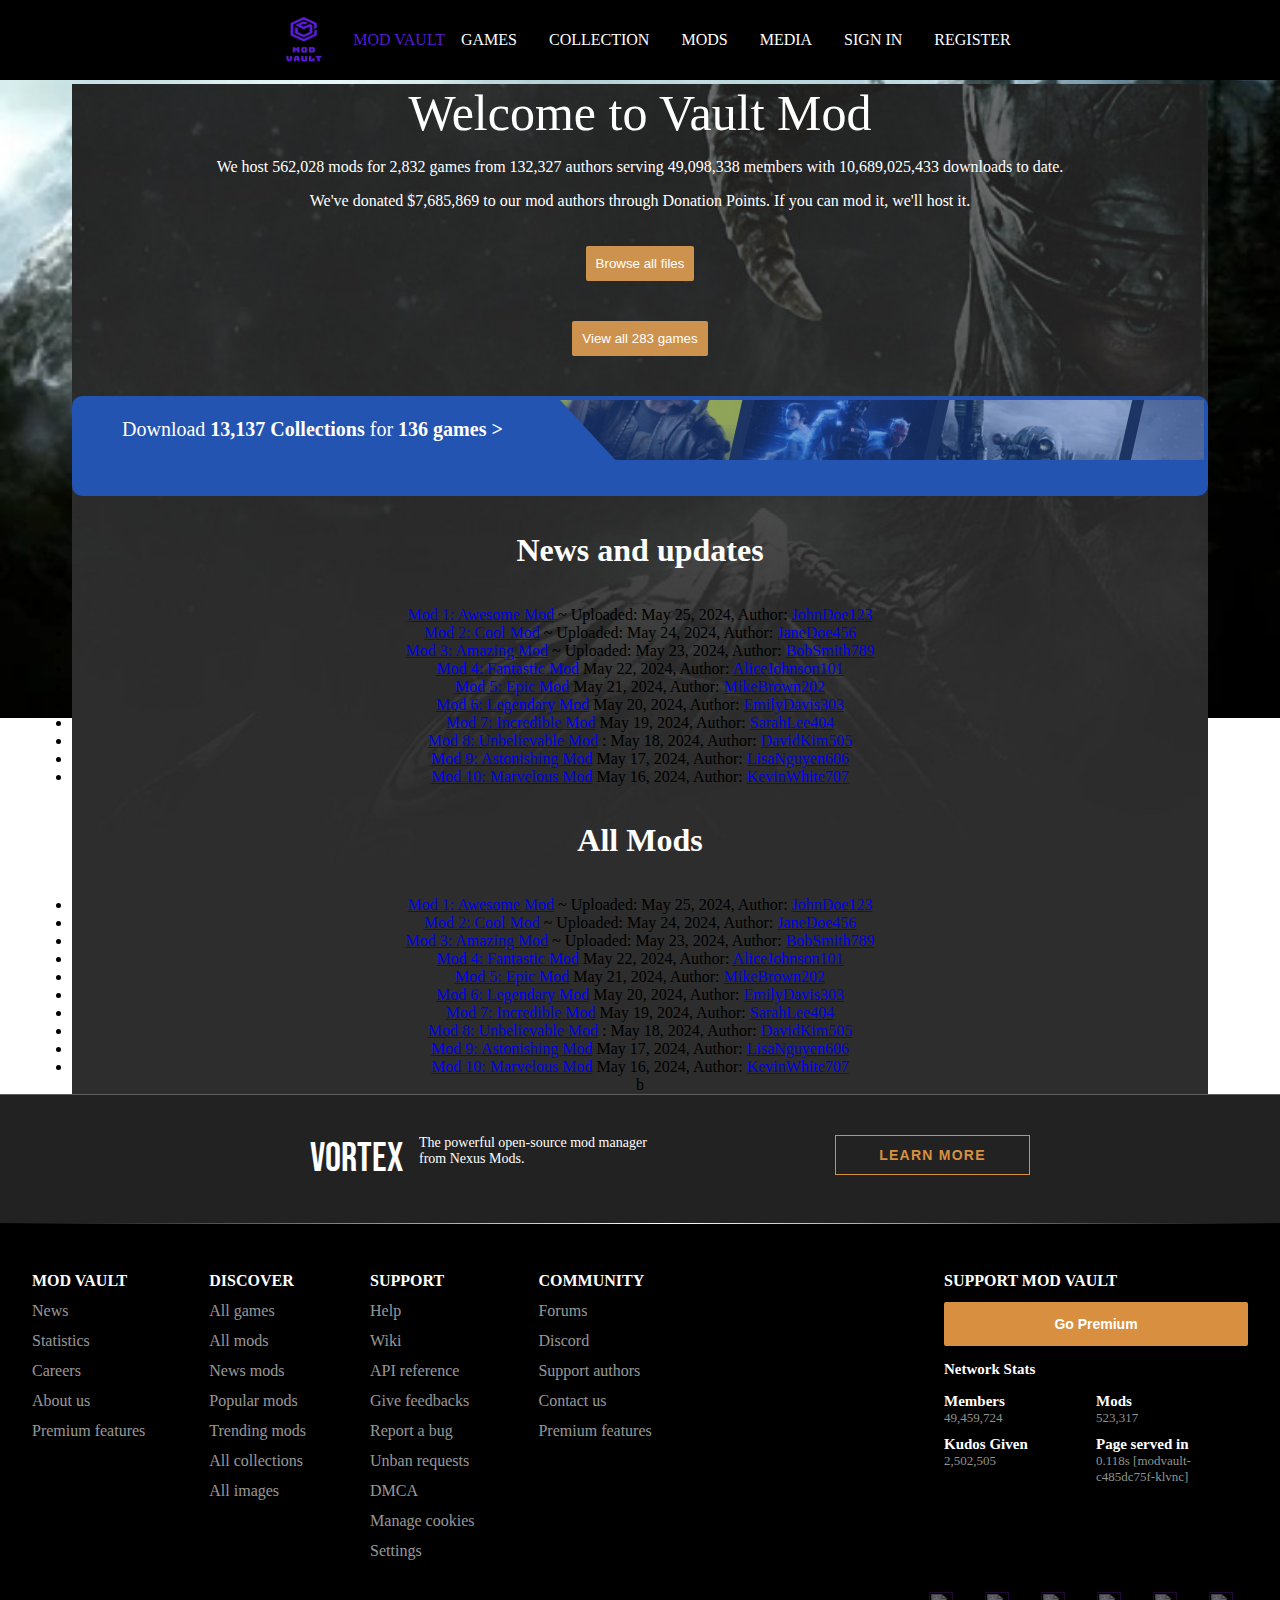
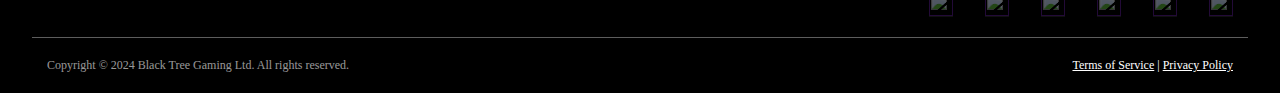
==== commit bc932459: "fix" ====
--- a/index.html
+++ b/index.html
@@ -25,15 +25,43 @@
           <a href="#collection" class="navbar-item navbar-button">COLLECTION</a>
           <a href="#mods" class="navbar-item navbar-button">MODS</a>
           <a href="#media" class="navbar-item navbar-button">MEDIA</a>
-          <div id="auth-link">
-            <a href="signin.html" class="navbar-item navbar-button">SIGN IN</a>
-            <a href="signup.html" class="navbar-item navbar-button">REGISTER</a>
-          </div>
+          <a href="signin.html" class="navbar-item navbar-button">SIGN IN</a>
+          <a href="signup.html" class="navbar-item navbar-button">REGISTER</a>
         </div>
       </div>
     </div>
   </div>
-  
+  <!-- <div class="container">
+    <div class="third">
+      <img src="./image/bg 3.image.jpg" alt="Name1">
+      <h4>Badur's Gate 3</h4>
+    </div>
+
+    <div class="third">
+      <img src="./image/fallout_new_vegas.image.jpg" alt="Name1">
+      <h4>Fallout New Vegas</h4>
+    </div>
+
+    <div class="third">
+      <img src="./image/the_elder_scrolls_v_skyrim.jpg" alt="Name1">
+      <h4>Skyrim</h4>
+    </div>
+
+    <div class="third">
+      <img src="./image/FO 4.image.jpg" alt="Name1">
+      <h4>Fallout 4</h4>
+    </div>
+
+    <div class="third">
+      <img src="./image/Cyberpunk-2077.image.jpg" alt="Name1">
+      <h4>Cyberpunk 2077</h4>
+    </div>
+
+    <div class="third">
+      <img src="./image/mount-and-blade-2-bannerlord.image.jpeg" alt="Name1">
+      <h4>Mount and Blade 2 Bannerlord</h4>
+    </div>
+  </div> -->
 
   <div style="padding: 84px 72px 0 72px" class="container-fluid margin-fix">
     <div class="px-3 section-1">
@@ -50,204 +78,111 @@
       </a>
     <div class="databg">
       <div class="line">
-        <div class="user-profile-menu-icon-collections"></div>
-      <a>  Download <span class="indam">13,137 Collections </span>for<span class="indam"> 136 games ></span></a>
-      </div>
+      <a> <div class="user-profile-menu-icon-collections"></div> Download <span class="indam">13,137 Collections </span>for<span class="indam"> 136 games ></span></a>
+    </div>
       <div class="load"> 
         <img src="/image/collections-banner-splash.webp" alt="">
       </div> 
         
-    </div>
-      <div>
+        </div>
+        <div>
         <h1 class="tild">News and updates</h1>
       </div>
-      <div class="tiles">
-        <div class="mod-tile">
-          <div class="image_figure">
-            <img src="https://staticdelivery.nexusmods.com/mods/1151/images/thumbnails/83504/83504-1716658492-1965182565.png">
-          </div>
-          <div class="tile-desc">
-            <div class="tile-content">
-              <div class="tile-name"><a href="https://www.nexusmods.com/fallout4/mods/83504">Institute Power Armor Redux - Spanish</a></div>
-              <div class="meta clearfix">
-              <div class="category">
-              <a href="https://www.nexusmods.com/fallout4">Fallout 4</a> »
-              <a href="https://www.nexusmods.com/fallout4/mods/categories/53/">Power Armour</a>
-              </div>
-              <time class="date" datetime="2024-05-25 18:39"> <span class="label">Uploaded: </span>
-              25 May 2024 </time>
-              <div class="date"><span class="label">Last Update:</span> 25 May 2024</div>
-              <div class="realauthor"><span class="label">Author: </span> KoRuTaKu - M150</div>
-              <div class="author"><span class="label">Uploader: </span> <a href="https://www.nexusmods.com/users/121928268">VellokMillion</a></div>
-              </div>
-                  <div class="desc">
-                    Versión Redux de la Servoarmadura del Instituto de M150, convirtiéndola en algo más que una simple caja sobre un edificio, ahora en español. </div>
-              </div>
-          </div>
-        </div>
-        <div class="mod-tile">
-          <div class="image_figure">
-            <img src="https://staticdelivery.nexusmods.com/mods/6169/images/thumbnails/86/86-1716658133-590808601.jpeg">
-          </div>
-          <div class="tile-desc">
-            <div class="tile-content">
-              <div class="tile-name"><a href="https://www.nexusmods.com/fallout4/mods/83504">Institute Power Armor Redux - Spanish</a></div>
-              <div class="meta clearfix">
-              <div class="category">
-              <a href="https://www.nexusmods.com/fallout4">Fallout 4</a> »
-              <a href="https://www.nexusmods.com/fallout4/mods/categories/53/">Power Armour</a>
-              </div>
-              <time class="date" datetime="2024-05-25 18:39"> <span class="label">Uploaded: </span>
-              25 May 2024 </time>
-              <div class="date"><span class="label">Last Update:</span> 25 May 2024</div>
-              <div class="realauthor"><span class="label">Author: </span> KoRuTaKu - M150</div>
-              <div class="author"><span class="label">Uploader: </span> <a href="https://www.nexusmods.com/users/121928268">VellokMillion</a></div>
-              </div>
-                  <div class="desc">
-                    Versión Redux de la Servoarmadura del Instituto de M150, convirtiéndola en algo más que una simple caja sobre un edificio, ahora en español. </div>
-              </div>
-          </div>
-        </div>
-        <div class="mod-tile">
-          <div class="image_figure">
-            <img src="	https://staticdelivery.nexusmods.com/mods/482/images/thumbnails/1273/1273-1716657988-718338472.jpeg">
-          </div>
-          <div class="tile-desc">
-            <div class="tile-content">
-              <div class="tile-name"><a href="https://www.nexusmods.com/fallout4/mods/83504">Institute Power Armor Redux - Spanish</a></div>
-              <div class="meta clearfix">
-              <div class="category">
-              <a href="https://www.nexusmods.com/fallout4">Fallout 4</a> »
-              <a href="https://www.nexusmods.com/fallout4/mods/categories/53/">Power Armour</a>
-              </div>
-              <time class="date" datetime="2024-05-25 18:39"> <span class="label">Uploaded: </span>
-              25 May 2024 </time>
-              <div class="date"><span class="label">Last Update:</span> 25 May 2024</div>
-              <div class="realauthor"><span class="label">Author: </span> KoRuTaKu - M150</div>
-              <div class="author"><span class="label">Uploader: </span> <a href="https://www.nexusmods.com/users/121928268">VellokMillion</a></div>
-              </div>
-                  <div class="desc">
-                    Versión Redux de la Servoarmadura del Instituto de M150, convirtiéndola en algo más que una simple caja sobre un edificio, ahora en español. </div>
-              </div>
-          </div>
-        </div>
-        <div class="mod-tile">
-          <div class="image_figure">
-            <img src="https://staticdelivery.nexusmods.com/mods/3858/images/thumbnails/304/304-1716657788-1825893837.png">
-          </div>
-          <div class="tile-desc">
-            <div class="tile-content">
-              <div class="tile-name"><a href="https://www.nexusmods.com/fallout4/mods/83504">Institute Power Armor Redux - Spanish</a></div>
-              <div class="meta clearfix">
-              <div class="category">
-              <a href="https://www.nexusmods.com/fallout4">Fallout 4</a> »
-              <a href="https://www.nexusmods.com/fallout4/mods/categories/53/">Power Armour</a>
-              </div>
-              <time class="date" datetime="2024-05-25 18:39"> <span class="label">Uploaded: </span>
-              25 May 2024 </time>
-              <div class="date"><span class="label">Last Update:</span> 25 May 2024</div>
-              <div class="realauthor"><span class="label">Author: </span> KoRuTaKu - M150</div>
-              <div class="author"><span class="label">Uploader: </span> <a href="https://www.nexusmods.com/users/121928268">VellokMillion</a></div>
-              </div>
-                  <div class="desc">
-                    Versión Redux de la Servoarmadura del Instituto de M150, convirtiéndola en algo más que una simple caja sobre un edificio, ahora en español. </div>
-              </div>
-          </div>
-        </div>
-        <div class="mod-tile">
-          <div class="image_figure">
-            <img src="https://staticdelivery.nexusmods.com/mods/1704/images/thumbnails/120249/120249-1716657434-1478930363.jpeg">
-          </div>
-          <div class="tile-desc">
-            <div class="tile-content">
-              <div class="tile-name"><a href="https://www.nexusmods.com/fallout4/mods/83504">Institute Power Armor Redux - Spanish</a></div>
-              <div class="meta clearfix">
-              <div class="category">
-              <a href="https://www.nexusmods.com/fallout4">Fallout 4</a> »
-              <a href="https://www.nexusmods.com/fallout4/mods/categories/53/">Power Armour</a>
-              </div>
-              <time class="date" datetime="2024-05-25 18:39"> <span class="label">Uploaded: </span>
-              25 May 2024 </time>
-              <div class="date"><span class="label">Last Update:</span> 25 May 2024</div>
-              <div class="realauthor"><span class="label">Author: </span> KoRuTaKu - M150</div>
-              <div class="author"><span class="label">Uploader: </span> <a href="https://www.nexusmods.com/users/121928268">VellokMillion</a></div>
-              </div>
-                  <div class="desc">
-                    Versión Redux de la Servoarmadura del Instituto de M150, convirtiéndola en algo más que una simple caja sobre un edificio, ahora en español. </div>
-              </div>
-          </div>
-        </div>
-        <div class="mod-tile">
-          <div class="image_figure">
-            <img src="https://staticdelivery.nexusmods.com/mods/1303/images/thumbnails/24476/24476-1716657235-1254189346.png">
-          </div>
-          <div class="tile-desc">
-            <div class="tile-content">
-              <div class="tile-name"><a href="https://www.nexusmods.com/fallout4/mods/83504">Institute Power Armor Redux - Spanish</a></div>
-              <div class="meta clearfix">
-              <div class="category">
-              <a href="https://www.nexusmods.com/fallout4">Fallout 4</a> »
-              <a href="https://www.nexusmods.com/fallout4/mods/categories/53/">Power Armour</a>
-              </div>
-              <time class="date" datetime="2024-05-25 18:39"> <span class="label">Uploaded: </span>
-              25 May 2024 </time>
-              <div class="date"><span class="label">Last Update:</span> 25 May 2024</div>
-              <div class="realauthor"><span class="label">Author: </span> KoRuTaKu - M150</div>
-              <div class="author"><span class="label">Uploader: </span> <a href="https://www.nexusmods.com/users/121928268">VellokMillion</a></div>
-              </div>
-                  <div class="desc">
-                    Versión Redux de la Servoarmadura del Instituto de M150, convirtiéndola en algo más que una simple caja sobre un edificio, ahora en español. </div>
-              </div>
-          </div>
-        </div>
-        <div class="mod-tile">
-          <div class="image_figure">
-            <img src="https://staticdelivery.nexusmods.com/mods/3474/images/thumbnails/9822/9822-1716657210-687958379.png">
-          </div>
-          <div class="tile-desc">
-            <div class="tile-content">
-              <div class="tile-name"><a href="https://www.nexusmods.com/fallout4/mods/83504">Institute Power Armor Redux - Spanish</a></div>
-              <div class="meta clearfix">
-              <div class="category">
-              <a href="https://www.nexusmods.com/fallout4">Fallout 4</a> »
-              <a href="https://www.nexusmods.com/fallout4/mods/categories/53/">Power Armour</a>
-              </div>
-              <time class="date" datetime="2024-05-25 18:39"> <span class="label">Uploaded: </span>
-              25 May 2024 </time>
-              <div class="date"><span class="label">Last Update:</span> 25 May 2024</div>
-              <div class="realauthor"><span class="label">Author: </span> KoRuTaKu - M150</div>
-              <div class="author"><span class="label">Uploader: </span> <a href="https://www.nexusmods.com/users/121928268">VellokMillion</a></div>
-              </div>
-                  <div class="desc">
-                    Versión Redux de la Servoarmadura del Instituto de M150, convirtiéndola en algo más que una simple caja sobre un edificio, ahora en español. </div>
-              </div>
-          </div>
-        </div>
-        <div class="mod-tile">
-          <div class="image_figure">
-            <img src="https://staticdelivery.nexusmods.com/mods/1704/images/thumbnails/120246/120246-1716652761-424096210.png">
-          </div>
-          <div class="tile-desc">
-            <div class="tile-content">
-              <div class="tile-name"><a href="https://www.nexusmods.com/fallout4/mods/83504">Institute Power Armor Redux - Spanish</a></div>
-              <div class="meta clearfix">
-              <div class="category">
-              <a href="https://www.nexusmods.com/fallout4">Fallout 4</a> »
-              <a href="https://www.nexusmods.com/fallout4/mods/categories/53/">Power Armour</a>
-              </div>
-              <time class="date" datetime="2024-05-25 18:39"> <span class="label">Uploaded: </span>
-              25 May 2024 </time>
-              <div class="date"><span class="label">Last Update:</span> 25 May 2024</div>
-              <div class="realauthor"><span class="label">Author: </span> KoRuTaKu - M150</div>
-              <div class="author"><span class="label">Uploader: </span> <a href="https://www.nexusmods.com/users/121928268">VellokMillion</a></div>
-              </div>
-                  <div class="desc">
-                    Versión Redux de la Servoarmadura del Instituto de M150, convirtiéndola en algo más que una simple caja sobre un edificio, ahora en español. </div>
-              </div>
-          </div>
-        </div>
-      </div>
-      
+      <li class="mod-entry">
+        <div></div>
+				<a href="#"><img src="" alt="">Mod 1: Awesome Mod</a>
+				<span class="mod-info">~ Uploaded: May 25, 2024, Author: <a href="#">JohnDoe123</a></span>
+        <i class=""></i>
+			</li>
+			<li class="mod-entry">
+				<a href="#"><img src="" alt="">Mod 2: Cool Mod</a>
+				<span class="mod-info">~ Uploaded: May 24, 2024, Author: <a href="#">JaneDoe456</a></span>
+			</li>
+			<li class="mod-entry">
+				<a href="#"><img src="" alt="">Mod 3: Amazing Mod</a>
+				<span class="mod-info">~ Uploaded: May 23, 2024, Author: <a href="#">BobSmith789</a></span>
+			</li>
+			<li class="mod-entry">
+				<a href="#"><img src="" alt="">Mod 4: Fantastic Mod</a>
+				<span class="mod-info"> May 22, 2024, Author: <a href="#">AliceJohnson101</a></span>
+			</li>
+			<li class="mod-entry">
+				<a href="#"><img src="" alt="">Mod 5: Epic Mod</a>
+				<span class="mod-info"> May 21, 2024, Author: <a href="#">MikeBrown202</a></span>
+			</li>
+			<li class="mod-entry">
+				<a href="#"><img src="" alt="">Mod 6: Legendary Mod</a>
+				<span class="mod-info"> May 20, 2024, Author: <a href="#">EmilyDavis303</a></span>
+			</li>
+			<li class="mod-entry">
+				<a href="#"><img src="" alt="">Mod 7: Incredible Mod</a>
+				<span class="mod-info"> May 19, 2024, Author: <a href="#">SarahLee404</a></span>
+			</li>
+			<li class="mod-entry">
+				<a href="#"><img src="" alt="">Mod 8: Unbelievable Mod</a>
+				<span class="mod-info">: May 18, 2024, Author: <a href="#">DavidKim505</a></span>
+			</li>
+			<li class="mod-entry">
+				<a href="#"><img src="" alt="">Mod 9: Astonishing Mod</a>
+				<span class="mod-info"> May 17, 2024, Author: <a href="#">LisaNguyen606</a></span>
+			</li>
+			<li class="mod-entry">
+				<a href="#"><img src="" alt="">Mod 10: Marvelous Mod</a>
+				<span class="mod-info">  May 16, 2024, Author: <a href="#">KevinWhite707</a></span>
+			</li>
+		</ul>
+	</section>
+
+  <div>
+    <h1 class="tild">All Mods</h1>
+  </div>
+  <li class="mod-entry">
+    <div></div>
+    <a href="#"><img src="" alt="">Mod 1: Awesome Mod</a>
+    <span class="mod-info">~ Uploaded: May 25, 2024, Author: <a href="#">JohnDoe123</a></span>
+    <i class=""></i>
+  </li>
+  <li class="mod-entry">
+    <a href="#"><img src="" alt="">Mod 2: Cool Mod</a>
+    <span class="mod-info">~ Uploaded: May 24, 2024, Author: <a href="#">JaneDoe456</a></span>
+  </li>
+  <li class="mod-entry">
+    <a href="#"><img src="" alt="">Mod 3: Amazing Mod</a>
+    <span class="mod-info">~ Uploaded: May 23, 2024, Author: <a href="#">BobSmith789</a></span>
+  </li>
+  <li class="mod-entry">
+    <a href="#"><img src="" alt="">Mod 4: Fantastic Mod</a>
+    <span class="mod-info"> May 22, 2024, Author: <a href="#">AliceJohnson101</a></span>
+  </li>
+  <li class="mod-entry">
+    <a href="#"><img src="" alt="">Mod 5: Epic Mod</a>
+    <span class="mod-info"> May 21, 2024, Author: <a href="#">MikeBrown202</a></span>
+  </li>
+  <li class="mod-entry">
+    <a href="#"><img src="" alt="">Mod 6: Legendary Mod</a>
+    <span class="mod-info"> May 20, 2024, Author: <a href="#">EmilyDavis303</a></span>
+  </li>
+  <li class="mod-entry">
+    <a href="#"><img src="" alt="">Mod 7: Incredible Mod</a>
+    <span class="mod-info"> May 19, 2024, Author: <a href="#">SarahLee404</a></span>
+  </li>
+  <li class="mod-entry">
+    <a href="#"><img src="" alt="">Mod 8: Unbelievable Mod</a>
+    <span class="mod-info">: May 18, 2024, Author: <a href="#">DavidKim505</a></span>
+  </li>
+  <li class="mod-entry">
+    <a href="#"><img src="" alt="">Mod 9: Astonishing Mod</a>
+    <span class="mod-info"> May 17, 2024, Author: <a href="#">LisaNguyen606</a></span>
+  </li>
+  <li class="mod-entry">
+    <a href="#"><img src="" alt="">Mod 10: Marvelous Mod</a>
+    <span class="mod-info">  May 16, 2024, Author: <a href="#">KevinWhite707</a></span>
+  </li>
+</ul>b
+</section>
+          </div>
+        </div>
+      </div>
     </div>
   </div>
 
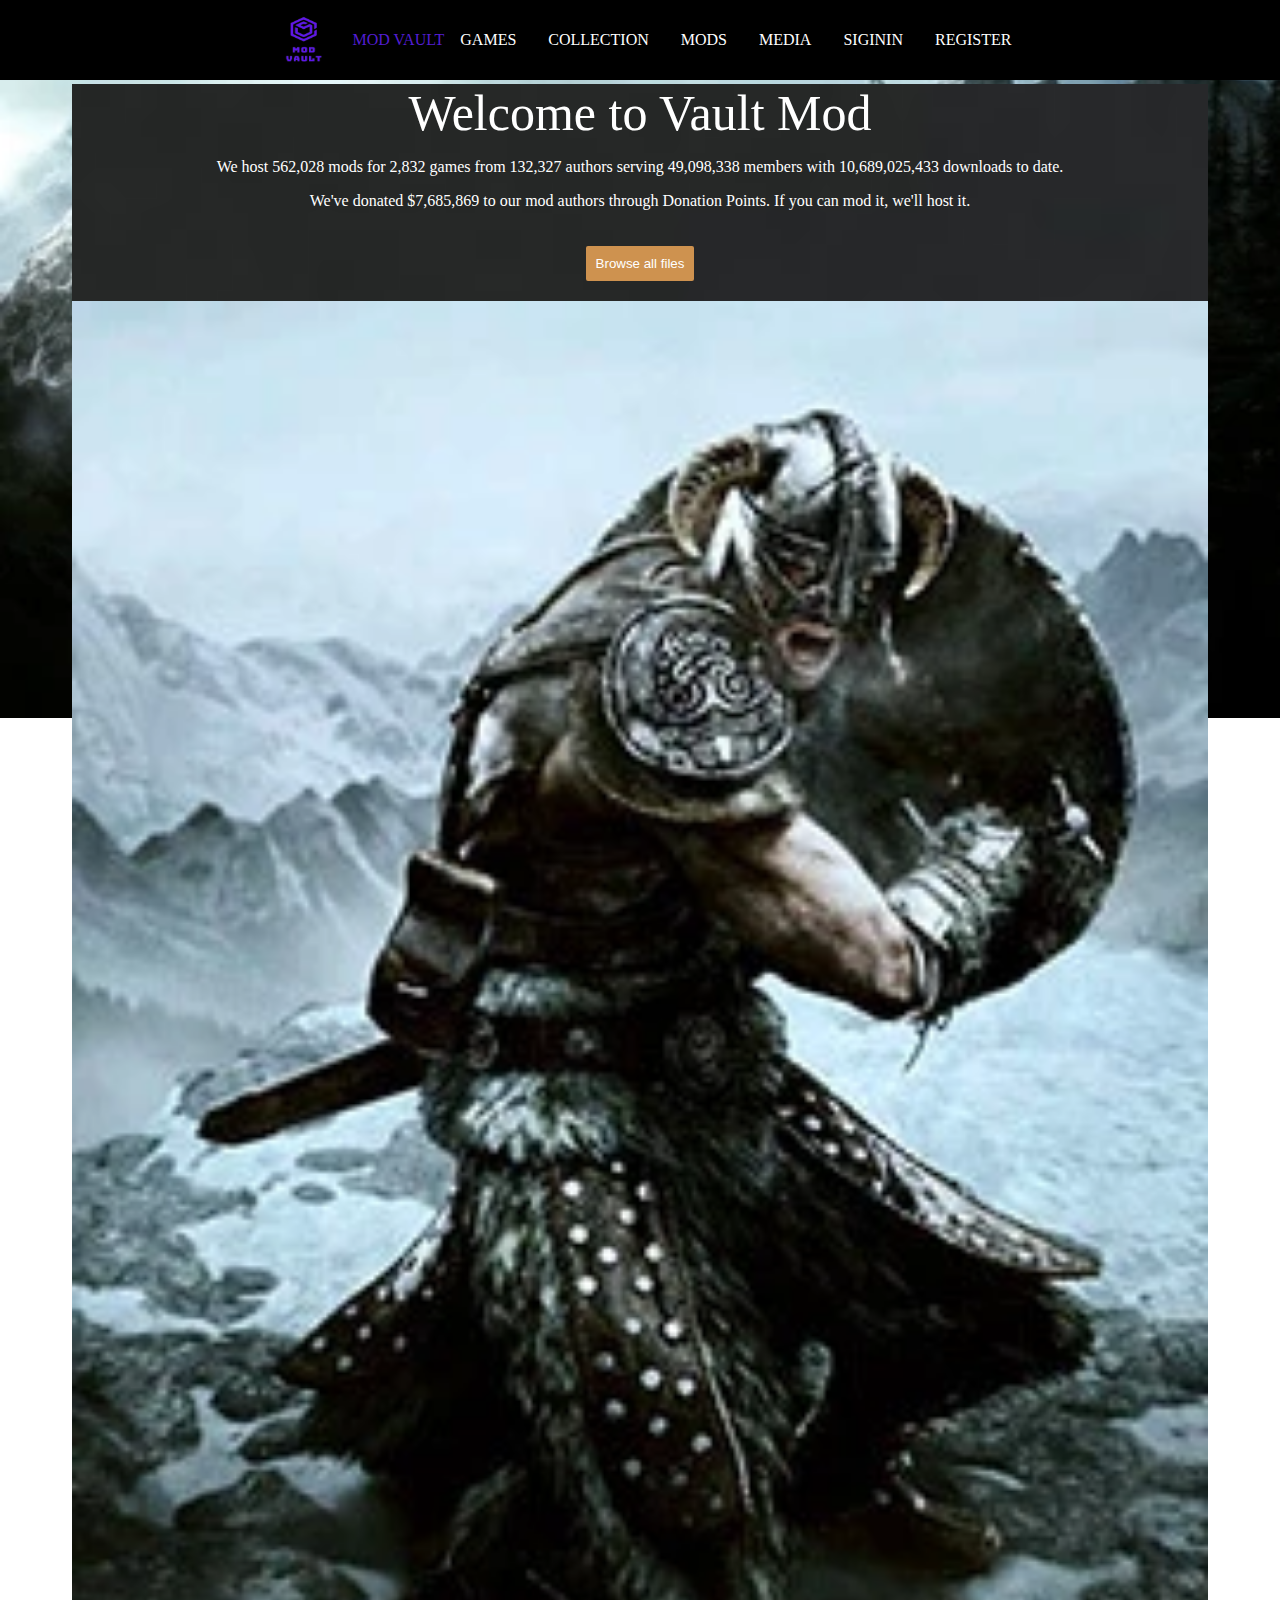
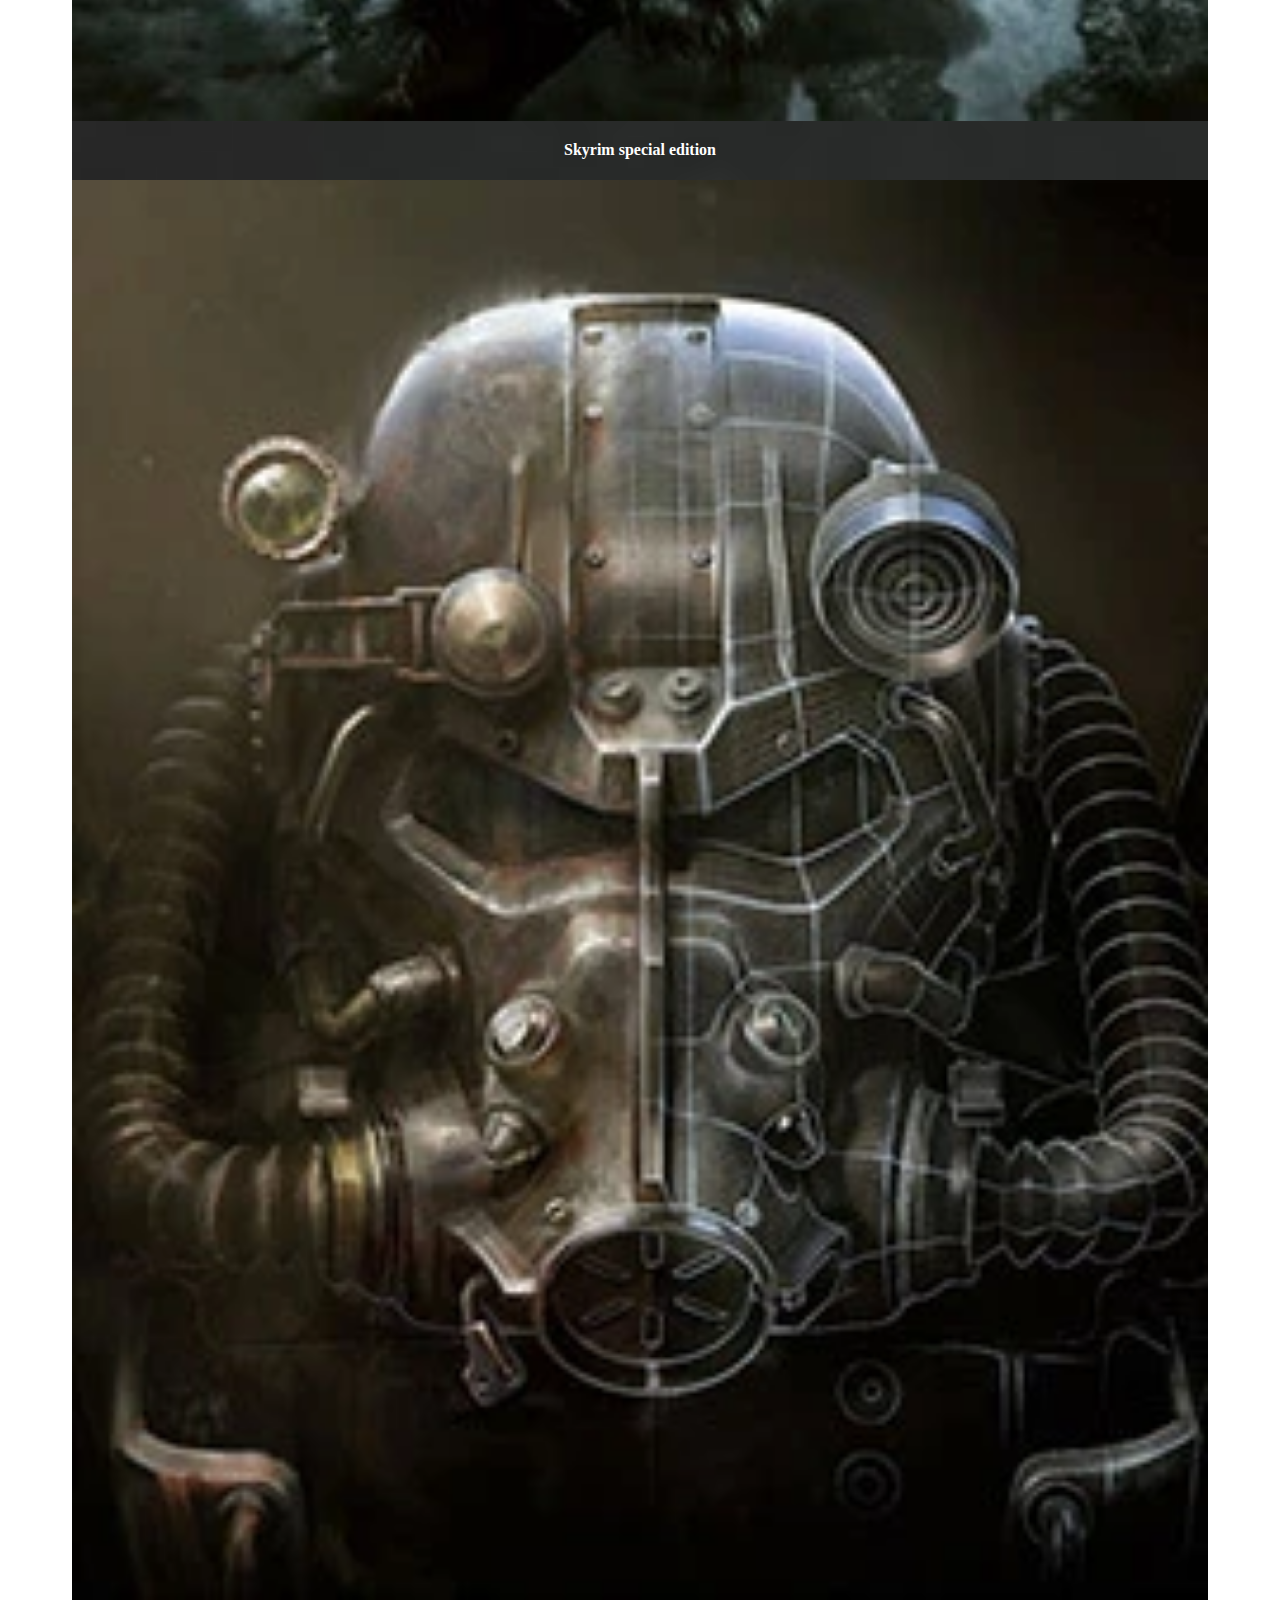
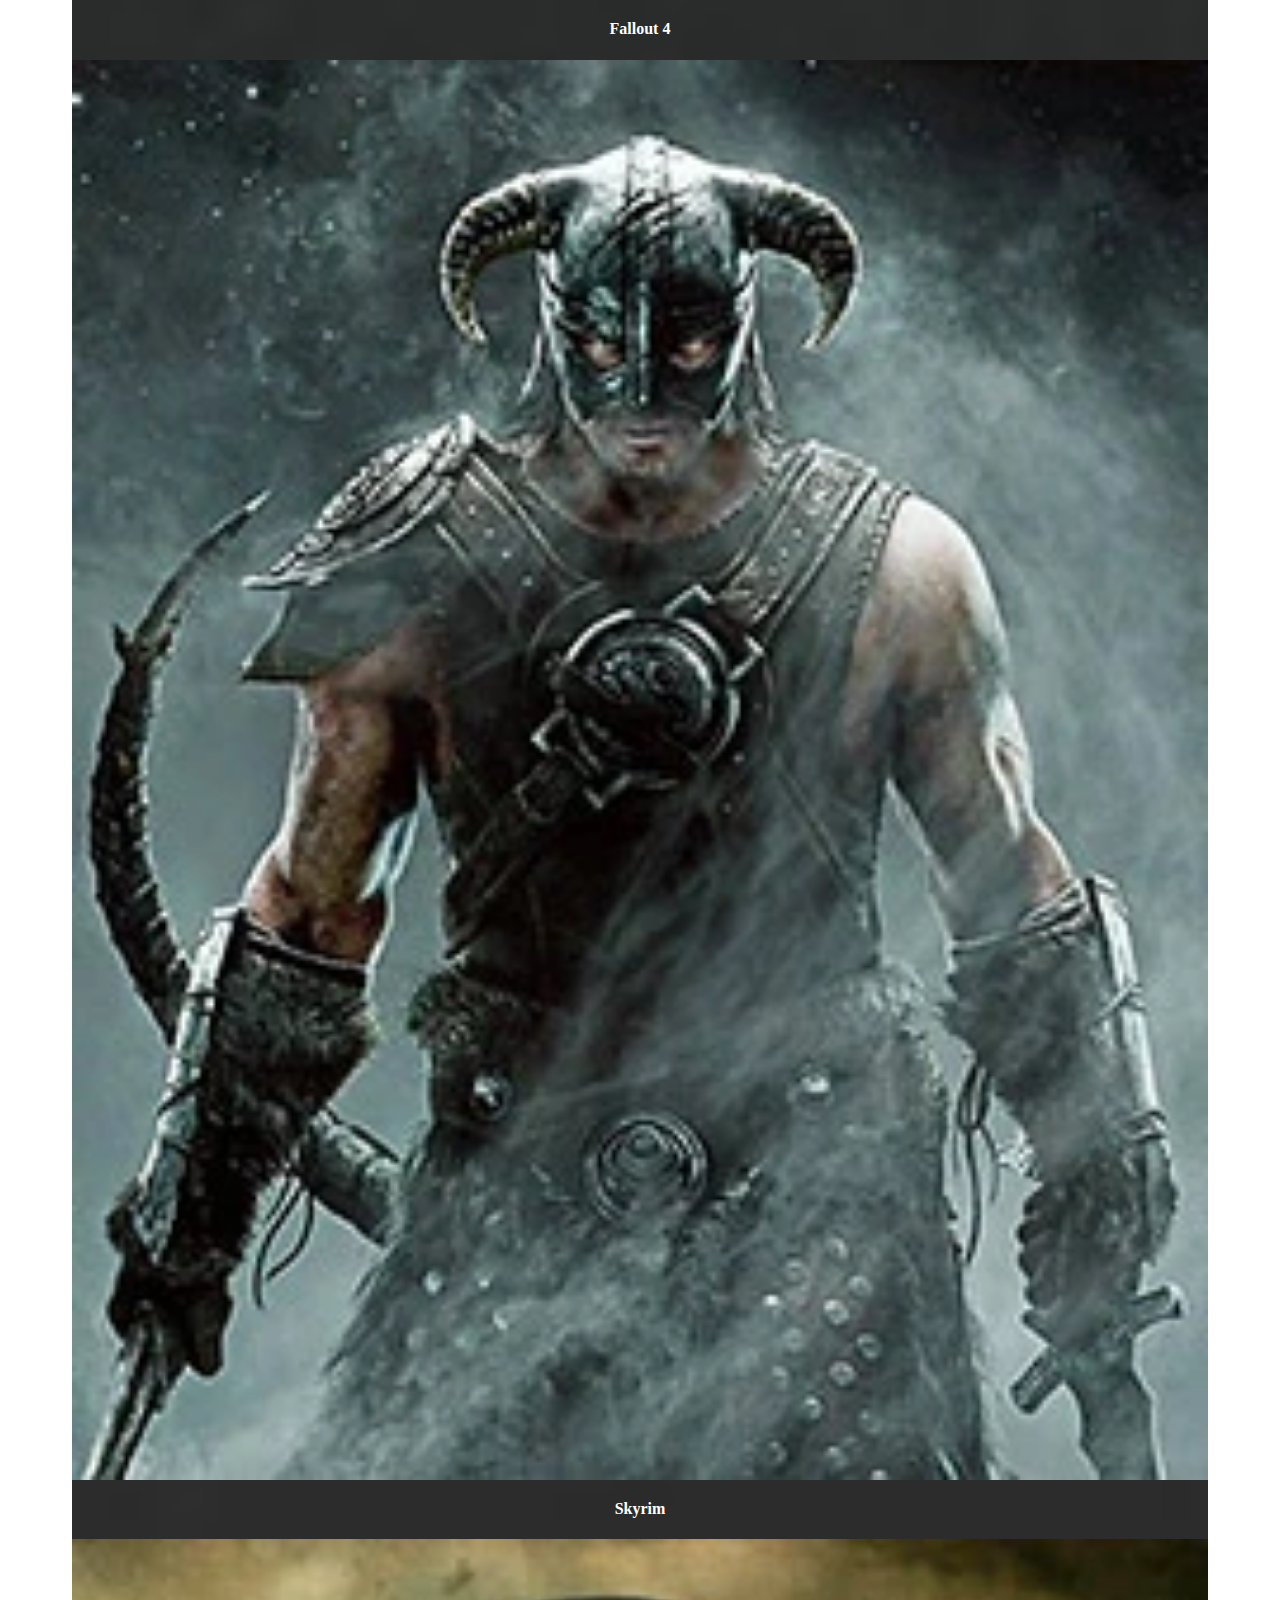
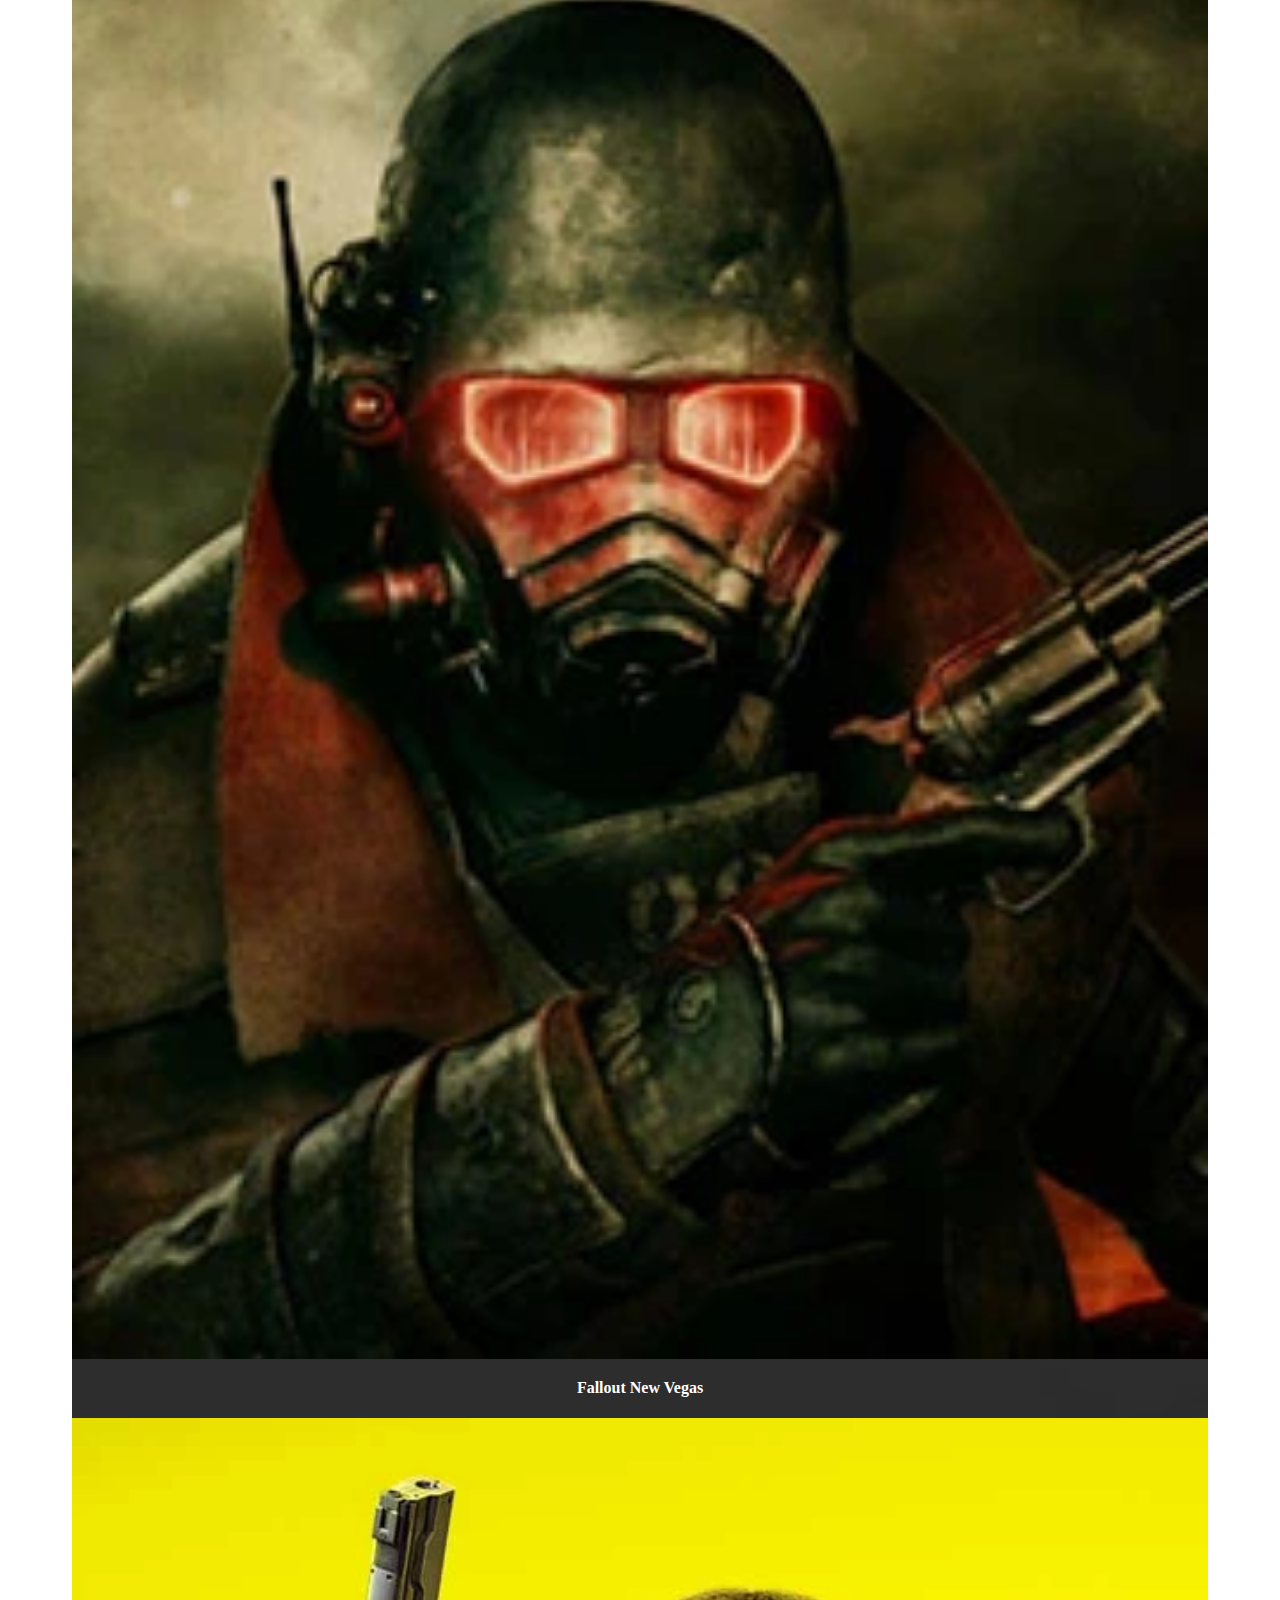
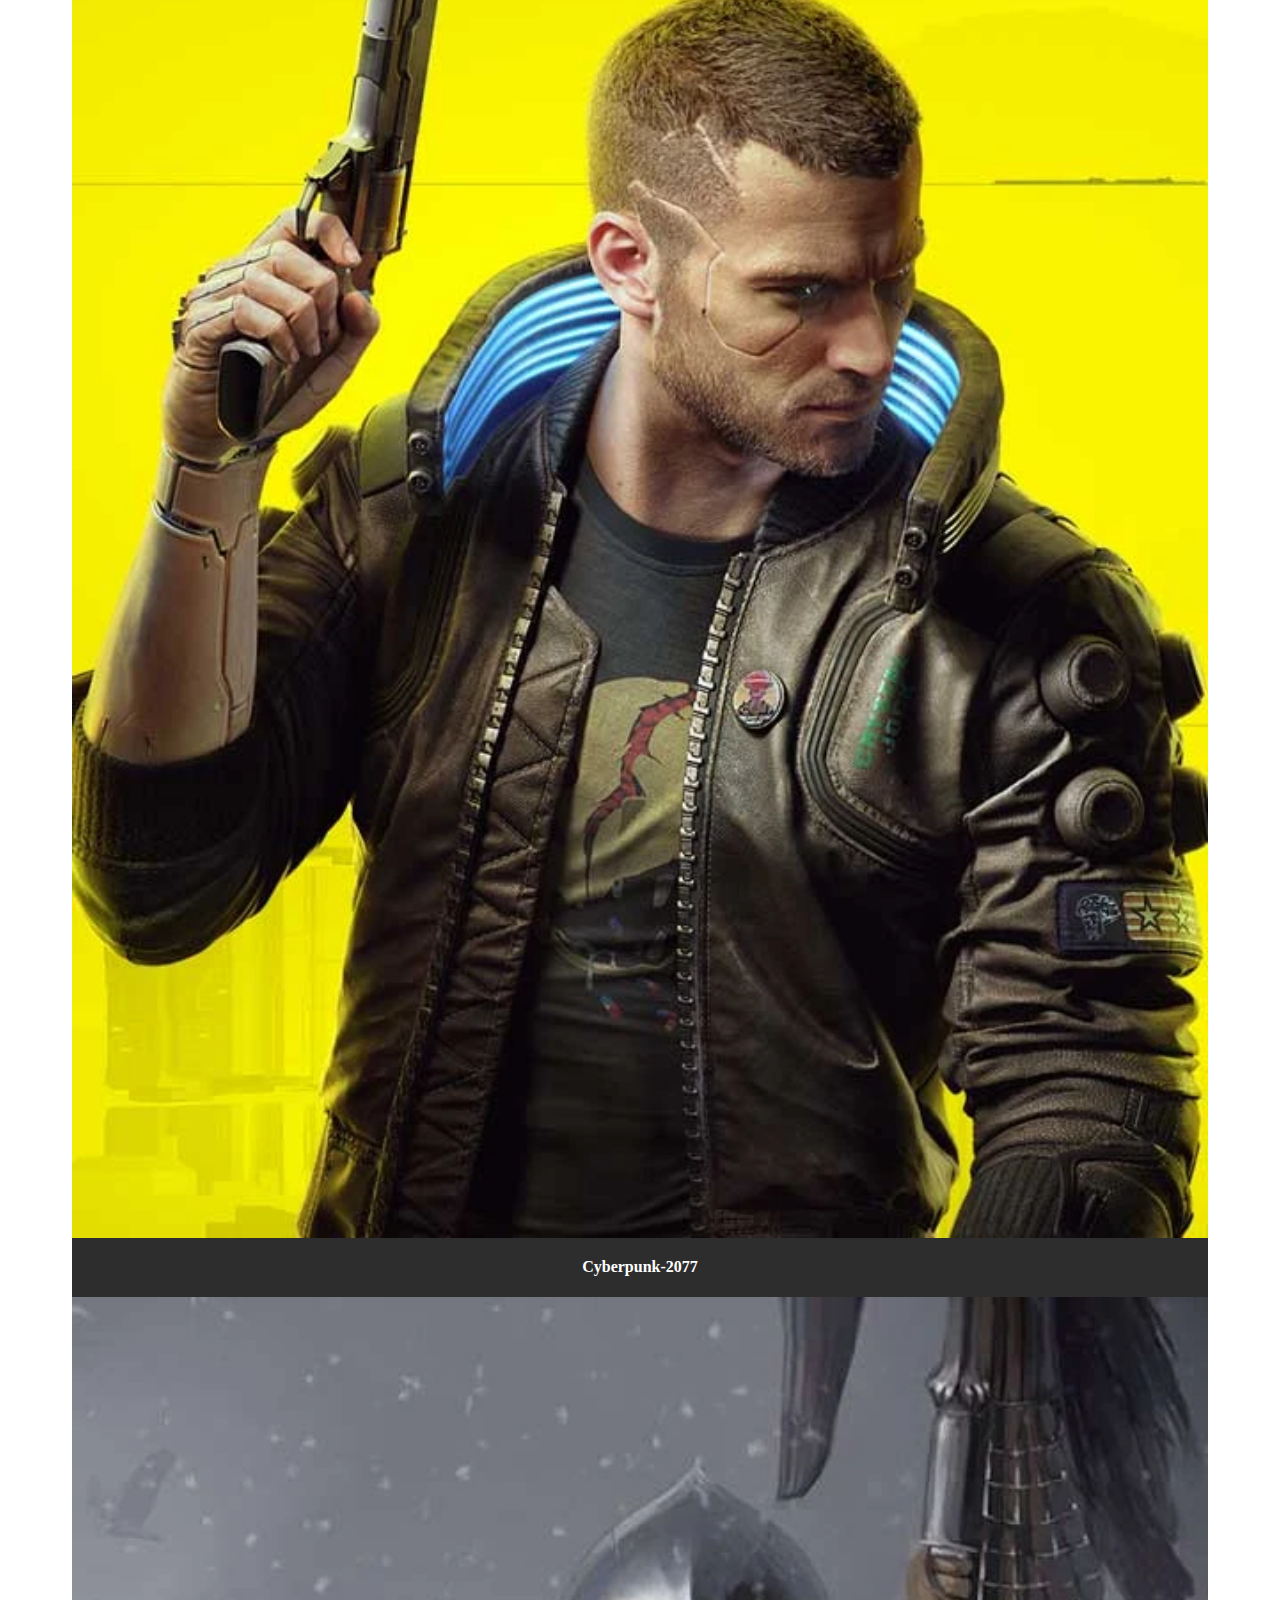
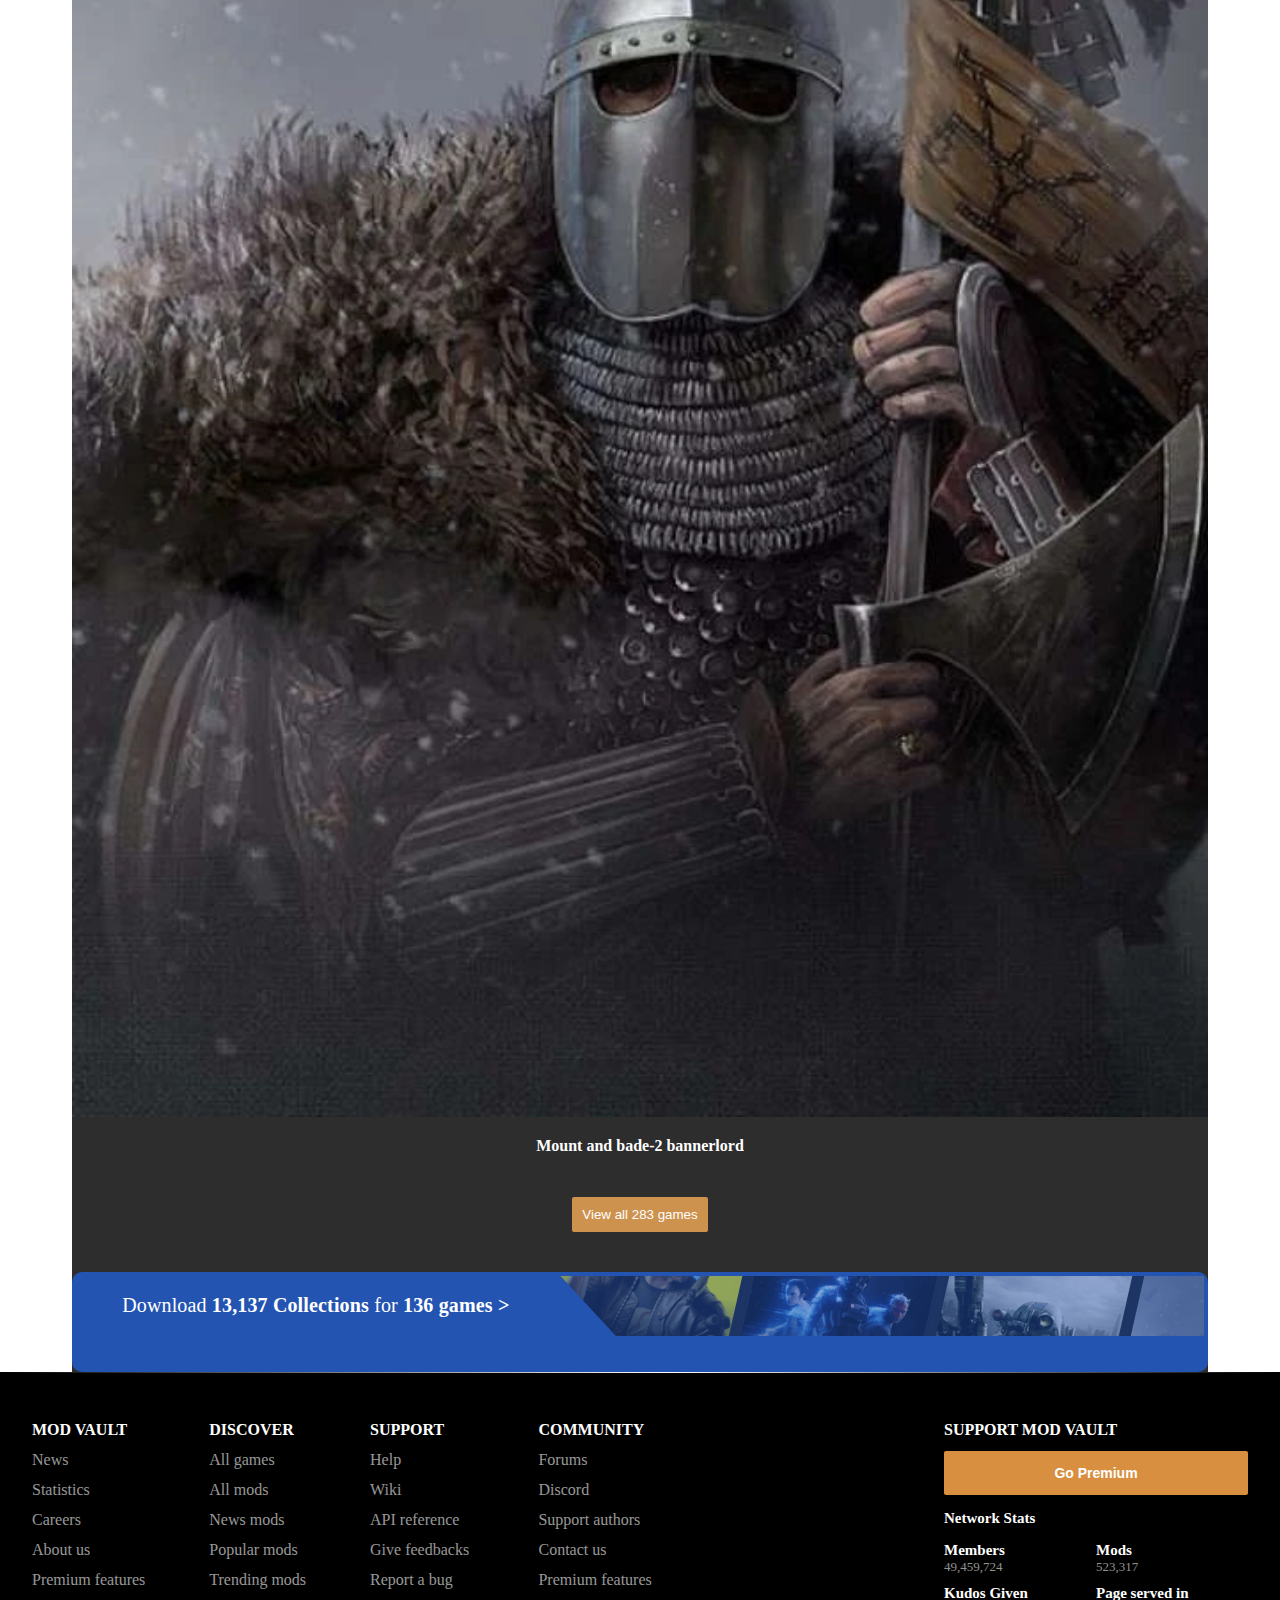
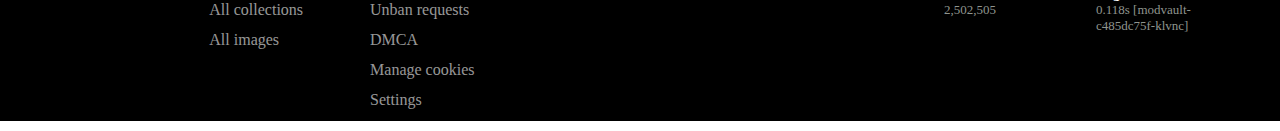
==== commit f3c5027f: "Merge branch 'main' of https://github.com/Mikekhoi/SPCKJSI-Kiet-Khoi" ====
--- a/index.html
+++ b/index.html
@@ -1,17 +1,13 @@
 <!DOCTYPE html>
 <html lang="en">
+<link rel="stylesheet" href="./css/index.css">
 
 <head>
   <meta charset="UTF-8">
   <meta name="viewport" content="width=device-width, initial-scale=1.0">
-  <title>Home</title>
-  <link rel="stylesheet" href="./css/index.css">
+  <title>Document</title>
   <link rel="stylesheet" href="https://cdn.jsdelivr.net/npm/bootstrap@4.6.2/dist/css/bootstrap.min.css"
     integrity="sha384-xOolHFLEh07PJGoPkLv1IbcEPTNtaed2xpHsD9ESMhqIYd0nLMwNLD69Npy4HI+N" crossorigin="anonymous">
-    <link rel="preconnect" href="https://fonts.googleapis.com">
-<link rel="preconnect" href="https://fonts.gstatic.com" crossorigin>
-<link href="https://fonts.googleapis.com/css2?family=Bebas+Neue&display=swap" rel="stylesheet">
-
 </head>
 
 <body>
@@ -19,13 +15,13 @@
     <div class="header">
       <div class="navbar-collapse" id="navbarSupportedContent">
         <div class="nav">
-          <img class="logo" src="/image/Tím_Hiện_đại_Logo_Công_nghệ___Trò_chơi-removebg-preview.png" alt="" sizes="" srcset="">
+          <img src="/image/Tím_Hiện_đại_Logo_Công_nghệ___Trò_chơi-removebg-preview.png" alt="" sizes="" srcset="">
           <a class="name" href="./index.html">MOD VAULT</a>
           <a href="#games" class="navbar-item navbar-button">GAMES</a>
           <a href="#collection" class="navbar-item navbar-button">COLLECTION</a>
           <a href="#mods" class="navbar-item navbar-button">MODS</a>
           <a href="#media" class="navbar-item navbar-button">MEDIA</a>
-          <a href="signin.html" class="navbar-item navbar-button">SIGN IN</a>
+          <a href="signin.html" class="navbar-item navbar-button">SIGININ</a>
           <a href="signup.html" class="navbar-item navbar-button">REGISTER</a>
         </div>
       </div>
@@ -71,134 +67,62 @@
       <p>We've donated $7,685,869 to our mod authors through Donation Points. If you can mod it, we'll host it.</p>
       <button class="amount">Browse all files</button>
 
-     <div class="row" id="game-list"></div>
-
-      <a href="./all.html">
-        <button class="amount" id="amount"> View all 283 games</button>
-      </a>
+      <div class="row">
+        <div class="col-lg-2 col-md-3 col-sm-6">
+          <div>
+            <img src="./image/tile_1704.webp" alt="">
+            <h4 class="game-title">Skyrim special edition</h4>
+          </div>
+        </div>
+        <div class="col-lg-2 col-md-3 col-sm-6">
+          <div>
+            <img src="/image/tile_1113.webp" alt="">
+            <h4 class="game-title">Fallout 4</h4>
+          </div>
+        </div>
+        <div class="col-lg-2 col-md-3 col-sm-6">
+          <div>
+            <img src="./image/tile_112.webp" alt="">
+            <h4 class="game-title">Skyrim</h4>
+          </div>
+        </div>
+        <div class="col-lg-2 col-md-3 col-sm-6">
+          <div>
+            <img src="./image/tile_114.webp" alt="">
+            <h4 class="game-title">Fallout New Vegas</h4>
+          </div>
+        </div>
+        <div class="col-lg-2 col-md-3 col-sm-6">
+          <div>
+            <img src="./image/tile_115.webp" alt="">
+            <h4 class="game-title">Cyberpunk-2077</h4>
+          </div>
+        </div>
+        <div class="col-lg-2 col-md-3 col-sm-6">
+          <div>
+            <img src="./image/tile_116.webp" alt="">
+            <h4 class="game-title">Mount and bade-2 bannerlord</h4>
+          </div>
+        </div>
+        
+      </div>
+      <div>
+        <button class="amount"> View all 283 games</button>
+      </div>
     <div class="databg">
       <div class="line">
-      <a> <div class="user-profile-menu-icon-collections"></div> Download <span class="indam">13,137 Collections </span>for<span class="indam"> 136 games ></span></a>
+      <a class="banner"> <div class="user-profile-menu-icon-collections"></div> Download <span class="indam">13,137 Collections </span>for<span class="indam"> 136 games ></span></a>
     </div>
       <div class="load"> 
         <img src="/image/collections-banner-splash.webp" alt="">
       </div> 
         
         </div>
-        <div>
-        <h1 class="tild">News and updates</h1>
-      </div>
-      <li class="mod-entry">
-        <div></div>
-				<a href="#"><img src="" alt="">Mod 1: Awesome Mod</a>
-				<span class="mod-info">~ Uploaded: May 25, 2024, Author: <a href="#">JohnDoe123</a></span>
-        <i class=""></i>
-			</li>
-			<li class="mod-entry">
-				<a href="#"><img src="" alt="">Mod 2: Cool Mod</a>
-				<span class="mod-info">~ Uploaded: May 24, 2024, Author: <a href="#">JaneDoe456</a></span>
-			</li>
-			<li class="mod-entry">
-				<a href="#"><img src="" alt="">Mod 3: Amazing Mod</a>
-				<span class="mod-info">~ Uploaded: May 23, 2024, Author: <a href="#">BobSmith789</a></span>
-			</li>
-			<li class="mod-entry">
-				<a href="#"><img src="" alt="">Mod 4: Fantastic Mod</a>
-				<span class="mod-info"> May 22, 2024, Author: <a href="#">AliceJohnson101</a></span>
-			</li>
-			<li class="mod-entry">
-				<a href="#"><img src="" alt="">Mod 5: Epic Mod</a>
-				<span class="mod-info"> May 21, 2024, Author: <a href="#">MikeBrown202</a></span>
-			</li>
-			<li class="mod-entry">
-				<a href="#"><img src="" alt="">Mod 6: Legendary Mod</a>
-				<span class="mod-info"> May 20, 2024, Author: <a href="#">EmilyDavis303</a></span>
-			</li>
-			<li class="mod-entry">
-				<a href="#"><img src="" alt="">Mod 7: Incredible Mod</a>
-				<span class="mod-info"> May 19, 2024, Author: <a href="#">SarahLee404</a></span>
-			</li>
-			<li class="mod-entry">
-				<a href="#"><img src="" alt="">Mod 8: Unbelievable Mod</a>
-				<span class="mod-info">: May 18, 2024, Author: <a href="#">DavidKim505</a></span>
-			</li>
-			<li class="mod-entry">
-				<a href="#"><img src="" alt="">Mod 9: Astonishing Mod</a>
-				<span class="mod-info"> May 17, 2024, Author: <a href="#">LisaNguyen606</a></span>
-			</li>
-			<li class="mod-entry">
-				<a href="#"><img src="" alt="">Mod 10: Marvelous Mod</a>
-				<span class="mod-info">  May 16, 2024, Author: <a href="#">KevinWhite707</a></span>
-			</li>
-		</ul>
-	</section>
-
-  <div>
-    <h1 class="tild">All Mods</h1>
+      </div>
+    </div>
   </div>
-  <li class="mod-entry">
-    <div></div>
-    <a href="#"><img src="" alt="">Mod 1: Awesome Mod</a>
-    <span class="mod-info">~ Uploaded: May 25, 2024, Author: <a href="#">JohnDoe123</a></span>
-    <i class=""></i>
-  </li>
-  <li class="mod-entry">
-    <a href="#"><img src="" alt="">Mod 2: Cool Mod</a>
-    <span class="mod-info">~ Uploaded: May 24, 2024, Author: <a href="#">JaneDoe456</a></span>
-  </li>
-  <li class="mod-entry">
-    <a href="#"><img src="" alt="">Mod 3: Amazing Mod</a>
-    <span class="mod-info">~ Uploaded: May 23, 2024, Author: <a href="#">BobSmith789</a></span>
-  </li>
-  <li class="mod-entry">
-    <a href="#"><img src="" alt="">Mod 4: Fantastic Mod</a>
-    <span class="mod-info"> May 22, 2024, Author: <a href="#">AliceJohnson101</a></span>
-  </li>
-  <li class="mod-entry">
-    <a href="#"><img src="" alt="">Mod 5: Epic Mod</a>
-    <span class="mod-info"> May 21, 2024, Author: <a href="#">MikeBrown202</a></span>
-  </li>
-  <li class="mod-entry">
-    <a href="#"><img src="" alt="">Mod 6: Legendary Mod</a>
-    <span class="mod-info"> May 20, 2024, Author: <a href="#">EmilyDavis303</a></span>
-  </li>
-  <li class="mod-entry">
-    <a href="#"><img src="" alt="">Mod 7: Incredible Mod</a>
-    <span class="mod-info"> May 19, 2024, Author: <a href="#">SarahLee404</a></span>
-  </li>
-  <li class="mod-entry">
-    <a href="#"><img src="" alt="">Mod 8: Unbelievable Mod</a>
-    <span class="mod-info">: May 18, 2024, Author: <a href="#">DavidKim505</a></span>
-  </li>
-  <li class="mod-entry">
-    <a href="#"><img src="" alt="">Mod 9: Astonishing Mod</a>
-    <span class="mod-info"> May 17, 2024, Author: <a href="#">LisaNguyen606</a></span>
-  </li>
-  <li class="mod-entry">
-    <a href="#"><img src="" alt="">Mod 10: Marvelous Mod</a>
-    <span class="mod-info">  May 16, 2024, Author: <a href="#">KevinWhite707</a></span>
-  </li>
-</ul>b
-</section>
-          </div>
-        </div>
-      </div>
-    </div>
-  </div>
 
   <footer>
-    <div class="bar">
-      <div class="bar-items">
-        <div class="bar-icon">
-          <div class="bar-icon-wrapper">
-            <img class="bar-icon-icon" src="https://www.nexusmods.com/assets/images/footer/Vortex.svg" alt="">
-            <div class="span">VORTEX</div>
-            <div class="bar-info">The powerful open-source mod manager from Nexus Mods.</div>
-          </div>
-        </div>
-        <button class="bar-btn">Learn more</button>
-      </div>
-    </div>
     <div class="footer">
       <div class="left-footer">
         <div class="">
@@ -328,42 +252,12 @@
               <div class="stat">0.118s [modvault-c485dc75f-klvnc]</div>
             </li>
           </ul>
-      </div>
-    </div>
-    <div class="content">
-      <div class="logo-wrapper"></div>
-      <div class="social-wrapper">
-        <a target="_blank" href="">
-          <img class="icon" src="https://www.nexusmods.com/assets/images/footer/Discord.svg" alt="">
-        </a>
-        <a target="_blank" href="">
-          <img class="icon" src="https://www.nexusmods.com/assets/images/footer/Twitter.svg" alt="">
-        </a>
-        <a target="_blank" href="">
-          <img class="icon" src="https://www.nexusmods.com/assets/images/footer/Facebook.svg" alt="">
-        </a>
-        <a target="_blank" href="">
-          <img class="icon" src="https://www.nexusmods.com/assets/images/footer/Youtube.svg" alt="">
-        </a>
-        <a target="_blank" href="">
-          <img class="icon" src="https://www.nexusmods.com/assets/images/footer/Instagram.svg" alt="">
-        </a>
-        <a target="_blank" href="">
-          <img class="icon" src="https://www.nexusmods.com/assets/images/footer/Reddit.svg" alt="">
-        </a>
-      </div>
-    </div>
-    <div class="copyrights">
-      <div class="copyrights-content">
-              <span class="rj-copyright">Copyright © 2024 Black Tree Gaming Ltd. All rights reserved.</span>
-      <div class="copyrights-link">
-        <a target="_blank" rel="noreferrer" href="https://help.nexusmods.com/article/18-terms-of-service">Terms of Service</a>
-          | 
-        <a target="_blank" rel="noreferrer" href="https://help.nexusmods.com/article/20-privacy-policy">Privacy Policy</a>
-      </div>
-      </div>
-    </div>
-
-    <script src="./js/index.js" type="module"></script>
-    <script src="./js/data.js" type="module"></script>
+        </div>
+        <div>
+          <div></div>
+          <div></div>
+          <div></div>
+        </div>
+      </div>
+    </div>
 </html>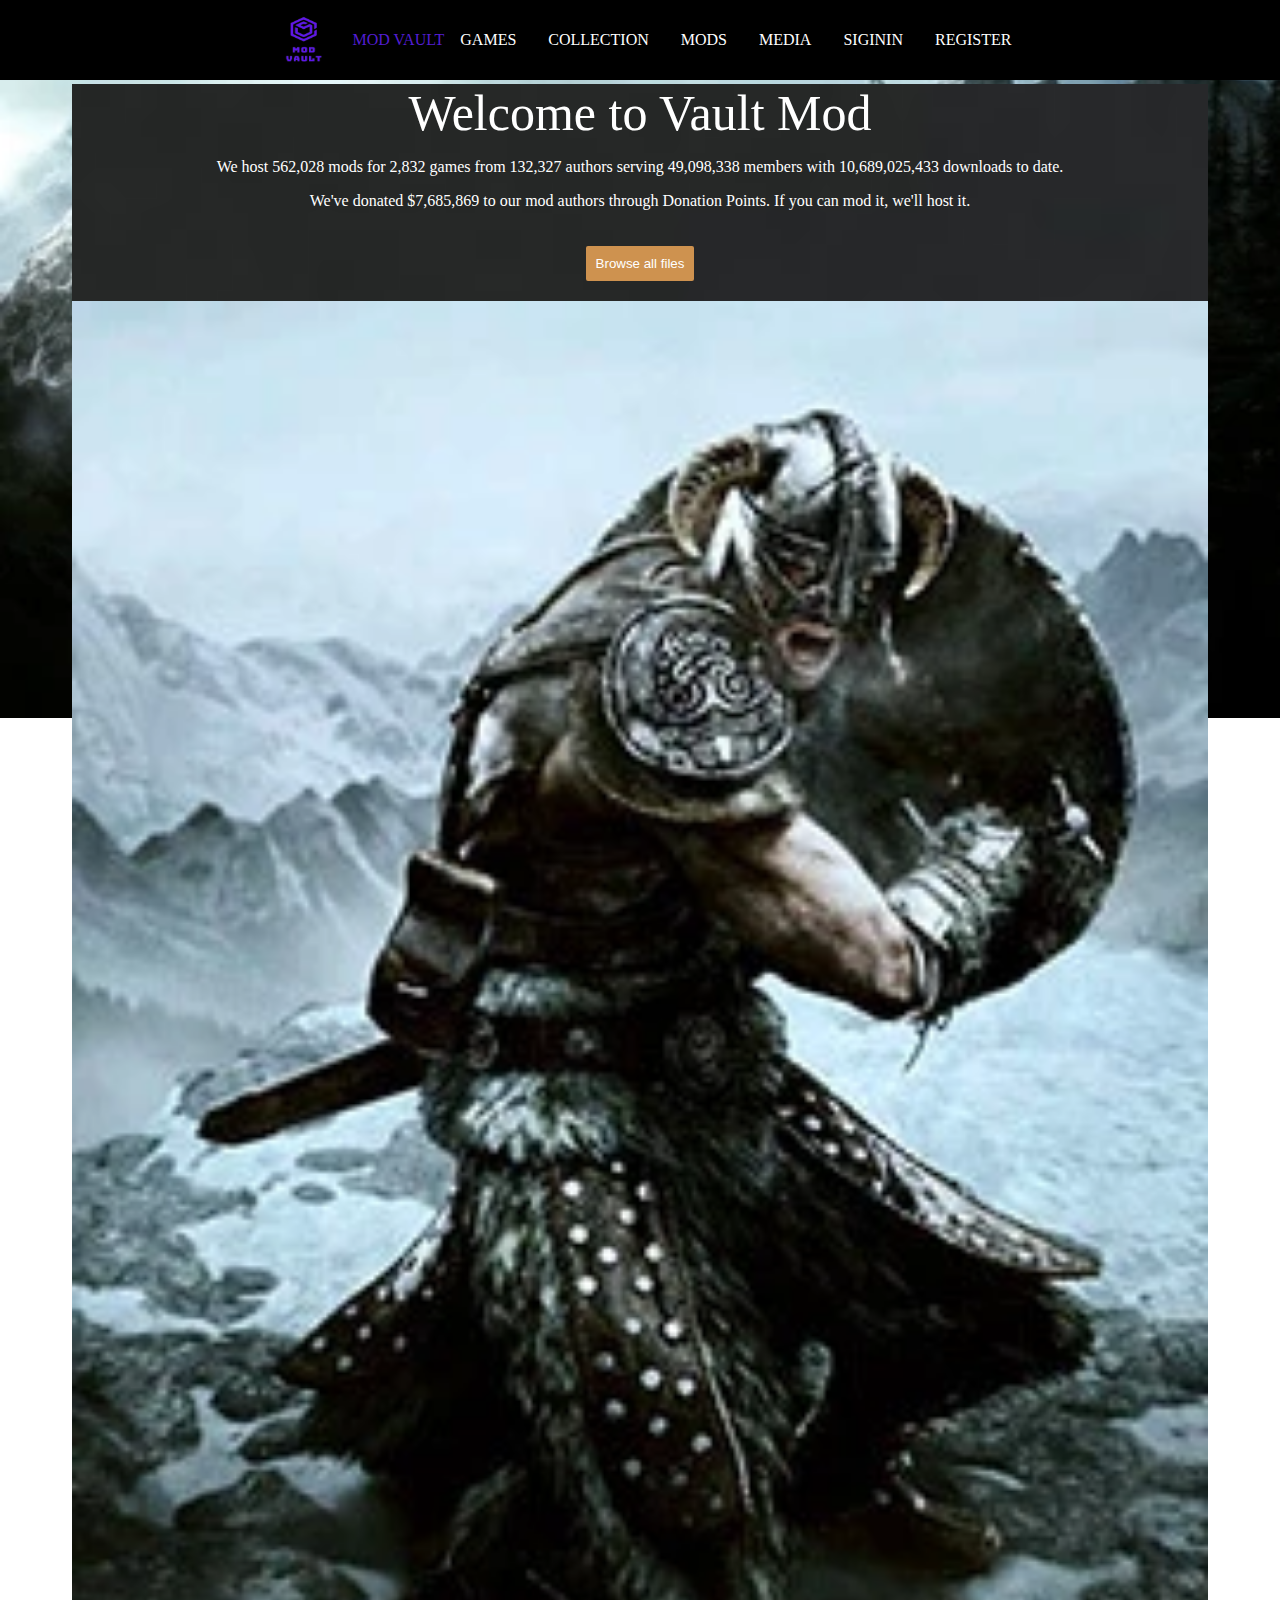
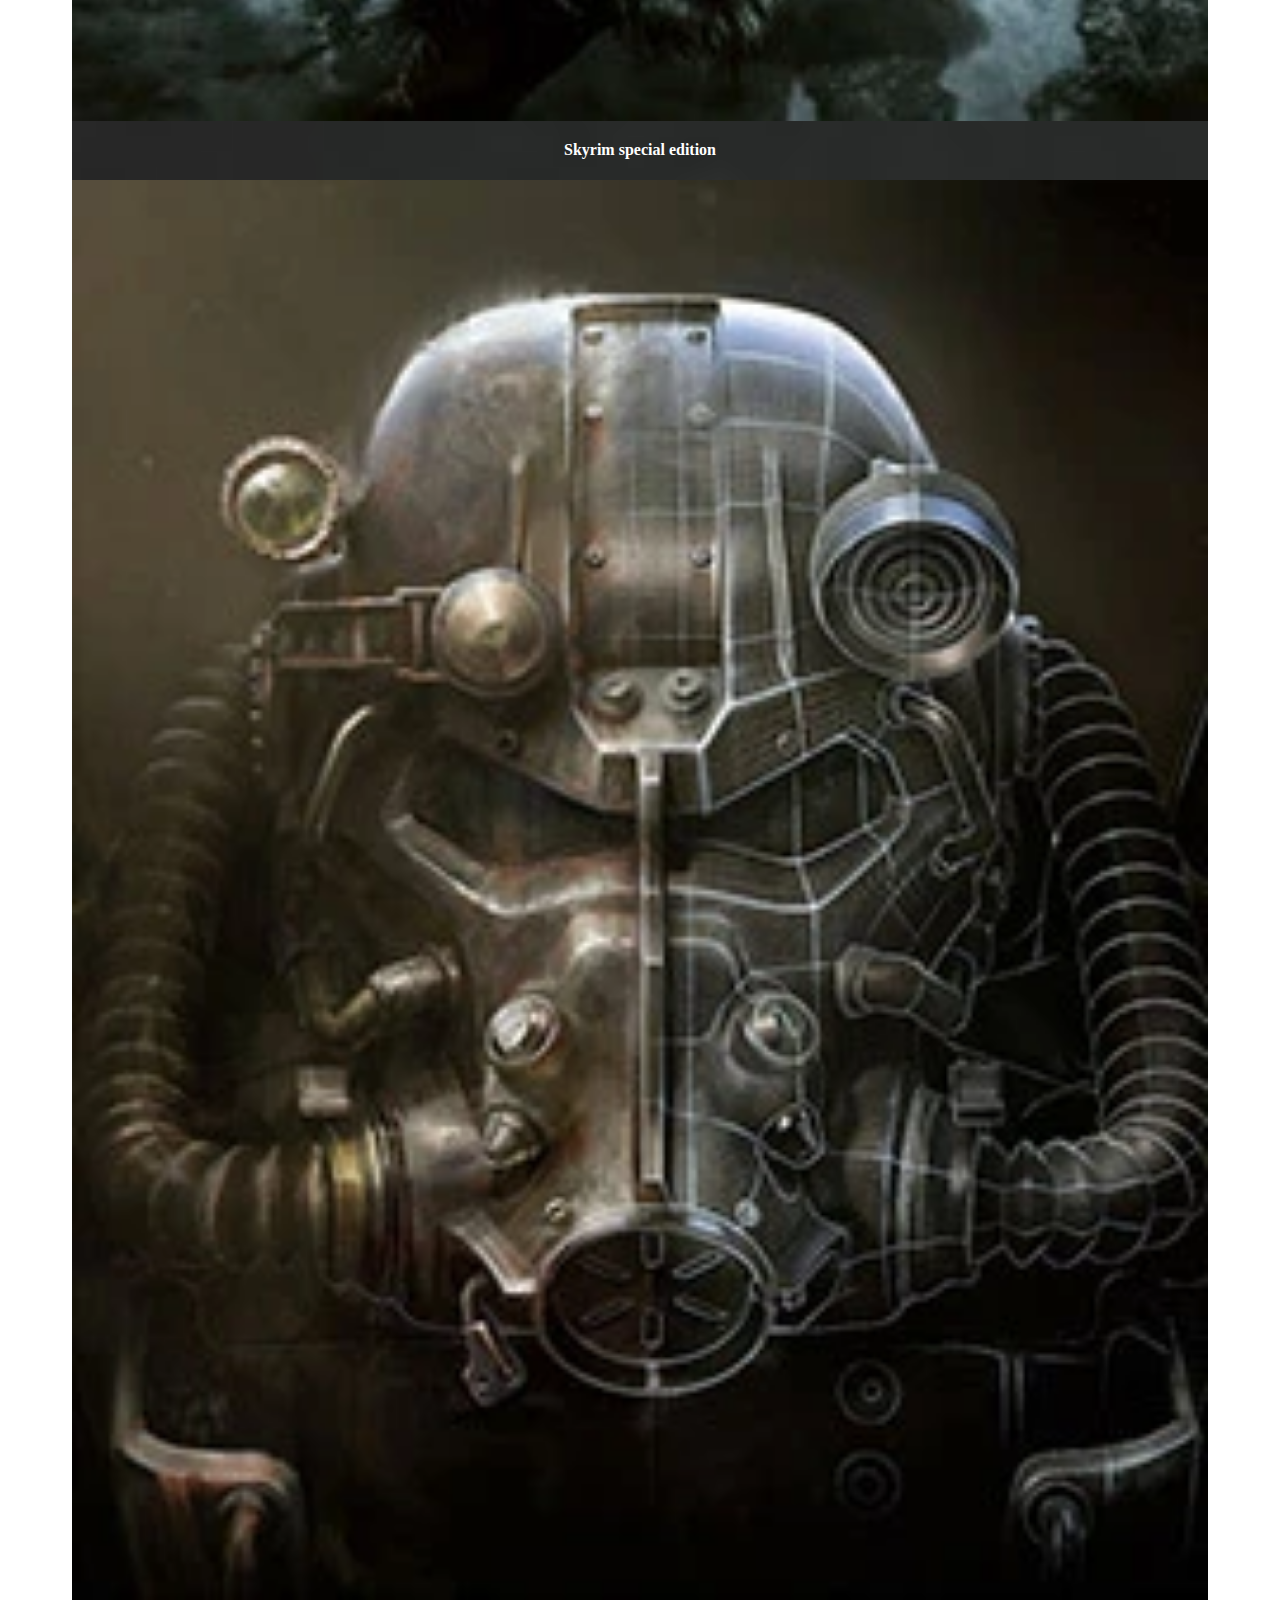
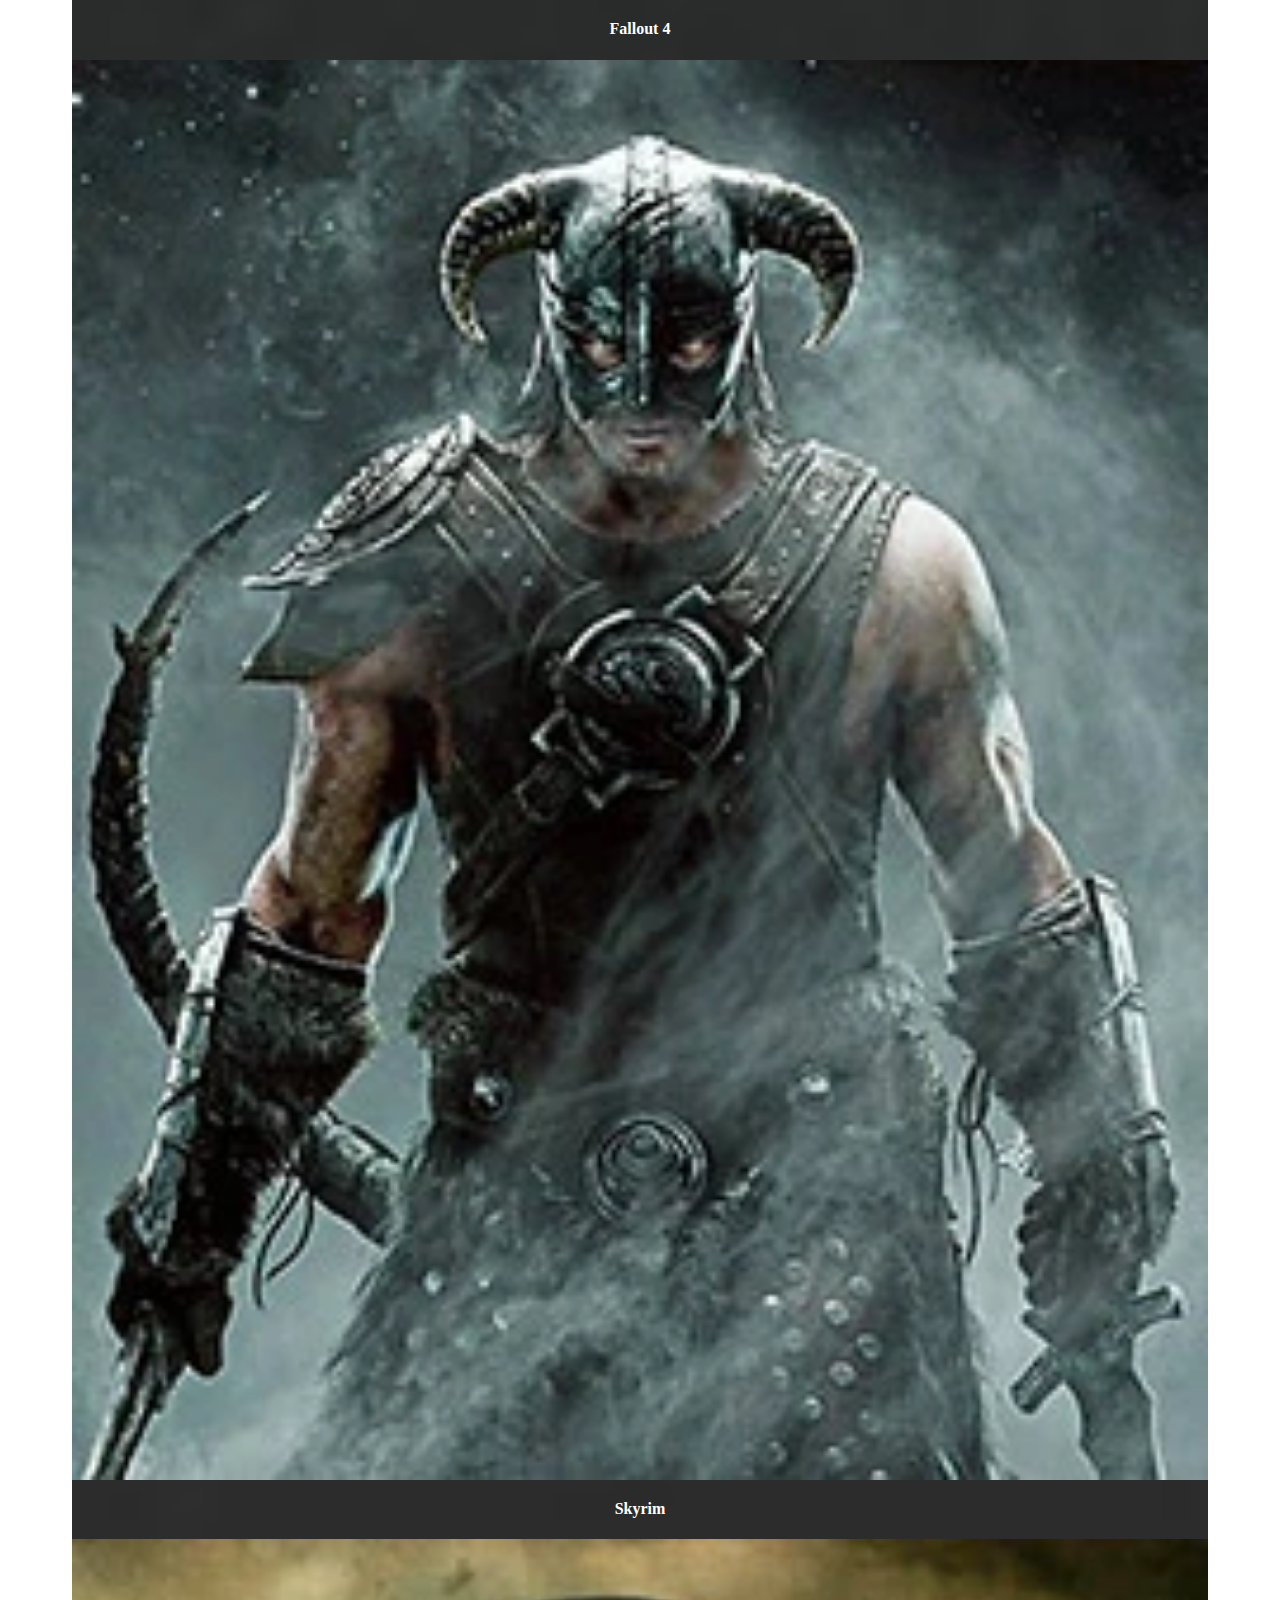
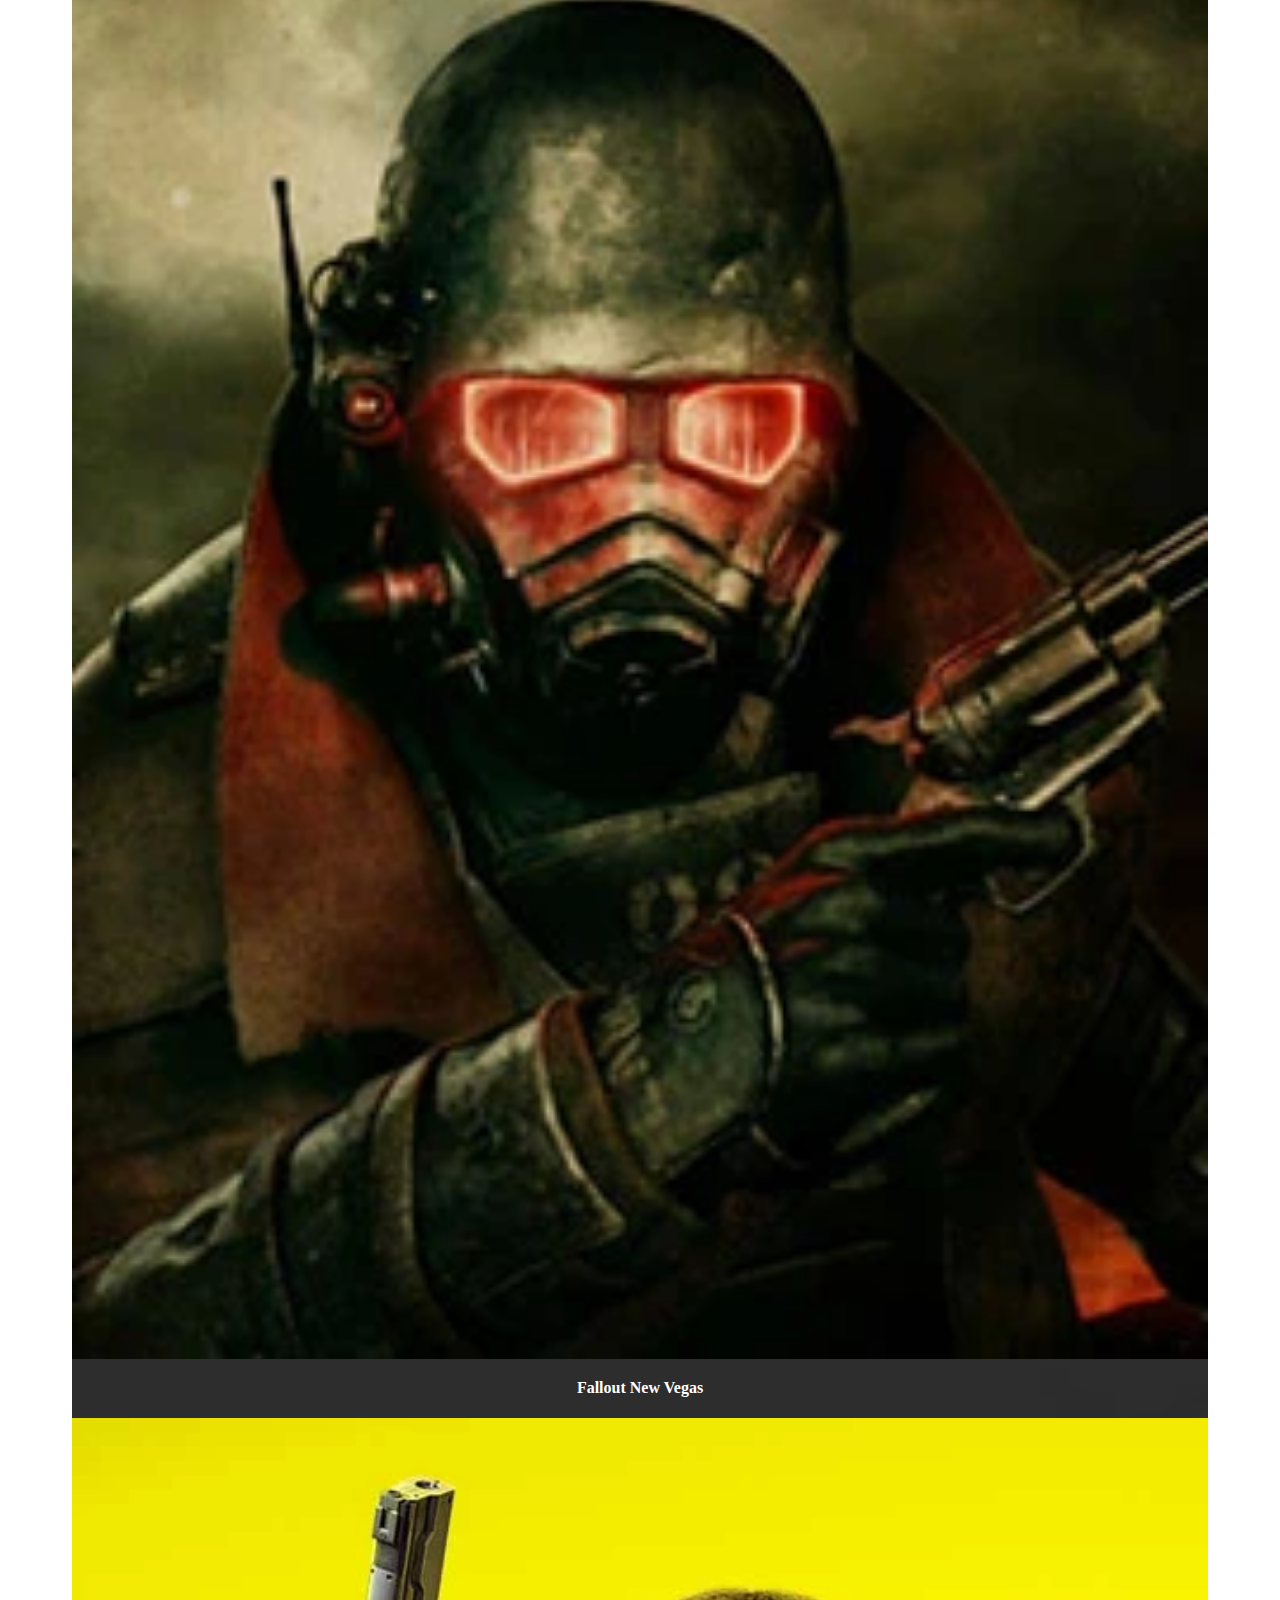
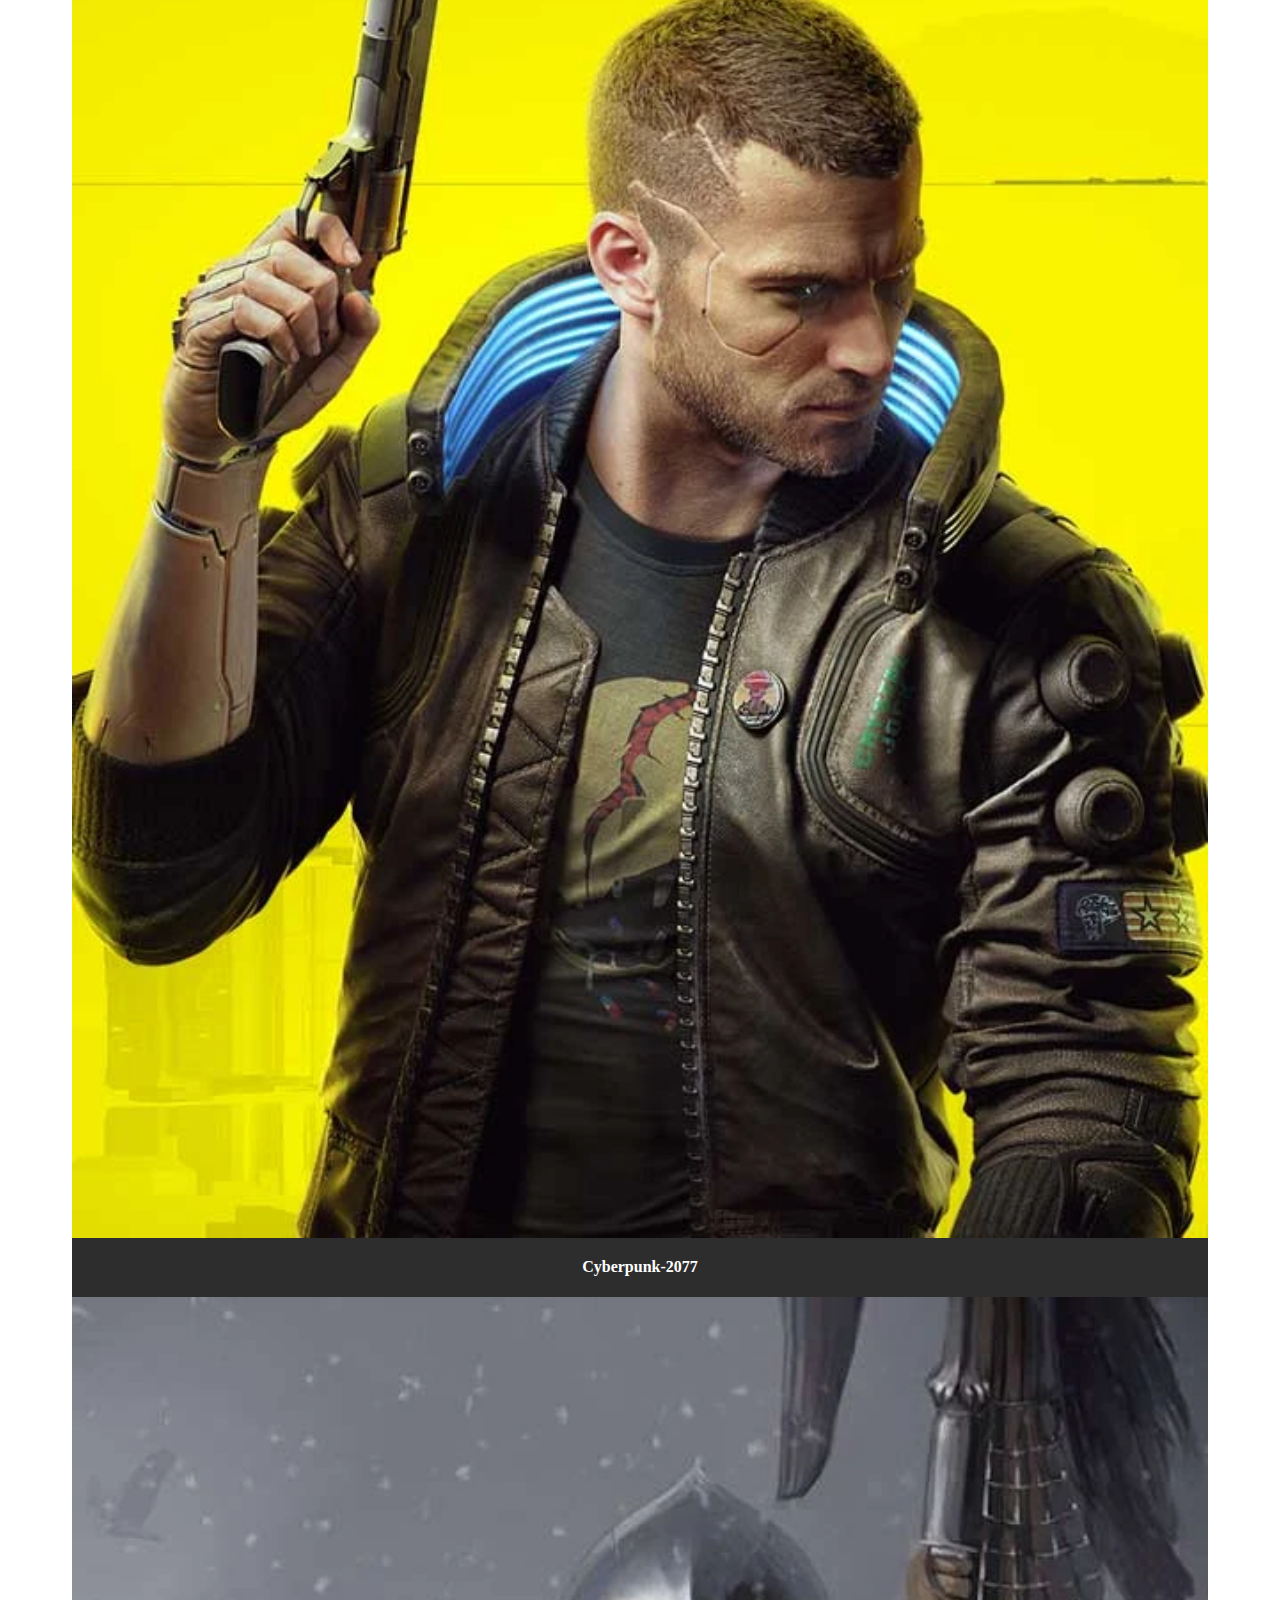
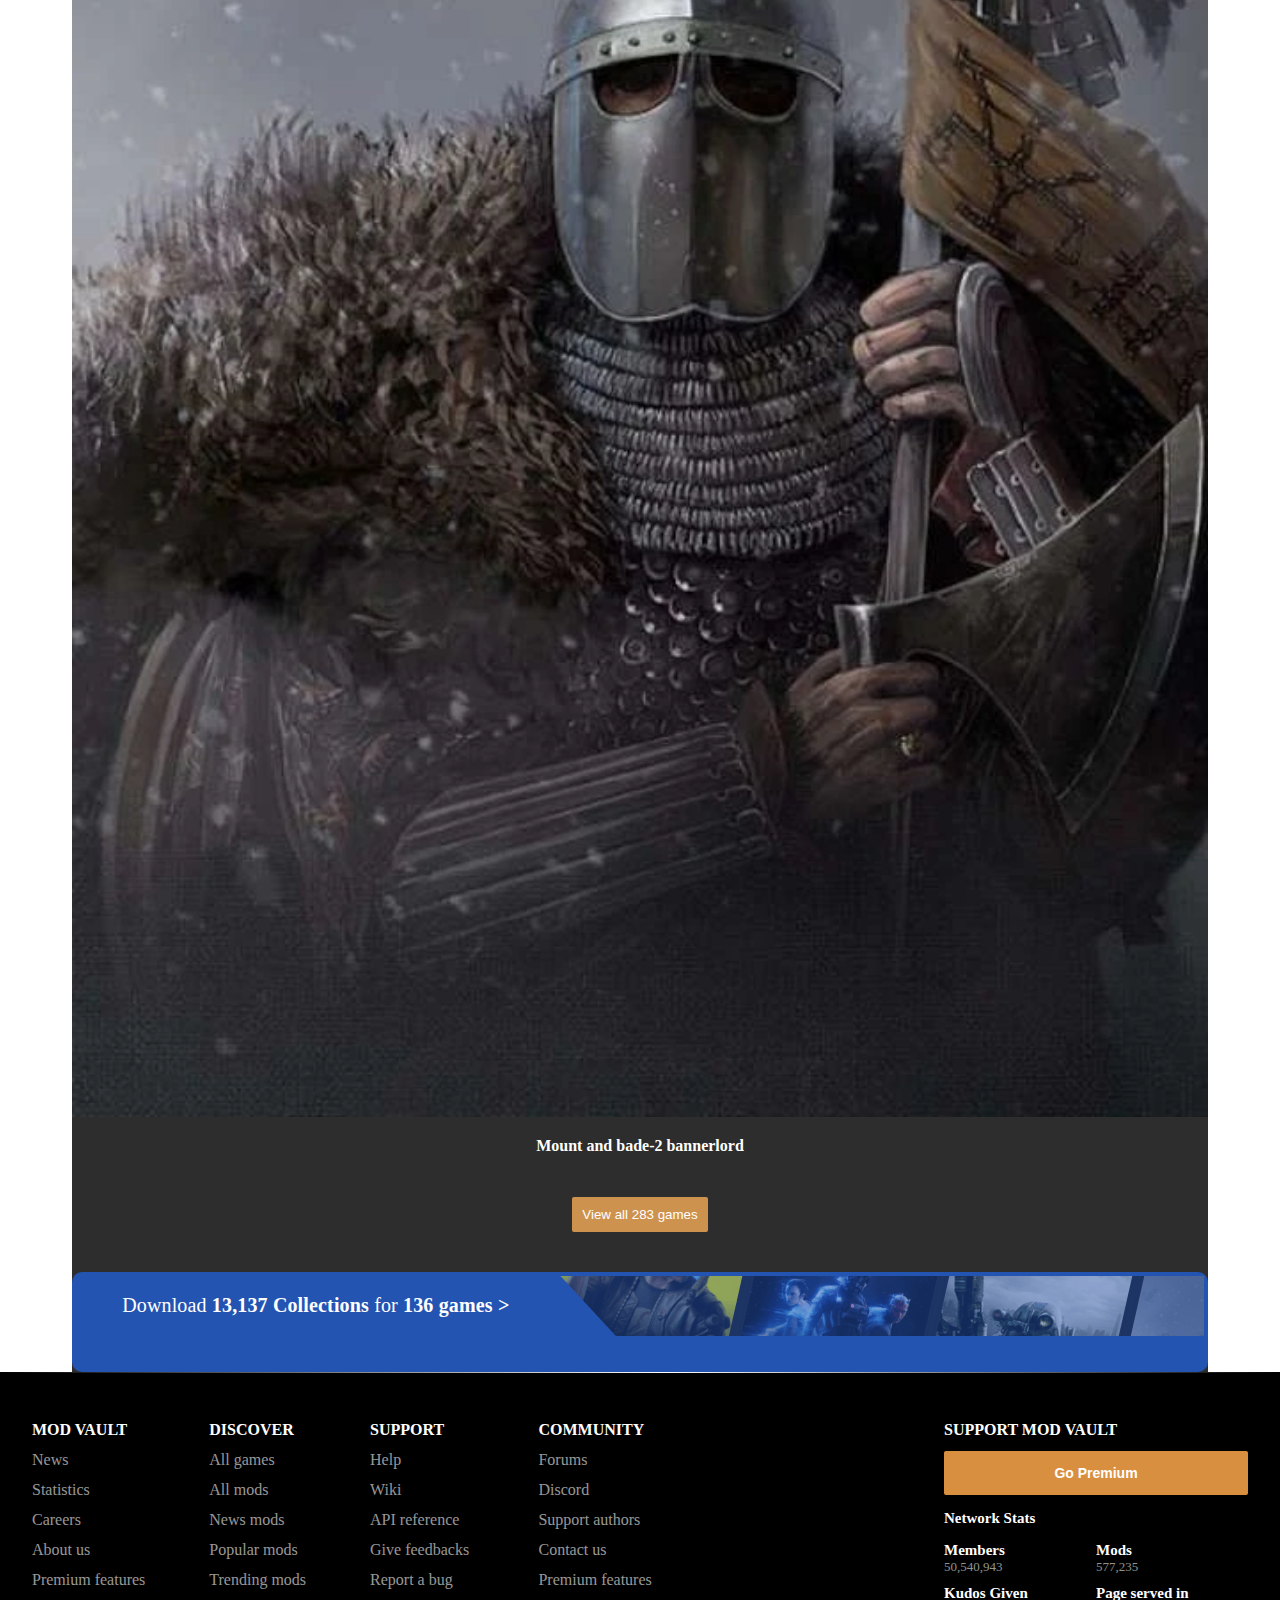
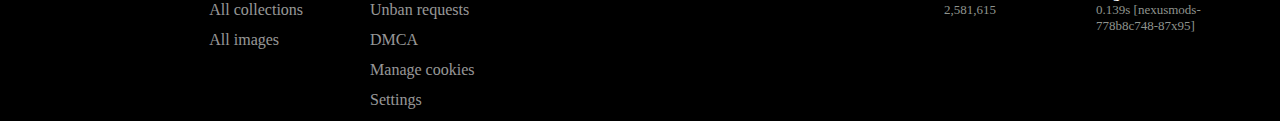
==== commit fa3010bb: "update" ====
--- a/index.html
+++ b/index.html
@@ -237,19 +237,19 @@
           <ul class="networkstats">
             <li class="network-members">
               <h4>Members</h4>
-              <div class="stat">49,459,724</div>
+              <div class="stat">50,540,943</div>
             </li>
             <li class="network-mods">
               <h4>Mods</h4>
-              <div class="stat">523,317</div>
+              <div class="stat">577,235</div>
             </li>
             <li class="network-kudos">
               <h4>Kudos Given</h4>
-              <div class="stat">2,502,505</div>
+              <div class="stat">2,581,615</div>
             </li>
             <li class="network-page">
               <h4>Page served in</h4>
-              <div class="stat">0.118s [modvault-c485dc75f-klvnc]</div>
+              <div class="stat">0.139s [nexusmods-778b8c748-87x95]</div>
             </li>
           </ul>
         </div>
